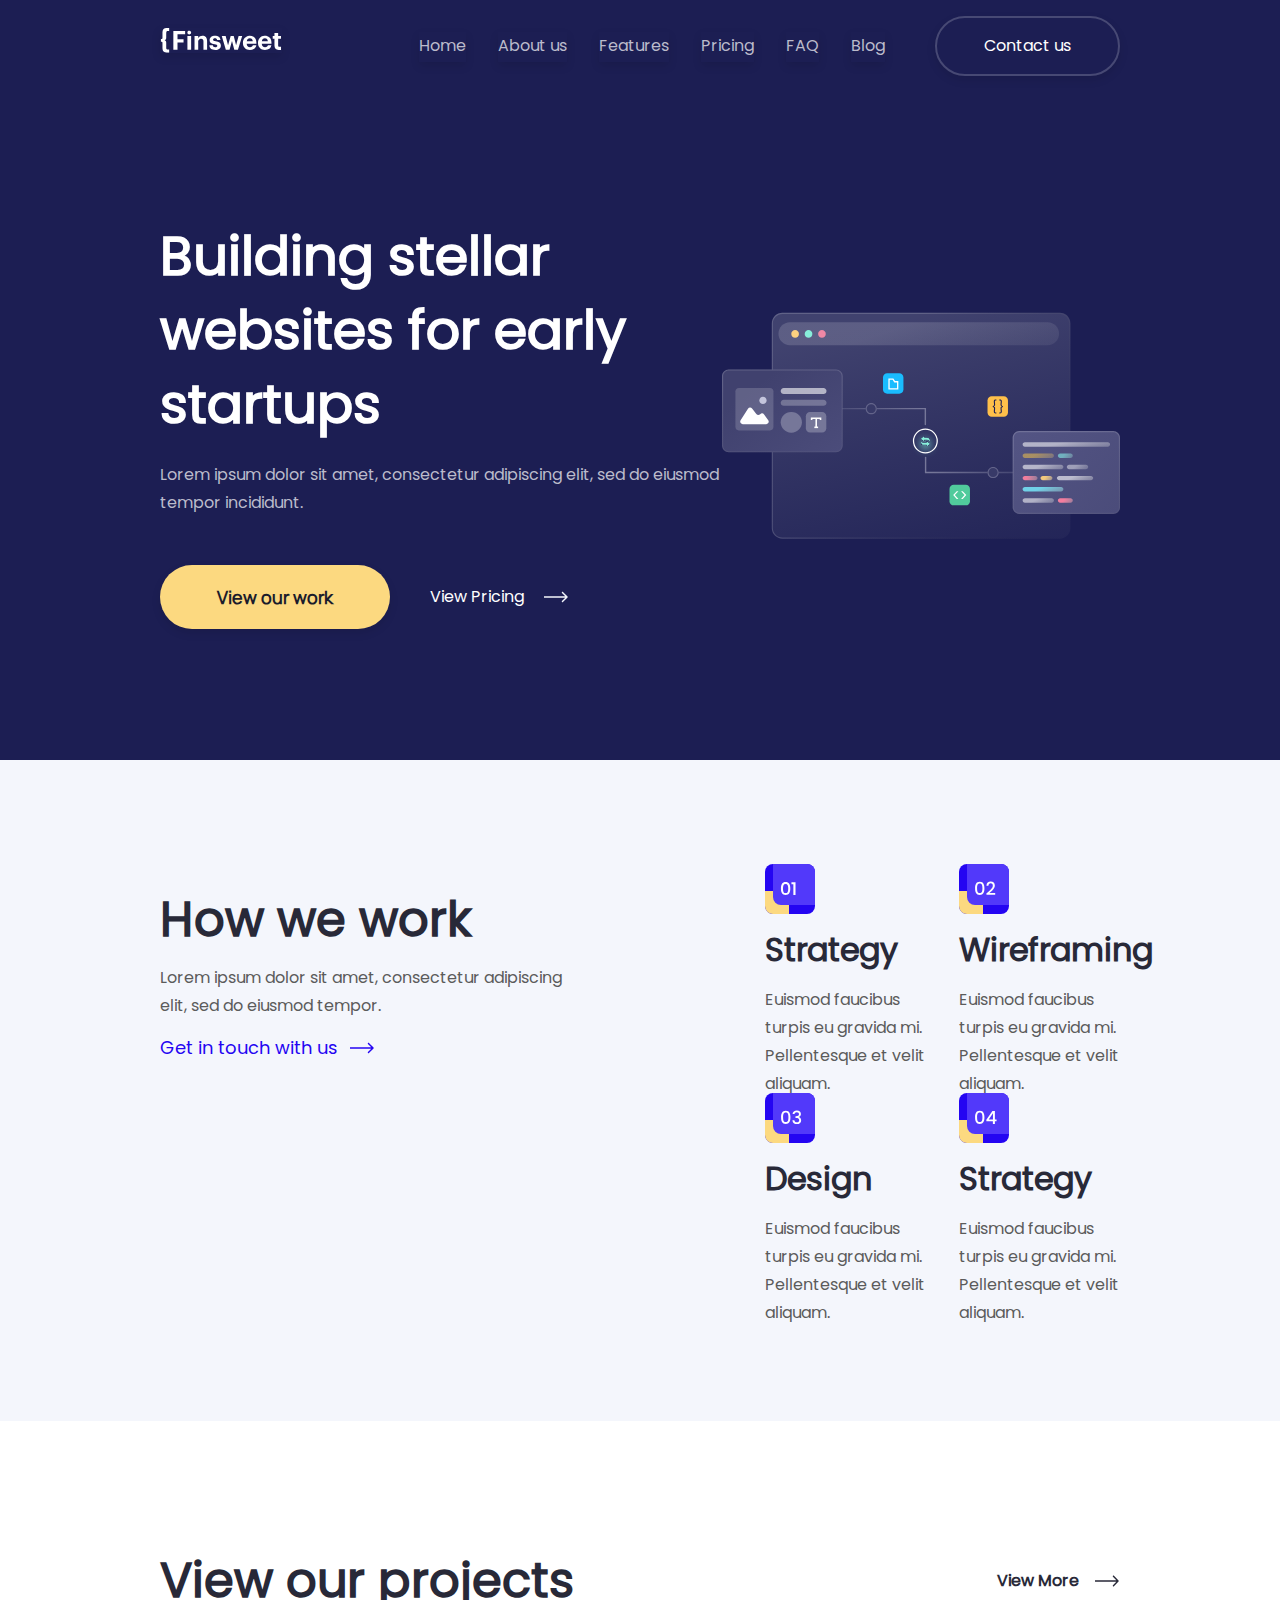
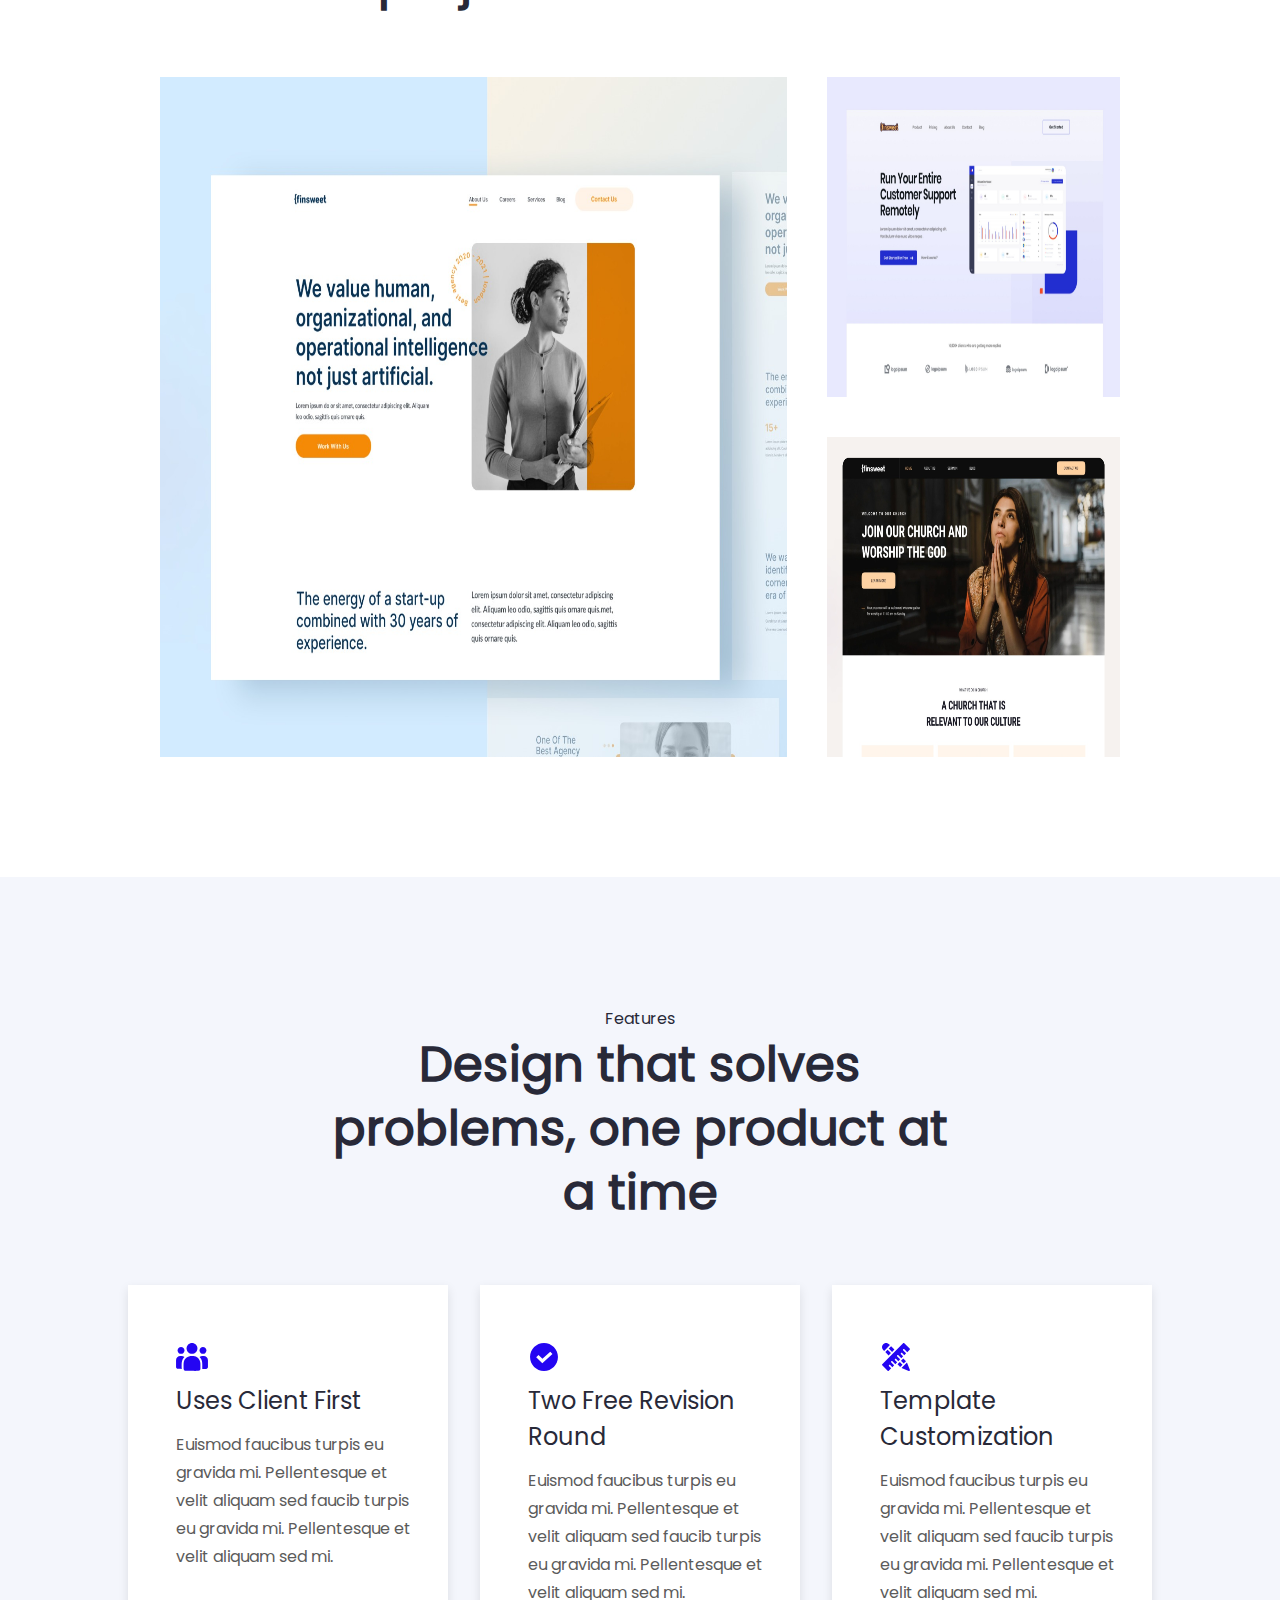
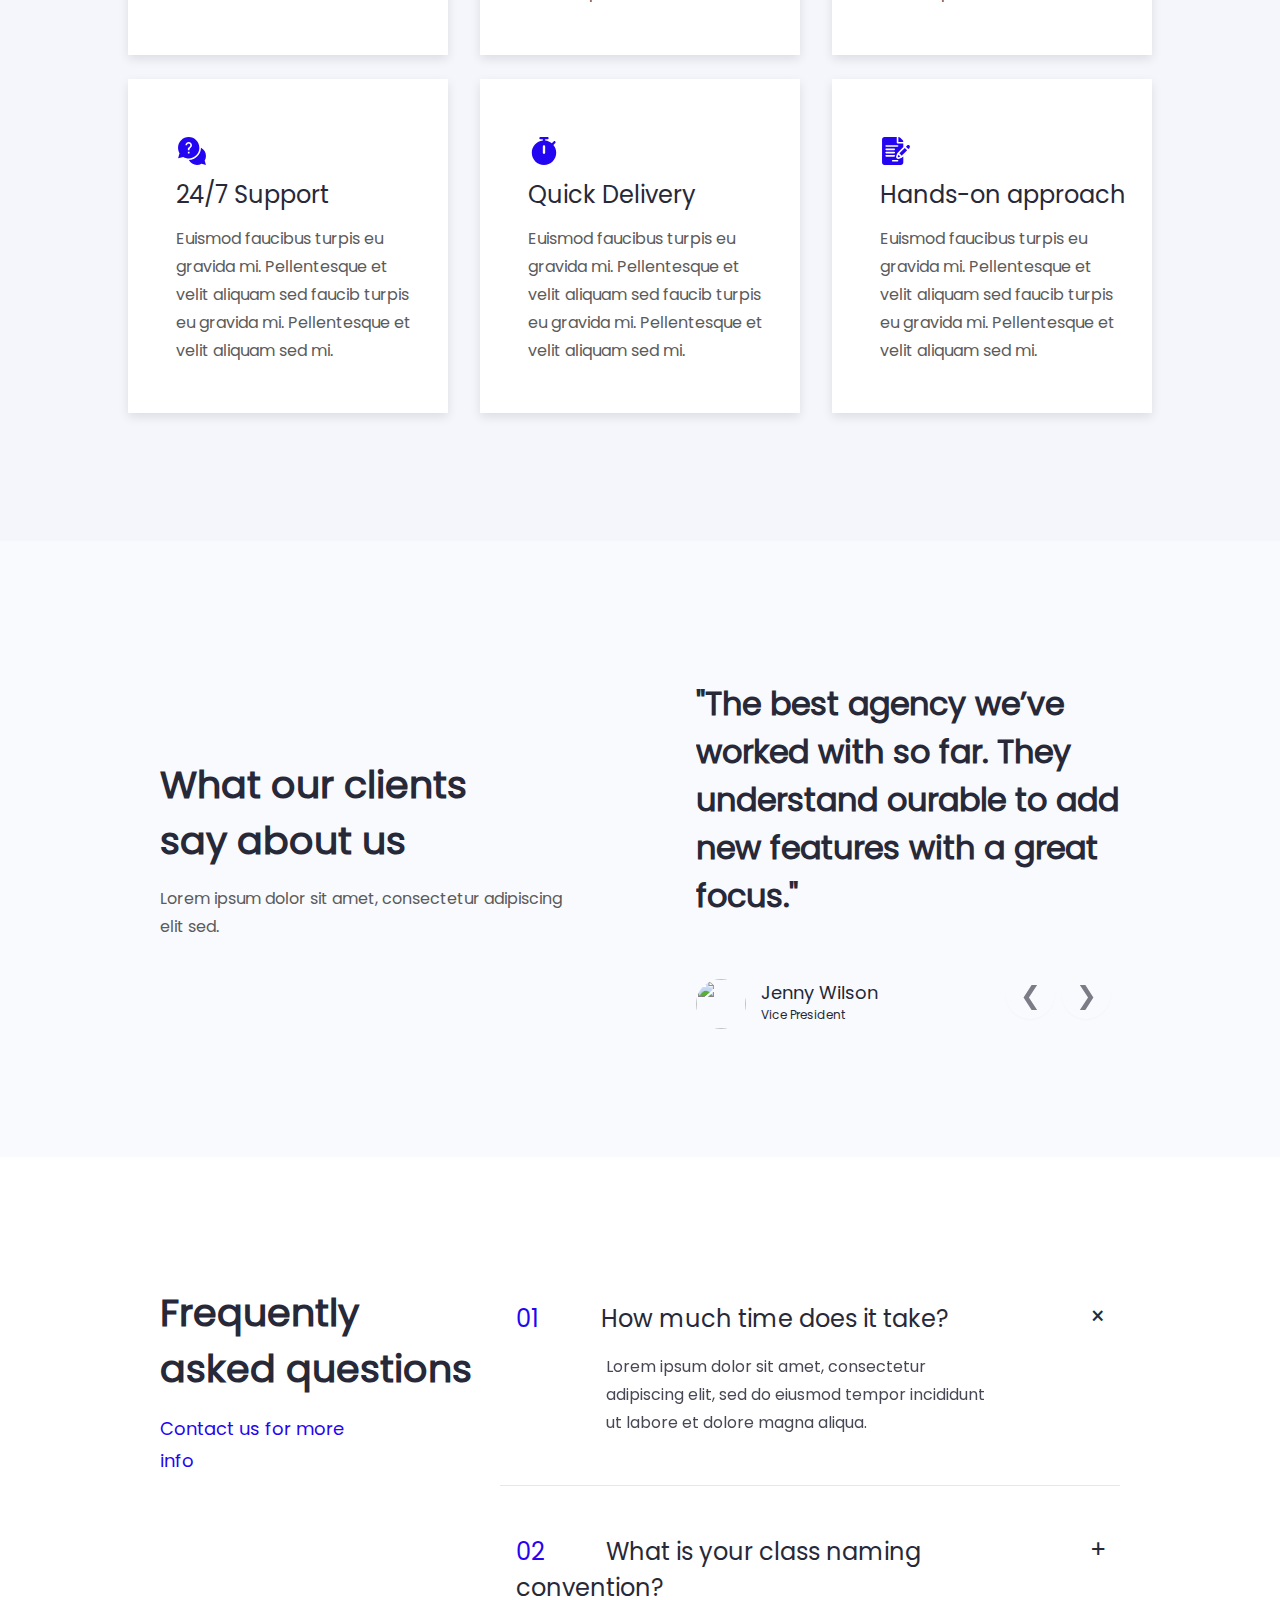
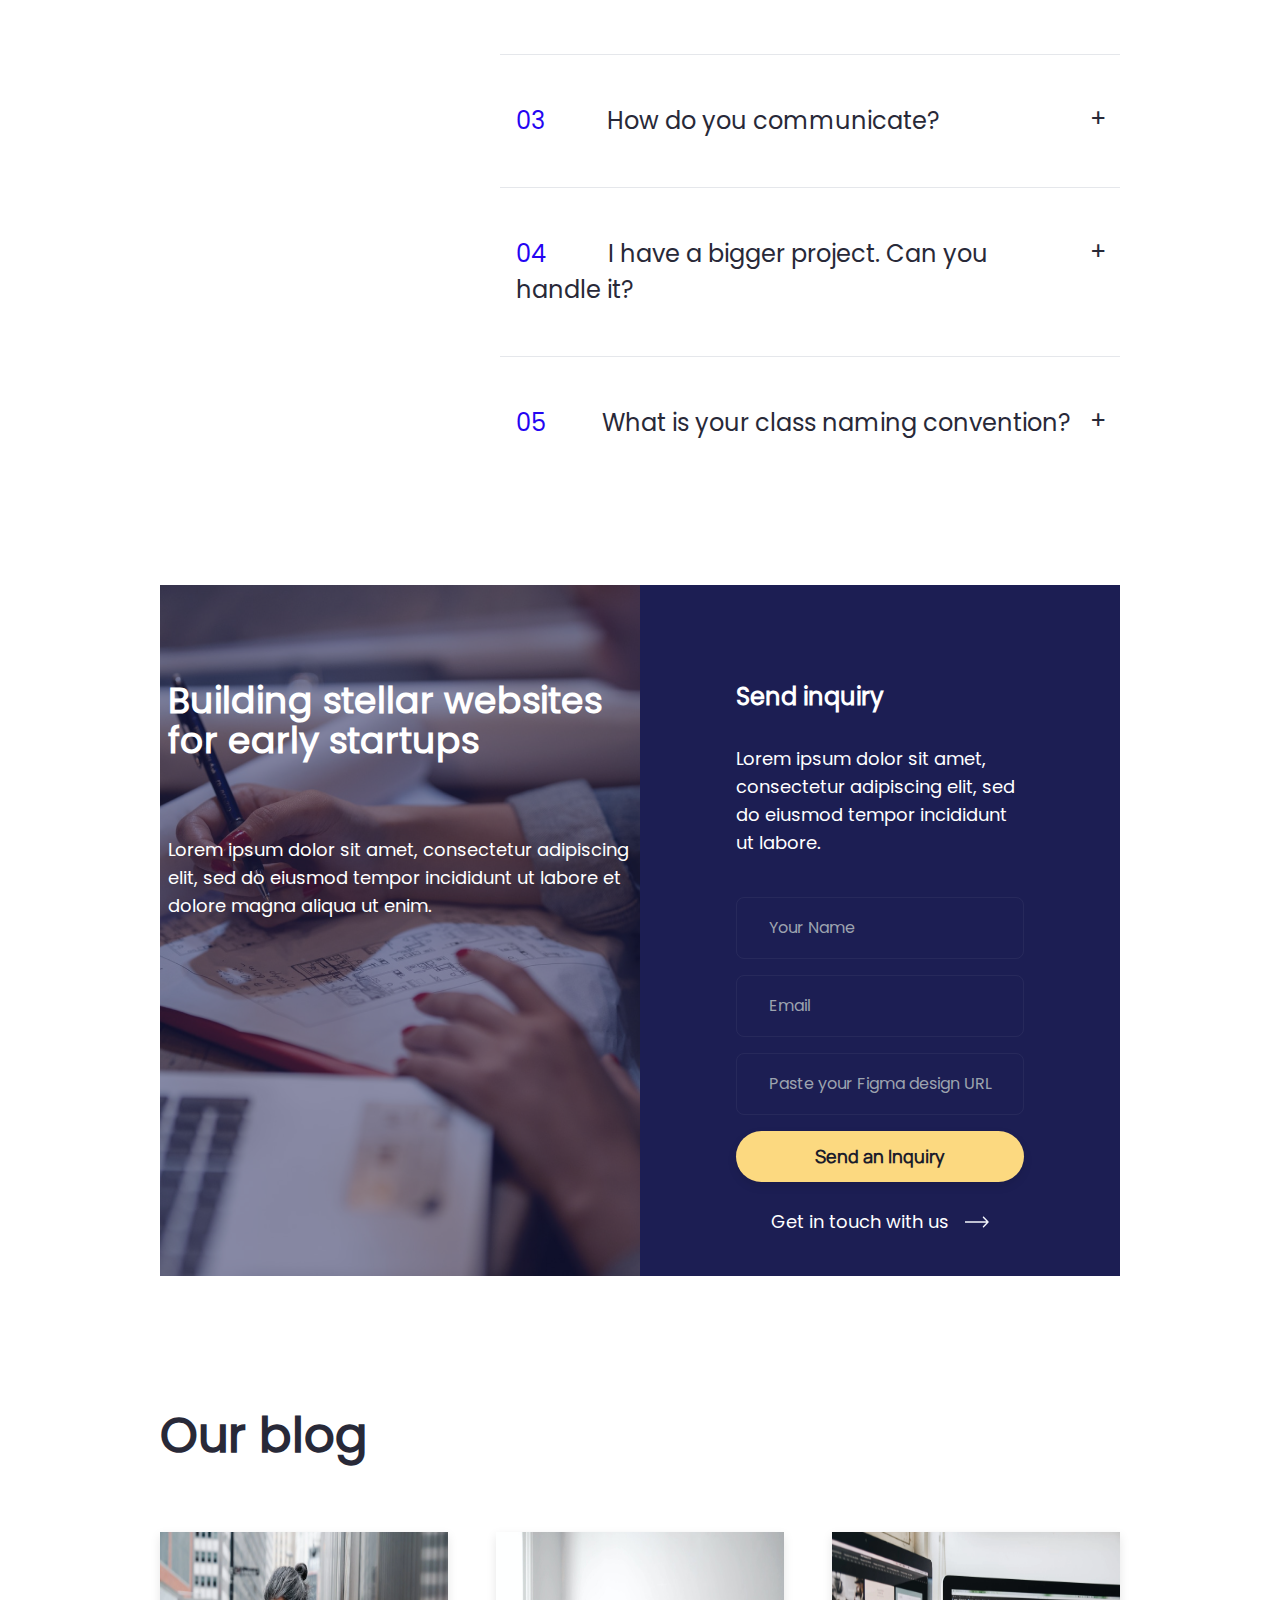
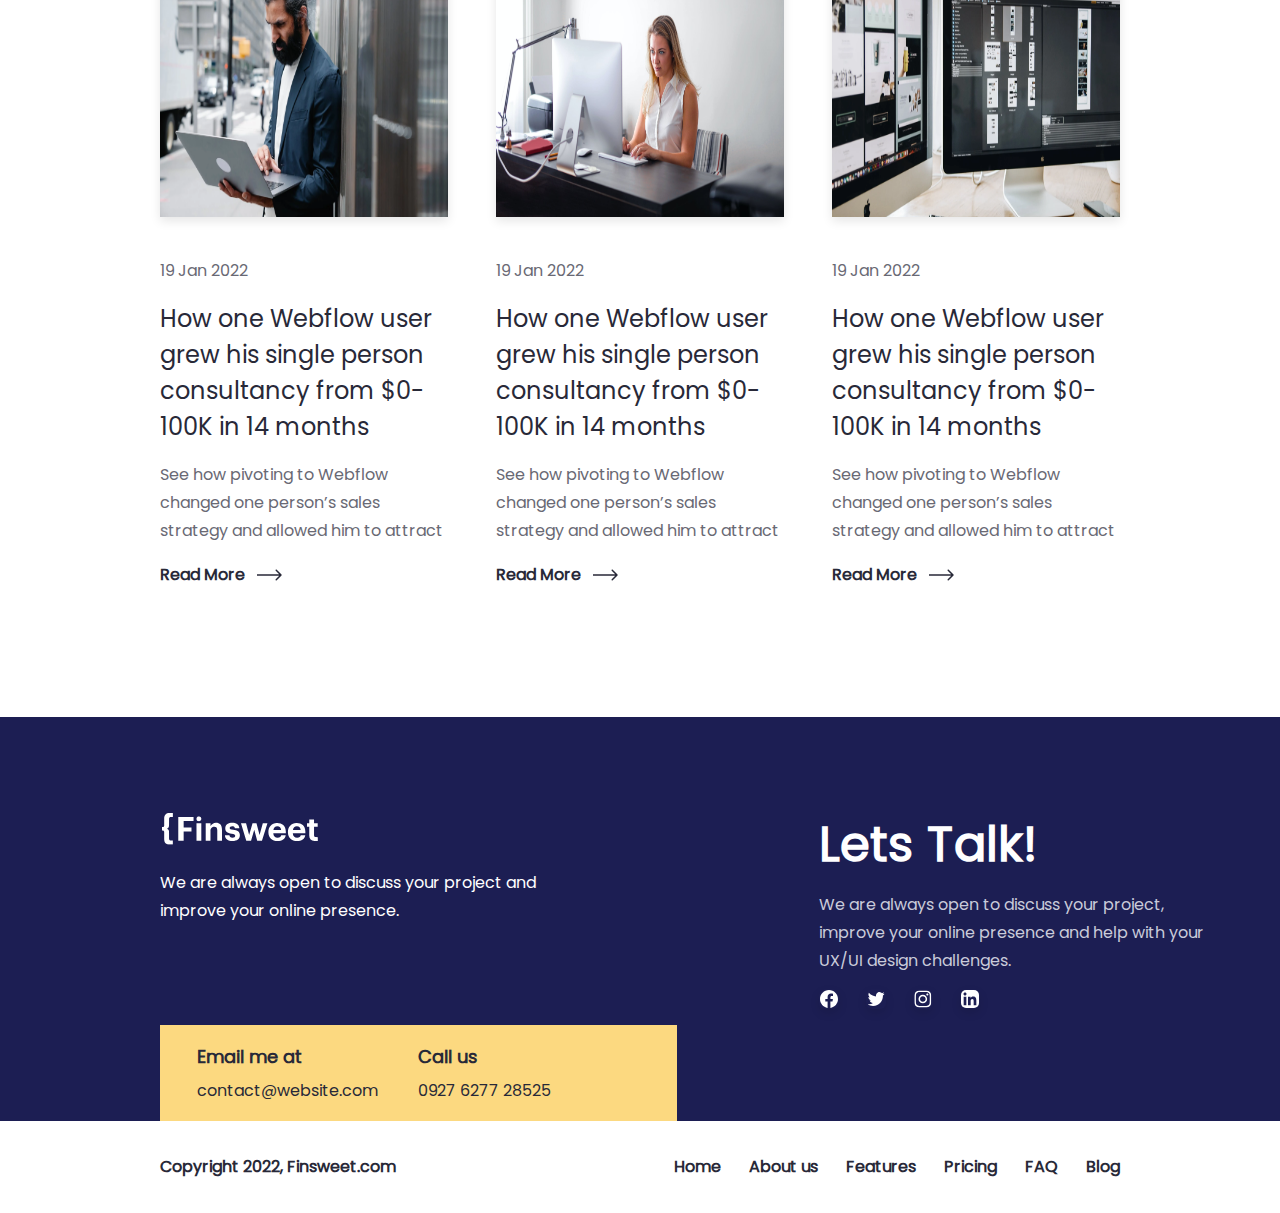
==== index.html @ 19f6178c "version-1.0.0" ====
<!DOCTYPE html>
<html lang="en">
  <head>
    <meta charset="UTF-8" />
    <link rel="icon" type="image/svg+xml" href="/vite.svg" />
    <meta name="viewport" content="width=device-width, initial-scale=1.0" />
    <title>Home</title>
    <link rel="stylesheet" href="./public/css/main.css" />
  </head>
  <body>
    <div class="wrapper">
      <!-- Header -->

      <header class="w-full h-fit flex flex-col bg-tintBlue">
        <div
          class="w-full spaceLeftRight h-[92px] flex flex-row justify-between"
        >
          <img
            src="./public/images/header/nav/Logo.svg"
            alt="Logo"
            class="w-[122px] h-[24.71px] mt-8 md:mt-[28.04px] hover-effect cursor-pointer"
          />

          <nav
            class="hidden md:flex w-auto ml-auto h-[29.91px] mt-[32.04px] space-x-3 md:space-x-6 lg:space-x-7 xl:space-x-8"
          >
            <a href="./index.html" class="menu_text-2">Home</a>
            <a href="./about_us.html" class="menu_text-2">About us</a>
            <a href="./features" class="menu_text-2">Features</a>
            <a href="./price.html" class="menu_text-2">Pricing</a>
            <a href="./privacy_policy.html" class="menu_text-2 hidden sm:block"
              >FAQ</a
            >
            <a href="./blog_page.html" class="menu_text-2 block">Blog</a>
          </nav>

          <a
            href="./contact_us.html"
            class="hidden md:flex md:w-[145px] lg:w-[165px] xl:w-[185px] h-[40px] sm:h-[45px] md:h-[50px] lg:h-[55px] xl:h-[60px] mt-4 ml-4 sm:ml-[20px] md:ml-[30px] lg:ml-[40px] xl:ml-[50px] border-2 border-[#F4F6FC33] rounded-full bg-inherit items-center justify-center hover:border-[#FFFFFF] menu_text-1"
            >Contact us</a
          >

          <!-- Hamburger Icon for mobile screens -->
          <div class="md:hidden flex items-center px-2.5 sm:px-9 space-x-4">
            <label
              class="btn btn-circle swap swap-rotate bg-inherit border-white"
            >
              <!-- this hidden checkbox controls the state -->
              <input id="hamburger-btn" type="checkbox" />

              <!-- hamburger icon -->
              <svg
                class="swap-off fill-white"
                xmlns="http://www.w3.org/2000/svg"
                width="32"
                height="32"
                viewBox="0 0 512 512"
              >
                <path
                  d="M64,384H448V341.33H64Zm0-106.67H448V234.67H64ZM64,128v42.67H448V128Z"
                />
              </svg>

              <!-- close icon -->
              <svg
                class="swap-on fill-white"
                xmlns="http://www.w3.org/2000/svg"
                width="32"
                height="32"
                viewBox="0 0 512 512"
              >
                <polygon
                  points="400 145.49 366.51 112 256 222.51 145.49 112 112 145.49 222.51 256 112 366.51 145.49 400 256 289.49 366.51 400 400 366.51 289.49 256 400 145.49"
                />
              </svg>
            </label>
            <h3
              id="menu-close-open"
              class="text-white button_text hidden sm:flex"
            >
              Menu
            </h3>
          </div>

          <!-- <div class="md:hidden flex items-center px-2.5 sm:px-9 space-x-4">
            <button
              id="hamburger-btn"
              class="btn btn-ghost btn-circle transform transition-transform duration-200 ease-in-out"
            >
              <img
                id="menu-icon"
                src="./public/images/header/menu-icon.svg"
                alt=""
                class="w-10 h-10"
              />
            </button>
            <h3
              id="menu-close-open"
              class="text-white button_text hidden sm:flex"
            >
              Menu
            </h3>
          </div> -->
        </div>
      </header>
      <nav
        id="mobile-menu"
        class="hidden flex-col space-y-2 px-8 pb-4 bg-tintBlue md:hidden"
      >
        <a href="./index.html" class="headerMenuStyle text-white">
          <div>Home</div>
          <img src="./public/images/header/flesh.svg" alt="" />
        </a>
        <a href="./about_us.html" class="headerMenuStyle">
          About us
          <img src="./public/images/header/flesh.svg" alt="" />
        </a>
        <a href="./features" class="headerMenuStyle">
          Features
          <img src="./public/images/header/flesh.svg" alt="" />
        </a>
        <a href="./price.html" class="headerMenuStyle">
          Pricing
          <img src="./public/images/header/flesh.svg" alt="" />
        </a>
        <a href="./privacy_policy.html" class="headerMenuStyle">
          FAQ
          <img src="./public/images/header/flesh.svg" alt="" />
        </a>
        <a href="./blog_page.html" class="headerMenuStyle">
          Blog
          <img src="./public/images/header/flesh.svg" alt="" />
        </a>
        <a
          href="./contact_us.html"
          class="headerMenuStyle font-[Poppins] font-semibold text-[#1B1C2B] mt-4 px-4 border-[2px] w-fit bg-[#FCD980] hover:bg-tintBlue border-[#8d851b] hover:border-red-500"
        >
          Contact us</a
        >
      </nav>
      <!-- End Header -->

      <!-- Home Hero -->
      <div
        class="w-full h-fit lg:h-[668px] bg-tintBlue flex flex-col lg:flex-row-reverse flex-nowrap items-center justify-center lg:justify-between px-0 lg:px-40 py-8 lg:py-24"
      >       
        <div class="flex justify-center lg:justify-end w-full h-[361.12px]">
          <img
            src="./public/images/Home Hero/Illustration.svg"
            alt="Illustration"
          />
        </div> 
        <div
          class="w-[500px] lg:w-[582px] h-[414px] flex flex-col flex-nowrap space-y-11"
        >
          <div class="h-[302px] flex flex-col space-y-5">
            <h1
              class="h-[222px] heading-1 text-[#FFFFFF] text-center lg:text-left"
            >
              Building stellar websites for early startups
            </h1>
            <p
              class="w-[470px] lg:w-[562px] h-[56px] paragraph text-[#BBBBCB] text-center lg:text-left"
            >
              Lorem ipsum dolor sit amet, consectetur adipiscing elit, sed do
              eiusmod tempor incididunt.
            </p>
          </div>
          <div class="h-[64px] flex flex-row items-center space-x-10 justify-center lg:justify-start">
            <a
              href="./work.html"
              class="w-[230px] h-[64px] flex bg-[#FCD980] rounded-full button_text items-center justify-center hover:font-bold hover-effect"
              >View our work</a
            >
            <a
              href="./price.html"
              class="w-[138px] h-[28px] flex flex-row space-x-4 hover-effect_2 "
            >
              <div
                class="w-[98px] menu_text-1_nonehover hover:font-bold"
              >
                View Pricing
              </div>
              <img
                src="./public/images/Home Hero/Arrow 1.svg"
                class="w-[24px]"
                alt=""
              />
            </a>
          </div>
        </div>

        
      </div>
      <!-- End Home Hero -->

      <!-- This is how it work -->
      <div
        class="w-full h-fit lg:h-[661px] spaceLeftRight flex flex-col items-center lg:items-start lg:flex-row xl:space-x-[200px] 2xl:space-x-[350px] py-24 lg:py-[128px] bg-[#F4F6FC] dark:bg-[#386775]"
      >
        <div class="lg:w-[490px] h-auto space-y-3 mb-8 lg:mb-0">
          <div class="h-[64px] heading-2 lightDark text-center lg:text-left">
            How we work
          </div>
          <p
            class="w-[405px] h-auto paragraph text-[#5b5b5b] dark:text-white dark:opacity-70 text-center lg:text-left"
          >
            Lorem ipsum dolor sit amet, consectetur adipiscing elit, sed do
            eiusmod tempor.
          </p>
          <a
            href="#"
            class="w-auto h-[32px] flex flex-row space-x-3 justify-center lg:justify-start hover-effect_2"
          >
            <div
              class="font-[Poppins] text-lg leading-8 font-medium text-center lg:text-left text-[#2405F2] dark:text-[#FCD980] hover:font-bold"
            >
              Get in touch with us
            </div>
            <img
              src="./public/images/our_work/Arrow 2 (2).svg"
              alt="Arrow-2"
              class="w-[24px] hidden dark:block"
            />
            <img
              src="./public/images/How it work/Arrow 2.svg"
              alt="Arrow-2"
              class="w-[24px] dark:hidden"
            />
          </a>
        </div>
        <div
          class="w-full lg:w-[656px] h-[405px] grid grid-cols-2 grid-rows-2 gap-8 items-center"
        >
          <div class="howWorkDiv">
            <img
              src="./public/images/How it work/pointer 1.svg"
              alt="01"
              class="w-[50px] h-[50px]"
            />
            <h5 class="heading-5 lightDark">Strategy</h5>
            <p class="howWorkParagraph">
              Euismod faucibus turpis eu gravida mi. Pellentesque et velit
              aliquam.
            </p>
          </div>
          <div class="howWorkDiv">
            <img
              src="./public/images/How it work/pointer 2.svg"
              alt="01"
              class="w-[50px] h-[50px]"
            />
            <h5 class="heading-5 lightDark">Wireframing</h5>
            <p class="howWorkParagraph">
              Euismod faucibus turpis eu gravida mi. Pellentesque et velit
              aliquam.
            </p>
          </div>
          <div class="howWorkDiv_2">
            <img
              src="./public/images/How it work/pointer 3.svg"
              alt="01"
              class="w-[50px] h-[50px]"
            />
            <h5 class="heading-5 lightDark">Design</h5>
            <p class="howWorkParagraph">
              Euismod faucibus turpis eu gravida mi. Pellentesque et velit
              aliquam.
            </p>
          </div>
          <div class="howWorkDiv_2">
            <img
              src="./public/images/How it work/pointer 4.svg"
              alt="01"
              class="w-[50px] h-[50px]"
            />
            <h5 class="heading-5 lightDark">Strategy</h5>
            <p class="howWorkParagraph">
              Euismod faucibus turpis eu gravida mi. Pellentesque et velit
              aliquam.
            </p>
          </div>
        </div>
      </div>
      <!-- End This is how it work -->

      <!-- Our work -->
      <div class="px-6 lg:px-40 py-32 lg:pt-32 lg:pb-0 w-full h-fit lg:h-fit">
        <div class="w-full h-fit lg:h-[928px] flex flex-col">
          <div
            class="w-full h-32 flex flex-col lg:flex-row lg:justify-between items-center lg:items-start bg-white dark:bg-[#8889ac]"
          >
            <h2 class="heading-2 lightDark">View our projects</h2>
            <a
              href="./work.html"
              class="flex flex-row w-[123px] h-[28px] space-x-4 items-center lg:pt-8 hover-effect_2"
            >
              <div
                class="menu_text-1_nonehover text-[#282938] dark:text-[#FCD980] font-bold"
              >
                View More
              </div>
              <img
              src="./public/images/our_work/Arrow 2 (2).svg"
              alt="Arrow-2"
              class="w-[24px] hidden dark:block"
            />
            <img
            src="./public/images/our_work/Arrow 1 (2).svg"
            alt="Arrow-2"
              class="w-[24px] dark:hidden"
            />
            </a>
          </div>

          <div class="grid grid-cols-1 lg:grid-cols-3 gap-10">
            <!-- کارت بزرگ در سمت چپ -->
            <div
              class="relative group col-span-1 lg:col-span-2 row-span-2 h-[320px] lg:h-[680px] bg-cover bg-center overflow-hidden"
            >
              <img
                src="./public/images/our_work/01.jpeg"
                alt="Project 1 Image"
                class="w-full h-full"
              />
              <div
                class="absolute inset-0 bg-gradient-to-br from-[rgba(28,30,83,0.42)] to-[rgba(28,30,83,1)] opacity-0 group-hover:opacity-100 transition-opacity duration-500"
              ></div>
              <div
                class="absolute inset-0 flex items-end justify-start p-12 opacity-0 group-hover:opacity-100 transition-opacity duration-500"
              >
                <div class="">
                  <h2
                    class="w-[313px] text-white text-xl lg:text-2xl font-bold mb-2 font-[Poppins]"
                  >
                    Workhub office Webflow Webflow Design
                  </h2>
                  <p
                    class="w-[293px] text-white text-sm lg:text-md mb-4 font-[Poppins] opacity-70"
                  >
                    Euismod faucibus turpis eu gravida mi. Pellentesque et velit
                    aliquam
                  </p>
                  <a
                    href="#"
                    class="text-[#FCD980] text-md font-medium inline-flex items-center hover:font-bold"
                  >
                    View project
                    <span class="ml-2"
                      ><img
                        src="./public/images/our_work/Arrow 2 (2).svg"
                        alt=""
                    /></span>
                  </a>
                </div>
              </div>
            </div>

            <!-- کارت بالا سمت راست -->
            <div
              class="relative group col-span-1 h-[320px] lg:h-[320px] bg-cover bg-center overflow-hidden"
            >
              <img
                src="./public/images/our_work/02.jpeg"
                alt="Project 2 Image"
                class="w-full h-full"
              />
              <div class="cardDiv_1"></div>
              <div class="cardDiv_2">
                <div class="">
                  <h2 class="cardH2">Unisaas Website Design</h2>
                  <a href="#" class="cardLink">
                    View portfolio
                    <span class="ml-2"
                      ><img
                        src="./public/images/our_work/Arrow 2 (2).svg"
                        alt=""
                    /></span>
                  </a>
                </div>
              </div>
            </div>

            <!-- کارت پایین سمت راست -->
            <div
              class="relative group col-span-1 h-[320px] lg:h-[320px] bg-cover bg-center overflow-hidden"
            >
              <img
                src="./public/images/our_work/03.jpeg"
                alt="Project 3 Image"
                class="w-full h-full"
              />
              <div class="cardDiv_1"></div>
              <div class="cardDiv_2">
                <div class="">
                  <h2 class="cardH2">Unisaas Website Design</h2>
                  <a href="#" class="cardLink">
                    View portfolio
                    <span class="ml-2"
                      ><img
                        src="./public/images/our_work/Arrow 2 (2).svg"
                        alt=""
                    /></span>
                  </a>
                </div>
              </div>
            </div>
          </div>
        </div>
      </div>
      <!-- End Our work -->

      <!-- Features -->
      <div
        class="flex flex-col space-y-12 items-center w-full bg-[#F4F6FC] dark:bg-[#386775] px-4  sm:px-16 py-20 md:px-32 md:py-32 2xl:px-40 lg:h-fit"
      >
        <div
          class="flex flex-col items-center w-full sm:w-[630px] h-auto sm:h-[232px] text-center"
        >
          <div
            class="menu_text-1_nonehover lightDark text-center w-full h-auto sm:w-[419px] sm:h-[28px]"
          >
            Features
          </div>
          <h2
            class="heading-2 lightDark text-center w-full h-auto sm:w-[630px] sm:h-[192px]"
          >
            Design that solves problems, one product at a time
          </h2>
        </div>
        <div
          class="grid grid-cols-1 sm:grid-cols-2 lg:grid-cols-3 gap-6 lg:gap-x-8 lg:gap-y-6"
        >
          <div class="featureDiv">
            <img
              src="./public/images/features/Icon.svg"
              alt="icon"
              class="w-[32px] h-[27.92px]"
            />
            <h6 class="featureH6">Uses Client First</h6>
            <p class="featurePragraph">
              Euismod faucibus turpis eu gravida mi. Pellentesque et velit
              aliquam sed faucib turpis eu gravida mi. Pellentesque et velit
              aliquam sed mi.
            </p>
          </div>
          <div class="featureDiv">
            <img
              src="./public/images/features/Icon (1).svg"
              alt="icon"
              class="w-[32px] h-[27.92px]"
            />
            <h6 class="featureH6">Two Free Revision Round</h6>
            <p class="featurePragraph">
              Euismod faucibus turpis eu gravida mi. Pellentesque et velit
              aliquam sed faucib turpis eu gravida mi. Pellentesque et velit
              aliquam sed mi.
            </p>
          </div>
          <div class="featureDiv">
            <img
              src="./public/images/features/Icon (2).svg"
              alt="icon"
              class="w-[32px] h-[27.92px]"
            />
            <h6 class="featureH6">Template Customization</h6>
            <p class="featurePragraph">
              Euismod faucibus turpis eu gravida mi. Pellentesque et velit
              aliquam sed faucib turpis eu gravida mi. Pellentesque et velit
              aliquam sed mi.
            </p>
          </div>
          <div class="featureDiv">
            <img
              src="./public/images/features/Icon (3).svg"
              alt="icon"
              class="w-[32px] h-[27.92px]"
            />
            <h6 class="featureH6">24/7 Support</h6>
            <p class="featurePragraph">
              Euismod faucibus turpis eu gravida mi. Pellentesque et velit
              aliquam sed faucib turpis eu gravida mi. Pellentesque et velit
              aliquam sed mi.
            </p>
          </div>
          <div class="featureDiv">
            <img
              src="./public/images/features/Icon (4).svg"
              alt="icon"
              class="w-[32px] h-[27.92px]"
            />
            <h6 class="featureH6">Quick Delivery</h6>
            <p class="featurePragraph">
              Euismod faucibus turpis eu gravida mi. Pellentesque et velit
              aliquam sed faucib turpis eu gravida mi. Pellentesque et velit
              aliquam sed mi.
            </p>
          </div>
          <div class="featureDiv">
            <img
              src="./public/images/features/Icon (5).svg"
              alt="icon"
              class="w-[32px] h-[27.92px]"
            />
            <h6 class="featureH6">Hands-on approach</h6>
            <p class="featurePragraph">
              Euismod faucibus turpis eu gravida mi. Pellentesque et velit
              aliquam sed faucib turpis eu gravida mi. Pellentesque et velit
              aliquam sed mi.
            </p>
          </div>
        </div>
      </div>
      <!-- End Features -->

      <!-- Testimonials -->
      <div
        class="flex flex-col items-center xl:flex-row space-y-12 lg:space-y-0 lg:space-x-28 px-4 py-8 sm:px-16 sm:py-20 md:px-40 md:py-32 w-full bg-[#F9FAFD] dark:bg-[#b3d6e2]"
      >
        <div
          class="flex flex-col space-y-4 w-full h-auto lg:h-[184px] items-center xl:items-baseline"
        >
          <div
            class="heading-3 text-[#282938] w-full lg:w-[327px] lg:h-[112px] text-center xl:text-left"
          >
            What our clients say about us
          </div>
          <p
            class="paragraph text-[#5b5b5b] w-full lg:h-[56px] text-center xl:text-left"
          >
            Lorem ipsum dolor sit amet, consectetur adipiscing elit sed.
          </p>
        </div>

        <div class="carousel w-full h-[40vh] ">
          <div id="slide1" class="carousel-item relative w-full active-slide">
            <div class="w-full m-auto h-full flex flex-col space-y-12">
              <h5
                class="sliderH5"
              >
                "The best agency we’ve worked with so far. They understand
                ourable to add new features with a great focus."
              </h5>
              
              <div class="sliderDiv">
                <div class="avatar">
                  <div class="w-[50px] rounded-full">
                    <img src="./public/Images/testimonials/Mask Group.svg" />
                  </div>
                </div>
                <div class="font-normal">
                  <div class="text-[18px] font-[Poppins] dark:text-[#282938]">Jenny Wilson</div>
                  <div class="text-[12px] font-[Poppins] dark:text-[#282938]">Vice President</div>
                </div>
              </div>
            </div>

            <div class="sliderButton">
              <button onclick="prevSlide()" class="sliderNavigation">❮</button>
              <button onclick="nextSlide()" class="sliderNavigation">❯</button>
            </div>
          </div>
          <div id="slide2" class="carousel-item relative w-full active-slide">
            <div class="w-full m-auto h-full flex flex-col space-y-12">
              <h5
                class="sliderH5"
              >
              "Lorem ipsum dolor sit amet consectetur adipisicing elit. Est reiciendis optio minima."
              </h5>
              <div class="sliderDiv">
                <div class="avatar">
                  <div class="w-[50px] rounded-full">
                    <img src="./public/Images/testimonials/02.jpeg" />
                  </div>
                </div>
                <div class="font-normal">
                  <div class="text-[18px] font-[Poppins] dark:text-[#282938]">Jason Doe</div>
                  <div class="text-[12px] font-[Poppins] dark:text-[#282938]">Managing Director</div>
                </div>
              </div>
            </div>

            <div class="sliderButton">
              <button onclick="prevSlide()" class="sliderNavigation">❮</button>
              <button onclick="nextSlide()" class="sliderNavigation">❯</button>
            </div>
          </div>
          <div id="slide3" class="carousel-item relative w-full active-slide">
            <div class="w-full m-auto h-full flex flex-col space-y-12">
              <h5
                class="sliderH5"
              >
              "Lorem ipsum dolor sit amet consectetur adipisicing elit. Quibusdam labore odit enim reprehenderit praesentium error?"
              </h5>
              <div class="sliderDiv">
                <div class="avatar">
                  <div class="w-[50px] rounded-full">
                    <img src="./public/Images/testimonials/03.jpeg" />
                  </div>
                </div>
                <div class="font-normal">
                  <div class="text-[18px] font-[Poppins] dark:text-[#282938]">Dave Wood</div>
                  <div class="text-[12px] font-[Poppins] dark:text-[#282938]">General Manager</div>
                </div>
              </div>
            </div>

            <div class="sliderButton">
              <button onclick="prevSlide()" class="sliderNavigation">❮</button>
              <button onclick="nextSlide()" class="sliderNavigation">❯</button>
            </div>
          </div>
          <div id="slide4" class="carousel-item relative w-full active-slide">
            <div class="w-full m-auto h-full flex flex-col space-y-12">
              <div
                class="sliderH5"
              >
              "Lorem ipsum dolor sit amet consectetur adipisicing elit. Rerum nulla, id molestias quam quod earum natus nemo veniam ipsum fugit."
              </div>
              <div class="sliderDiv">
                <div class="avatar">
                  <div class="w-[50px] rounded-full">
                    <img src="./public/Images/testimonials/04.jpeg" />
                  </div>
                </div>
                <div class="font-normal">
                  <div class="text-[18px] font-[Poppins] dark:text-[#282938]">Matt Demon</div>
                  <div class="text-[12px] font-[Poppins] dark:text-[#282938]">Chairperson</div>
                </div>
              </div>
            </div>

            <div class="sliderButton">
              <button onclick="prevSlide()" class="sliderNavigation">❮</button>
              <button onclick="nextSlide()" class="sliderNavigation">❯</button>
            </div>
          </div>
        </div>       
      </div>

      <!-- End Testimonials -->

      <!-- FAQ -->
      <div
        class="flex flex-col lg:flex-row space-y-8 lg:space-y-0 lg:space-x-5 w-full h-fit lg:h-fit px-0 sm:px-6 xl:px-40 py-32"
      >
        <div
          class="flex flex-col space-y-4 w-full lg:w-[50%] h-auto lg:h-[160px]"
        >
          <div
            class="w-full lg:w-[320px] h-auto lg:h-[112px] heading-3 lightDark text-center lg:text-left"
          >
            Frequently asked questions
          </div>
          <a
            href="./contact_us.html"
            class="w-full lg:w-[220px] h-auto lg:h-[32px] font-[Poppins] lightDark text-[#2405F2] dark:text-[#FCD980] hover:font-bold text-[18px] leading-8 text-center lg:text-left hover-effect_2"
            >Contact us for more info</a
          >
        </div>

        <div class="flex flex-col space-y-8 w-full h-auto lg:h-fit">
          <div class="faqDiv_1">
            <input type="radio" name="my-accordion-3" checked="checked" />
            <div class="collapse-title heading-6 lightDark">
              <span class="faqSpan">01</span> How much time does it take?
            </div>
            <div class="collapse-content h-fit">
              <p class="faqParagraph">
                Lorem ipsum dolor sit amet, consectetur adipiscing elit, sed do
                eiusmod tempor incididunt ut labore et dolore magna aliqua.
              </p>
            </div>
          </div>

          <hr class="w-full bg-[#ECECF1]" />

          <div class="faqDiv_1">
            <input type="radio" name="my-accordion-3" />
            <div class="collapse-title heading-6 lightDark">
              <span class="faqSpan">02</span> What is your class naming
              convention?
            </div>
            <div class="collapse-content h-fit">
              <p class="faqParagraph">
                Lorem ipsum dolor sit amet, consectetur adipiscing elit, sed do
                eiusmod tempor incididunt ut labore et dolore magna aliqua.
              </p>
            </div>
          </div>

          <hr class="w-full bg-[#ECECF1]" />

          <div class="faqDiv_1">
            <input type="radio" name="my-accordion-3" />
            <div class="collapse-title heading-6 lightDark">
              <span class="faqSpan">03</span> How do you communicate?
            </div>
            <div class="collapse-content h-fit">
              <p class="faqParagraph">
                Lorem ipsum dolor sit amet, consectetur adipiscing elit, sed do
                eiusmod tempor incididunt ut labore et dolore magna aliqua.
              </p>
            </div>
          </div>

          <hr class="w-full bg-[#ECECF1]" />

          <div class="faqDiv_1">
            <input type="radio" name="my-accordion-3" />
            <div class="collapse-title heading-6 lightDark">
              <span class="faqSpan">04</span> I have a bigger project. Can you
              handle it?
            </div>
            <div class="collapse-content h-fit">
              <p class="faqParagraph">
                Lorem ipsum dolor sit amet, consectetur adipiscing elit, sed do
                eiusmod tempor incididunt ut labore et dolore magna aliqua.
              </p>
            </div>
          </div>

          <hr class="w-full bg-[#ECECF1]" />

          <div class="faqDiv_1">
            <input type="radio" name="my-accordion-3" />
            <div class="collapse-title heading-6 lightDark">
              <span class="faqSpan">05</span>What is your class naming
              convention?
            </div>
            <div class="collapse-content h-fit">
              <p class="faqParagraph">
                Lorem ipsum dolor sit amet, consectetur adipiscing elit, sed do
                eiusmod tempor incididunt ut labore et dolore magna aliqua.
              </p>
            </div>
          </div>
        </div>
      </div>
      <!-- End FAQ -->

      <!-- Contact Form -->
      <div class="w-full h-fit pb-32 px-4 md:px-16 xl:px-40">
        <div class="flex flex-col lg:flex-row w-full h-auto lg:h-[691px]">
          <div
            class="w-full lg:w-1/2 h-[350px] lg:h-[691px] flex justify-center bg-cover bg-center bg-[url('/public/images/Contact_Form/woman-writing-on-paper-3228878.png')] relative"
          >
            <div class="w-full h-full absolute bg-[#1C1E5380]"></div>
            <div
              class="flex flex-col space-y-6 pt-12 md:pt-24 px-4 md:px-0 w-full xl:w-[464px] h-[225px] lg:h-[335px] absolute"
            >
              <h1
                class="heading-1 text-[#FFFFFF] w-full xl:w-[464px] h-auto lg:h-[225px] text-xl md:text-3xl lg:text-4xl text-center xl:text-left"
              >
                Building stellar websites for early startups
              </h1>
              <p
                class="paragraph text-[#FFFFFF] w-full xl:w-[464px] h-auto lg:h-[85px] text-sm md:text-base lg:text-lg text-center xl:text-left"
              >
                Lorem ipsum dolor sit amet, consectetur adipiscing elit, sed do
                eiusmod tempor incididunt ut labore et dolore magna aliqua ut
                enim.
              </p>
            </div>
          </div>
          <div
            class="w-full lg:w-1/2 bg-[#1C1E53] flex justify-center px-4 md:px-16 lg:px-24 pt-12 lg:pt-24 h-[580px] lg:h-full"
          >
            <div class="text-white w-full lg:w-[432px]">
              <div
                class="heading-5 mb-4 w-full h-[48px] text-lg md:text-xl lg:text-2xl text-center xl:text-left"
              >
                Send inquiry
              </div>
              <p
                class="mb-10 paragraph w-full h-auto text-sm md:text-base lg:text-lg text-center xl:text-left"
              >
                Lorem ipsum dolor sit amet, consectetur adipiscing elit, sed do
                eiusmod tempor incididunt ut labore.
              </p>
              <form>
                <input
                  class="formInput_1"
                  type="text"
                  placeholder="Your Name"
                />
                <input class="formInput_1" type="email" placeholder="Email" />
                <input
                  class="formInput_1"
                  type="text"
                  placeholder="Paste your Figma design URL"
                />
                <button
                  class="w-full bg-[#FCD980] text-[#1B1C2B] py-3 rounded-full button_text hover:bg-yellow-500 hover-effect"
                >
                  Send an Inquiry
                </button>
              </form>
              <div class="w-full h-[32px] flex justify-center">
                <a
                  href="./contact_us.html"
                  class="mt-10 font-[Poppins] text-sm md:text-[18px] text-white flex flex-row items-center justify-center space-x-4 hover-effect"
                >
                  <div>Get in touch with us</div>
                  <img
                    src="./public/images/Contact_Form/Arrow 2 (1).svg"
                    alt="arrow"
                    class="w-6"
                  />
                </a>
              </div>
            </div>
          </div>
        </div>
      </div>
      <!-- End Contact Form -->

      <!-- Blog -->
      <div class="w-full h-fit pb-32 px-4 md:px-16 lg:px-40">
        <div class="flex flex-col w-full space-y-16 h-auto">
          <div class="heading-2 lightDark">Our blog</div>
          <div
            class="flex flex-col lg:flex-row lg:space-x-6 space-y-16 lg:space-y-0 justify-between h-fit"
          >
            <div class="flex flex-col space-y-4 w-full lg:w-[30%] h-auto">
              <img
                src="./public/images/Blog/01.png"
                alt=""
                class="w-full h-[285px] mb-6 hover-effect"
              />
              <div class="blogParagraph">19 Jan 2022</div>
              <h6 class="blogH6">
                How one Webflow user grew his single person consultancy from
                $0-100K in 14 months
              </h6>
              <p class="blogParagraph">
                See how pivoting to Webflow changed one person’s sales strategy
                and allowed him to attract
              </p>
              <a href="#" class="linkStyle">
                <div class="readMoreStyle">Read More</div>
                <img src="./public/images/Blog/Arrow 1 (1).svg" alt="" class="dark:hidden"/>
                <img src="./public/images/our_work/Arrow 2 (2).svg" alt="" class="hidden dark:block" />                
              </a>
            </div>
            <div class="flex flex-col space-y-4 w-full lg:w-[30%] h-auto">
              <img
                src="./public/images/Blog/02.png"
                alt=""
                class="w-full h-[285px] mb-6 hover-effect"
              />
              <div class="blogParagraph">19 Jan 2022</div>
              <h6 class="blogH6">
                How one Webflow user grew his single person consultancy from
                $0-100K in 14 months
              </h6>
              <p class="blogParagraph">
                See how pivoting to Webflow changed one person’s sales strategy
                and allowed him to attract
              </p>
              <a href="#" class="linkStyle">
                <div class="readMoreStyle">Read More</div>
                <img src="./public/images/Blog/Arrow 1 (1).svg" alt="" class="dark:hidden"/>
                <img src="./public/images/our_work/Arrow 2 (2).svg" alt="" class="hidden dark:block" /> 
              </a>
            </div>
            <div class="flex flex-col space-y-4 w-full lg:w-[30%] h-auto">
              <img
                src="./public/images/Blog/03.png"
                alt=""
                class="w-full h-[285px] mb-6 hover-effect"
              />
              <div class="blogParagraph">19 Jan 2022</div>
              <h6 class="blogH6">
                How one Webflow user grew his single person consultancy from
                $0-100K in 14 months
              </h6>
              <p class="blogParagraph">
                See how pivoting to Webflow changed one person’s sales strategy
                and allowed him to attract
              </p>
              <a href="#" class="linkStyle">
                <div class="readMoreStyle">Read More</div>
                <img src="./public/images/Blog/Arrow 1 (1).svg" alt="" class="dark:hidden"/>
                <img src="./public/images/our_work/Arrow 2 (2).svg" alt="" class="hidden dark:block" /> 
              </a>
            </div>
          </div>
        </div>
      </div>
      <!-- End Blog -->

      <!-- Footer -->
      <footer class="w-full h-fit flex flex-col">
        <div
          class="flex flex-col w-full h-fit pt-12 xl:pt-24 px-6 xl:px-40 bg-[#1C1E53]"
        >
          <div
            class="w-full h-auto flex flex-col md:flex-row space-y-8 md:space-y-0 md:space-x-[260px] items-start justify-between"
          >
            <div class="w-full md:w-[400px] flex flex-col space-y-6">
              <img
                src="./public/images/header/nav/Logo.svg"
                alt="Logo"
                class="w-40 h-8"
              />
              <p class="paragraph w-full lg:w-[300px] xl:w-[399px] text-white">
                We are always open to discuss your project and improve your
                online presence.
              </p>
            </div>
            <div
              class="w-full lg:w-[400px] flex flex-col space-y-4 md:space-y-[14px] justify-between"
            >
              <h2 class="heading-2 text-white">Lets Talk!</h2>
              <p class="paragraph w-full lg:w-[399px] text-[#C9CBDA]">
                We are always open to discuss your project, improve your online
                presence and help with your UX/UI design challenges.
              </p>
              <div class="flex flex-row space-x-6 md:space-x-[27px] items-end">
                <a href="#">
                  <img
                    src="./public/images/Footer/Facebook/Negative.svg"
                    alt=""
                    class="socialMediaHover"
                  />
                </a>
                <a href="#">
                  <img
                    src="./public/images/Footer/Twitter/Negative.svg "
                    alt=""
                    class="socialMediaHover"
                  />
                </a>
                <a href="#">
                  <img
                    src="./public/images/Footer/Instagram/Negative.svg"
                    alt=""
                    class="socialMediaHover"
                  />
                </a>
                <a href="#">
                  <img
                    src="./public/images/Footer/LinkedIn/Negative.svg"
                    alt=""
                    class="socialMediaHover"
                  />
                </a>
              </div>
            </div>
          </div>
          <div class="w-full md:w-[517px] bg-[#FCD980] mt-8 md:mt-4">
            <div
              class="w-full h-auto flex flex-col md:flex-row px-6 md:px-[37px] py-4 space-y-4 md:space-y-0 md:space-x-10"
            >
              <div class="flex flex-col space-y-1">
                <div
                  class="font-[Poppins] text-[18px] leading-8 font-semibold text-[#282938]"
                >
                  Email me at
                </div>
                <p class="paragraph text-[#282938]">contact@website.com</p>
              </div>
              <div class="flex flex-col space-y-1">
                <div
                  class="font-[Poppins] text-[18px] leading-8 font-semibold text-[#282938]"
                >
                  Call us
                </div>
                <p class="paragraph text-[#282938]">0927 6277 28525</p>
              </div>
            </div>
          </div>
        </div>
        <div
          class="w-full h-[92px] flex flex-col space-y-2 lg:space-y-0 lg:flex-row items-center px-6 xl:px-40 py-2 lg:py-0 md:justify-between"
        >
          <p
            class="hidden lg:block paragraph lightDark w-full md:w-[241px] font-semibold text-center md:text-left"
          >
            Copyright 2022, Finsweet.com
          </p>
          <div class="flex flex-row space-x-6 md:space-x-7 mt-2 md:mt-0">
            <a href="./index.html" class="menu_style">Home</a>
            <a href="./about_us.html" class="menu_style">About us</a>
            <a href="./features" class="menu_style">Features</a>
            <a href="./price.html" class="menu_style">Pricing</a>
            <a href="./privacy_policy.html" class="menu_style">FAQ</a>
            <a href="./blog_page.html" class="menu_style">Blog</a>
          </div>
          <p
            class="lg:hidden paragraph lightDark w-full md:w-[241px] font-semibold text-center md:text-left"
          >
            Copyright 2022, Finsweet.com
          </p>
        </div>
      </footer>

      <!-- End Footer -->
    </div>
  </body>

  <script>
    const hamburgerBtn = document.getElementById("hamburger-btn");
    const mobileMenu = document.getElementById("mobile-menu");
    const menuOpenClose = document.getElementById("menu-close-open");

    hamburgerBtn.addEventListener("click", () => {
      mobileMenu.classList.toggle("hidden");

      if (!mobileMenu.classList.contains("hidden")) {
        menuOpenClose.textContent = "Close";
      } else {
        menuOpenClose.textContent = "Menu";
      }
    });
  </script>

  <script>
    let currentSlide = 0;
const slides = document.querySelectorAll('.carousel-item');

function showSlide(index) {
  slides.forEach((slide, i) => {
    slide.classList.add('hidden');
    if (i === index) {
      slide.classList.remove('hidden');
    }
  });
}

function nextSlide() {
  currentSlide = (currentSlide + 1) % slides.length;
  showSlide(currentSlide);
}

function prevSlide() {
  currentSlide = (currentSlide - 1 + slides.length) % slides.length;
  showSlide(currentSlide);
}

// اسلاید اول نمایش داده می‌شود
showSlide(currentSlide);

  </script>
</html>
---- public/css/main.css ----
/*
! tailwindcss v3.4.10 | MIT License | https://tailwindcss.com
*/

/*
1. Prevent padding and border from affecting element width. (https://github.com/mozdevs/cssremedy/issues/4)
2. Allow adding a border to an element by just adding a border-width. (https://github.com/tailwindcss/tailwindcss/pull/116)
*/

*,
::before,
::after {
  box-sizing: border-box;
  /* 1 */
  border-width: 0;
  /* 2 */
  border-style: solid;
  /* 2 */
  border-color: #e5e7eb;
  /* 2 */
}

::before,
::after {
  --tw-content: '';
}

/*
1. Use a consistent sensible line-height in all browsers.
2. Prevent adjustments of font size after orientation changes in iOS.
3. Use a more readable tab size.
4. Use the user's configured `sans` font-family by default.
5. Use the user's configured `sans` font-feature-settings by default.
6. Use the user's configured `sans` font-variation-settings by default.
7. Disable tap highlights on iOS
*/

html,
:host {
  line-height: 1.5;
  /* 1 */
  -webkit-text-size-adjust: 100%;
  /* 2 */
  -moz-tab-size: 4;
  /* 3 */
  -o-tab-size: 4;
     tab-size: 4;
  /* 3 */
  font-family: ui-sans-serif, system-ui, sans-serif, "Apple Color Emoji", "Segoe UI Emoji", "Segoe UI Symbol", "Noto Color Emoji";
  /* 4 */
  font-feature-settings: normal;
  /* 5 */
  font-variation-settings: normal;
  /* 6 */
  -webkit-tap-highlight-color: transparent;
  /* 7 */
}

/*
1. Remove the margin in all browsers.
2. Inherit line-height from `html` so users can set them as a class directly on the `html` element.
*/

body {
  margin: 0;
  /* 1 */
  line-height: inherit;
  /* 2 */
}

/*
1. Add the correct height in Firefox.
2. Correct the inheritance of border color in Firefox. (https://bugzilla.mozilla.org/show_bug.cgi?id=190655)
3. Ensure horizontal rules are visible by default.
*/

hr {
  height: 0;
  /* 1 */
  color: inherit;
  /* 2 */
  border-top-width: 1px;
  /* 3 */
}

/*
Add the correct text decoration in Chrome, Edge, and Safari.
*/

abbr:where([title]) {
  -webkit-text-decoration: underline dotted;
          text-decoration: underline dotted;
}

/*
Remove the default font size and weight for headings.
*/

h1,
h2,
h3,
h4,
h5,
h6 {
  font-size: inherit;
  font-weight: inherit;
}

/*
Reset links to optimize for opt-in styling instead of opt-out.
*/

a {
  color: inherit;
  text-decoration: inherit;
}

/*
Add the correct font weight in Edge and Safari.
*/

b,
strong {
  font-weight: bolder;
}

/*
1. Use the user's configured `mono` font-family by default.
2. Use the user's configured `mono` font-feature-settings by default.
3. Use the user's configured `mono` font-variation-settings by default.
4. Correct the odd `em` font sizing in all browsers.
*/

code,
kbd,
samp,
pre {
  font-family: ui-monospace, SFMono-Regular, Menlo, Monaco, Consolas, "Liberation Mono", "Courier New", monospace;
  /* 1 */
  font-feature-settings: normal;
  /* 2 */
  font-variation-settings: normal;
  /* 3 */
  font-size: 1em;
  /* 4 */
}

/*
Add the correct font size in all browsers.
*/

small {
  font-size: 80%;
}

/*
Prevent `sub` and `sup` elements from affecting the line height in all browsers.
*/

sub,
sup {
  font-size: 75%;
  line-height: 0;
  position: relative;
  vertical-align: baseline;
}

sub {
  bottom: -0.25em;
}

sup {
  top: -0.5em;
}

/*
1. Remove text indentation from table contents in Chrome and Safari. (https://bugs.chromium.org/p/chromium/issues/detail?id=999088, https://bugs.webkit.org/show_bug.cgi?id=201297)
2. Correct table border color inheritance in all Chrome and Safari. (https://bugs.chromium.org/p/chromium/issues/detail?id=935729, https://bugs.webkit.org/show_bug.cgi?id=195016)
3. Remove gaps between table borders by default.
*/

table {
  text-indent: 0;
  /* 1 */
  border-color: inherit;
  /* 2 */
  border-collapse: collapse;
  /* 3 */
}

/*
1. Change the font styles in all browsers.
2. Remove the margin in Firefox and Safari.
3. Remove default padding in all browsers.
*/

button,
input,
optgroup,
select,
textarea {
  font-family: inherit;
  /* 1 */
  font-feature-settings: inherit;
  /* 1 */
  font-variation-settings: inherit;
  /* 1 */
  font-size: 100%;
  /* 1 */
  font-weight: inherit;
  /* 1 */
  line-height: inherit;
  /* 1 */
  letter-spacing: inherit;
  /* 1 */
  color: inherit;
  /* 1 */
  margin: 0;
  /* 2 */
  padding: 0;
  /* 3 */
}

/*
Remove the inheritance of text transform in Edge and Firefox.
*/

button,
select {
  text-transform: none;
}

/*
1. Correct the inability to style clickable types in iOS and Safari.
2. Remove default button styles.
*/

button,
input:where([type='button']),
input:where([type='reset']),
input:where([type='submit']) {
  -webkit-appearance: button;
  /* 1 */
  background-color: transparent;
  /* 2 */
  background-image: none;
  /* 2 */
}

/*
Use the modern Firefox focus style for all focusable elements.
*/

:-moz-focusring {
  outline: auto;
}

/*
Remove the additional `:invalid` styles in Firefox. (https://github.com/mozilla/gecko-dev/blob/2f9eacd9d3d995c937b4251a5557d95d494c9be1/layout/style/res/forms.css#L728-L737)
*/

:-moz-ui-invalid {
  box-shadow: none;
}

/*
Add the correct vertical alignment in Chrome and Firefox.
*/

progress {
  vertical-align: baseline;
}

/*
Correct the cursor style of increment and decrement buttons in Safari.
*/

::-webkit-inner-spin-button,
::-webkit-outer-spin-button {
  height: auto;
}

/*
1. Correct the odd appearance in Chrome and Safari.
2. Correct the outline style in Safari.
*/

[type='search'] {
  -webkit-appearance: textfield;
  /* 1 */
  outline-offset: -2px;
  /* 2 */
}

/*
Remove the inner padding in Chrome and Safari on macOS.
*/

::-webkit-search-decoration {
  -webkit-appearance: none;
}

/*
1. Correct the inability to style clickable types in iOS and Safari.
2. Change font properties to `inherit` in Safari.
*/

::-webkit-file-upload-button {
  -webkit-appearance: button;
  /* 1 */
  font: inherit;
  /* 2 */
}

/*
Add the correct display in Chrome and Safari.
*/

summary {
  display: list-item;
}

/*
Removes the default spacing and border for appropriate elements.
*/

blockquote,
dl,
dd,
h1,
h2,
h3,
h4,
h5,
h6,
hr,
figure,
p,
pre {
  margin: 0;
}

fieldset {
  margin: 0;
  padding: 0;
}

legend {
  padding: 0;
}

ol,
ul,
menu {
  list-style: none;
  margin: 0;
  padding: 0;
}

/*
Reset default styling for dialogs.
*/

dialog {
  padding: 0;
}

/*
Prevent resizing textareas horizontally by default.
*/

textarea {
  resize: vertical;
}

/*
1. Reset the default placeholder opacity in Firefox. (https://github.com/tailwindlabs/tailwindcss/issues/3300)
2. Set the default placeholder color to the user's configured gray 400 color.
*/

input::-moz-placeholder, textarea::-moz-placeholder {
  opacity: 1;
  /* 1 */
  color: #9ca3af;
  /* 2 */
}

input::placeholder,
textarea::placeholder {
  opacity: 1;
  /* 1 */
  color: #9ca3af;
  /* 2 */
}

/*
Set the default cursor for buttons.
*/

button,
[role="button"] {
  cursor: pointer;
}

/*
Make sure disabled buttons don't get the pointer cursor.
*/

:disabled {
  cursor: default;
}

/*
1. Make replaced elements `display: block` by default. (https://github.com/mozdevs/cssremedy/issues/14)
2. Add `vertical-align: middle` to align replaced elements more sensibly by default. (https://github.com/jensimmons/cssremedy/issues/14#issuecomment-634934210)
   This can trigger a poorly considered lint error in some tools but is included by design.
*/

img,
svg,
video,
canvas,
audio,
iframe,
embed,
object {
  display: block;
  /* 1 */
  vertical-align: middle;
  /* 2 */
}

/*
Constrain images and videos to the parent width and preserve their intrinsic aspect ratio. (https://github.com/mozdevs/cssremedy/issues/14)
*/

img,
video {
  max-width: 100%;
  height: auto;
}

/* Make elements with the HTML hidden attribute stay hidden by default */

[hidden] {
  display: none;
}

:root,
[data-theme] {
  background-color: var(--fallback-b1,oklch(var(--b1)/1));
  color: var(--fallback-bc,oklch(var(--bc)/1));
}

@supports not (color: oklch(0% 0 0)) {
  :root {
    color-scheme: light;
    --fallback-p: #491eff;
    --fallback-pc: #d4dbff;
    --fallback-s: #ff41c7;
    --fallback-sc: #fff9fc;
    --fallback-a: #00cfbd;
    --fallback-ac: #00100d;
    --fallback-n: #2b3440;
    --fallback-nc: #d7dde4;
    --fallback-b1: #ffffff;
    --fallback-b2: #e5e6e6;
    --fallback-b3: #e5e6e6;
    --fallback-bc: #1f2937;
    --fallback-in: #00b3f0;
    --fallback-inc: #000000;
    --fallback-su: #00ca92;
    --fallback-suc: #000000;
    --fallback-wa: #ffc22d;
    --fallback-wac: #000000;
    --fallback-er: #ff6f70;
    --fallback-erc: #000000;
  }

  @media (prefers-color-scheme: dark) {
    :root {
      color-scheme: dark;
      --fallback-p: #7582ff;
      --fallback-pc: #050617;
      --fallback-s: #ff71cf;
      --fallback-sc: #190211;
      --fallback-a: #00c7b5;
      --fallback-ac: #000e0c;
      --fallback-n: #2a323c;
      --fallback-nc: #a6adbb;
      --fallback-b1: #1d232a;
      --fallback-b2: #191e24;
      --fallback-b3: #15191e;
      --fallback-bc: #a6adbb;
      --fallback-in: #00b3f0;
      --fallback-inc: #000000;
      --fallback-su: #00ca92;
      --fallback-suc: #000000;
      --fallback-wa: #ffc22d;
      --fallback-wac: #000000;
      --fallback-er: #ff6f70;
      --fallback-erc: #000000;
    }
  }
}

html {
  -webkit-tap-highlight-color: transparent;
}

* {
  scrollbar-color: color-mix(in oklch, currentColor 35%, transparent) transparent;
}

*:hover {
  scrollbar-color: color-mix(in oklch, currentColor 60%, transparent) transparent;
}

:root {
  color-scheme: light;
  --in: 72.06% 0.191 231.6;
  --su: 64.8% 0.150 160;
  --wa: 84.71% 0.199 83.87;
  --er: 71.76% 0.221 22.18;
  --pc: 89.824% 0.06192 275.75;
  --ac: 15.352% 0.0368 183.61;
  --inc: 0% 0 0;
  --suc: 0% 0 0;
  --wac: 0% 0 0;
  --erc: 0% 0 0;
  --rounded-box: 1rem;
  --rounded-btn: 0.5rem;
  --rounded-badge: 1.9rem;
  --animation-btn: 0.25s;
  --animation-input: .2s;
  --btn-focus-scale: 0.95;
  --border-btn: 1px;
  --tab-border: 1px;
  --tab-radius: 0.5rem;
  --p: 49.12% 0.3096 275.75;
  --s: 69.71% 0.329 342.55;
  --sc: 98.71% 0.0106 342.55;
  --a: 76.76% 0.184 183.61;
  --n: 32.1785% 0.02476 255.701624;
  --nc: 89.4994% 0.011585 252.096176;
  --b1: 100% 0 0;
  --b2: 96.1151% 0 0;
  --b3: 92.4169% 0.00108 197.137559;
  --bc: 27.8078% 0.029596 256.847952;
}

@media (prefers-color-scheme: dark) {
  :root {
    color-scheme: dark;
    --in: 72.06% 0.191 231.6;
    --su: 64.8% 0.150 160;
    --wa: 84.71% 0.199 83.87;
    --er: 71.76% 0.221 22.18;
    --pc: 13.138% 0.0392 275.75;
    --sc: 14.96% 0.052 342.55;
    --ac: 14.902% 0.0334 183.61;
    --inc: 0% 0 0;
    --suc: 0% 0 0;
    --wac: 0% 0 0;
    --erc: 0% 0 0;
    --rounded-box: 1rem;
    --rounded-btn: 0.5rem;
    --rounded-badge: 1.9rem;
    --animation-btn: 0.25s;
    --animation-input: .2s;
    --btn-focus-scale: 0.95;
    --border-btn: 1px;
    --tab-border: 1px;
    --tab-radius: 0.5rem;
    --p: 65.69% 0.196 275.75;
    --s: 74.8% 0.26 342.55;
    --a: 74.51% 0.167 183.61;
    --n: 31.3815% 0.021108 254.139175;
    --nc: 74.6477% 0.0216 264.435964;
    --b1: 25.3267% 0.015896 252.417568;
    --b2: 23.2607% 0.013807 253.100675;
    --b3: 21.1484% 0.01165 254.087939;
    --bc: 74.6477% 0.0216 264.435964;
  }
}

[data-theme=light] {
  color-scheme: light;
  --in: 72.06% 0.191 231.6;
  --su: 64.8% 0.150 160;
  --wa: 84.71% 0.199 83.87;
  --er: 71.76% 0.221 22.18;
  --pc: 89.824% 0.06192 275.75;
  --ac: 15.352% 0.0368 183.61;
  --inc: 0% 0 0;
  --suc: 0% 0 0;
  --wac: 0% 0 0;
  --erc: 0% 0 0;
  --rounded-box: 1rem;
  --rounded-btn: 0.5rem;
  --rounded-badge: 1.9rem;
  --animation-btn: 0.25s;
  --animation-input: .2s;
  --btn-focus-scale: 0.95;
  --border-btn: 1px;
  --tab-border: 1px;
  --tab-radius: 0.5rem;
  --p: 49.12% 0.3096 275.75;
  --s: 69.71% 0.329 342.55;
  --sc: 98.71% 0.0106 342.55;
  --a: 76.76% 0.184 183.61;
  --n: 32.1785% 0.02476 255.701624;
  --nc: 89.4994% 0.011585 252.096176;
  --b1: 100% 0 0;
  --b2: 96.1151% 0 0;
  --b3: 92.4169% 0.00108 197.137559;
  --bc: 27.8078% 0.029596 256.847952;
}

[data-theme=dark] {
  color-scheme: dark;
  --in: 72.06% 0.191 231.6;
  --su: 64.8% 0.150 160;
  --wa: 84.71% 0.199 83.87;
  --er: 71.76% 0.221 22.18;
  --pc: 13.138% 0.0392 275.75;
  --sc: 14.96% 0.052 342.55;
  --ac: 14.902% 0.0334 183.61;
  --inc: 0% 0 0;
  --suc: 0% 0 0;
  --wac: 0% 0 0;
  --erc: 0% 0 0;
  --rounded-box: 1rem;
  --rounded-btn: 0.5rem;
  --rounded-badge: 1.9rem;
  --animation-btn: 0.25s;
  --animation-input: .2s;
  --btn-focus-scale: 0.95;
  --border-btn: 1px;
  --tab-border: 1px;
  --tab-radius: 0.5rem;
  --p: 65.69% 0.196 275.75;
  --s: 74.8% 0.26 342.55;
  --a: 74.51% 0.167 183.61;
  --n: 31.3815% 0.021108 254.139175;
  --nc: 74.6477% 0.0216 264.435964;
  --b1: 25.3267% 0.015896 252.417568;
  --b2: 23.2607% 0.013807 253.100675;
  --b3: 21.1484% 0.01165 254.087939;
  --bc: 74.6477% 0.0216 264.435964;
}

*, ::before, ::after {
  --tw-border-spacing-x: 0;
  --tw-border-spacing-y: 0;
  --tw-translate-x: 0;
  --tw-translate-y: 0;
  --tw-rotate: 0;
  --tw-skew-x: 0;
  --tw-skew-y: 0;
  --tw-scale-x: 1;
  --tw-scale-y: 1;
  --tw-pan-x:  ;
  --tw-pan-y:  ;
  --tw-pinch-zoom:  ;
  --tw-scroll-snap-strictness: proximity;
  --tw-gradient-from-position:  ;
  --tw-gradient-via-position:  ;
  --tw-gradient-to-position:  ;
  --tw-ordinal:  ;
  --tw-slashed-zero:  ;
  --tw-numeric-figure:  ;
  --tw-numeric-spacing:  ;
  --tw-numeric-fraction:  ;
  --tw-ring-inset:  ;
  --tw-ring-offset-width: 0px;
  --tw-ring-offset-color: #fff;
  --tw-ring-color: rgb(59 130 246 / 0.5);
  --tw-ring-offset-shadow: 0 0 #0000;
  --tw-ring-shadow: 0 0 #0000;
  --tw-shadow: 0 0 #0000;
  --tw-shadow-colored: 0 0 #0000;
  --tw-blur:  ;
  --tw-brightness:  ;
  --tw-contrast:  ;
  --tw-grayscale:  ;
  --tw-hue-rotate:  ;
  --tw-invert:  ;
  --tw-saturate:  ;
  --tw-sepia:  ;
  --tw-drop-shadow:  ;
  --tw-backdrop-blur:  ;
  --tw-backdrop-brightness:  ;
  --tw-backdrop-contrast:  ;
  --tw-backdrop-grayscale:  ;
  --tw-backdrop-hue-rotate:  ;
  --tw-backdrop-invert:  ;
  --tw-backdrop-opacity:  ;
  --tw-backdrop-saturate:  ;
  --tw-backdrop-sepia:  ;
  --tw-contain-size:  ;
  --tw-contain-layout:  ;
  --tw-contain-paint:  ;
  --tw-contain-style:  ;
}

::backdrop {
  --tw-border-spacing-x: 0;
  --tw-border-spacing-y: 0;
  --tw-translate-x: 0;
  --tw-translate-y: 0;
  --tw-rotate: 0;
  --tw-skew-x: 0;
  --tw-skew-y: 0;
  --tw-scale-x: 1;
  --tw-scale-y: 1;
  --tw-pan-x:  ;
  --tw-pan-y:  ;
  --tw-pinch-zoom:  ;
  --tw-scroll-snap-strictness: proximity;
  --tw-gradient-from-position:  ;
  --tw-gradient-via-position:  ;
  --tw-gradient-to-position:  ;
  --tw-ordinal:  ;
  --tw-slashed-zero:  ;
  --tw-numeric-figure:  ;
  --tw-numeric-spacing:  ;
  --tw-numeric-fraction:  ;
  --tw-ring-inset:  ;
  --tw-ring-offset-width: 0px;
  --tw-ring-offset-color: #fff;
  --tw-ring-color: rgb(59 130 246 / 0.5);
  --tw-ring-offset-shadow: 0 0 #0000;
  --tw-ring-shadow: 0 0 #0000;
  --tw-shadow: 0 0 #0000;
  --tw-shadow-colored: 0 0 #0000;
  --tw-blur:  ;
  --tw-brightness:  ;
  --tw-contrast:  ;
  --tw-grayscale:  ;
  --tw-hue-rotate:  ;
  --tw-invert:  ;
  --tw-saturate:  ;
  --tw-sepia:  ;
  --tw-drop-shadow:  ;
  --tw-backdrop-blur:  ;
  --tw-backdrop-brightness:  ;
  --tw-backdrop-contrast:  ;
  --tw-backdrop-grayscale:  ;
  --tw-backdrop-hue-rotate:  ;
  --tw-backdrop-invert:  ;
  --tw-backdrop-opacity:  ;
  --tw-backdrop-saturate:  ;
  --tw-backdrop-sepia:  ;
  --tw-contain-size:  ;
  --tw-contain-layout:  ;
  --tw-contain-paint:  ;
  --tw-contain-style:  ;
}

.avatar {
  position: relative;
  display: inline-flex;
}

.avatar > div {
  display: block;
  aspect-ratio: 1 / 1;
  overflow: hidden;
}

.avatar img {
  height: 100%;
  width: 100%;
  -o-object-fit: cover;
     object-fit: cover;
}

.avatar.placeholder > div {
  display: flex;
  align-items: center;
  justify-content: center;
}

@media (hover:hover) {
  .label a:hover {
    --tw-text-opacity: 1;
    color: var(--fallback-bc,oklch(var(--bc)/var(--tw-text-opacity)));
  }
}

.btn {
  display: inline-flex;
  height: 3rem;
  min-height: 3rem;
  flex-shrink: 0;
  cursor: pointer;
  -webkit-user-select: none;
     -moz-user-select: none;
          user-select: none;
  flex-wrap: wrap;
  align-items: center;
  justify-content: center;
  border-radius: var(--rounded-btn, 0.5rem);
  border-color: transparent;
  border-color: oklch(var(--btn-color, var(--b2)) / var(--tw-border-opacity));
  padding-left: 1rem;
  padding-right: 1rem;
  text-align: center;
  font-size: 0.875rem;
  line-height: 1em;
  gap: 0.5rem;
  font-weight: 600;
  text-decoration-line: none;
  transition-duration: 200ms;
  transition-timing-function: cubic-bezier(0, 0, 0.2, 1);
  border-width: var(--border-btn, 1px);
  transition-property: color, background-color, border-color, opacity, box-shadow, transform;
  --tw-text-opacity: 1;
  color: var(--fallback-bc,oklch(var(--bc)/var(--tw-text-opacity)));
  --tw-shadow: 0 1px 2px 0 rgb(0 0 0 / 0.05);
  --tw-shadow-colored: 0 1px 2px 0 var(--tw-shadow-color);
  box-shadow: var(--tw-ring-offset-shadow, 0 0 #0000), var(--tw-ring-shadow, 0 0 #0000), var(--tw-shadow);
  outline-color: var(--fallback-bc,oklch(var(--bc)/1));
  background-color: oklch(var(--btn-color, var(--b2)) / var(--tw-bg-opacity));
  --tw-bg-opacity: 1;
  --tw-border-opacity: 1;
}

.btn-disabled,
  .btn[disabled],
  .btn:disabled {
  pointer-events: none;
}

.btn-circle {
  height: 3rem;
  width: 3rem;
  border-radius: 9999px;
  padding: 0px;
}

:where(.btn:is(input[type="checkbox"])),
:where(.btn:is(input[type="radio"])) {
  width: auto;
  -webkit-appearance: none;
     -moz-appearance: none;
          appearance: none;
}

.btn:is(input[type="checkbox"]):after,
.btn:is(input[type="radio"]):after {
  --tw-content: attr(aria-label);
  content: var(--tw-content);
}

.carousel {
  display: inline-flex;
  overflow-x: scroll;
  scroll-snap-type: x mandatory;
  scroll-behavior: smooth;
  -ms-overflow-style: none;
  scrollbar-width: none;
}

.carousel-item {
  box-sizing: content-box;
  display: flex;
  flex: none;
  scroll-snap-align: start;
}

.carousel-start .carousel-item {
  scroll-snap-align: start;
}

.carousel-center .carousel-item {
  scroll-snap-align: center;
}

.carousel-end .carousel-item {
  scroll-snap-align: end;
}

.checkbox {
  flex-shrink: 0;
  --chkbg: var(--fallback-bc,oklch(var(--bc)/1));
  --chkfg: var(--fallback-b1,oklch(var(--b1)/1));
  height: 1.5rem;
  width: 1.5rem;
  cursor: pointer;
  -webkit-appearance: none;
     -moz-appearance: none;
          appearance: none;
  border-radius: var(--rounded-btn, 0.5rem);
  border-width: 1px;
  border-color: var(--fallback-bc,oklch(var(--bc)/var(--tw-border-opacity)));
  --tw-border-opacity: 0.2;
}

.collapse:not(td):not(tr):not(colgroup) {
  visibility: visible;
}

.collapse {
  position: relative;
  display: grid;
  overflow: hidden;
  grid-template-rows: auto 0fr;
  transition: grid-template-rows 0.2s;
  width: 100%;
  border-radius: var(--rounded-box, 1rem);
}

.collapse-title,
.collapse > input[type="checkbox"],
.collapse > input[type="radio"],
.collapse-content {
  grid-column-start: 1;
  grid-row-start: 1;
}

.collapse > input[type="checkbox"],
.collapse > input[type="radio"] {
  -webkit-appearance: none;
     -moz-appearance: none;
          appearance: none;
  opacity: 0;
}

.collapse-content {
  visibility: hidden;
  grid-column-start: 1;
  grid-row-start: 2;
  min-height: 0px;
  transition: visibility 0.2s;
  transition: padding 0.2s ease-out,
    background-color 0.2s ease-out;
  padding-left: 1rem;
  padding-right: 1rem;
  cursor: unset;
}

.collapse[open],
.collapse-open,
.collapse:focus:not(.collapse-close) {
  grid-template-rows: auto 1fr;
}

.collapse:not(.collapse-close):has(> input[type="checkbox"]:checked),
.collapse:not(.collapse-close):has(> input[type="radio"]:checked) {
  grid-template-rows: auto 1fr;
}

.collapse[open] > .collapse-content,
.collapse-open > .collapse-content,
.collapse:focus:not(.collapse-close) > .collapse-content,
.collapse:not(.collapse-close) > input[type="checkbox"]:checked ~ .collapse-content,
.collapse:not(.collapse-close) > input[type="radio"]:checked ~ .collapse-content {
  visibility: visible;
  min-height: -moz-fit-content;
  min-height: fit-content;
}

@media (hover: hover) {
  .btn:hover {
    --tw-border-opacity: 1;
    border-color: var(--fallback-b3,oklch(var(--b3)/var(--tw-border-opacity)));
    --tw-bg-opacity: 1;
    background-color: var(--fallback-b3,oklch(var(--b3)/var(--tw-bg-opacity)));
  }

  @supports (color: color-mix(in oklab, black, black)) {
    .btn:hover {
      background-color: color-mix(
            in oklab,
            oklch(var(--btn-color, var(--b2)) / var(--tw-bg-opacity, 1)) 90%,
            black
          );
      border-color: color-mix(
            in oklab,
            oklch(var(--btn-color, var(--b2)) / var(--tw-border-opacity, 1)) 90%,
            black
          );
    }
  }

  @supports not (color: oklch(0% 0 0)) {
    .btn:hover {
      background-color: var(--btn-color, var(--fallback-b2));
      border-color: var(--btn-color, var(--fallback-b2));
    }
  }

  .btn.glass:hover {
    --glass-opacity: 25%;
    --glass-border-opacity: 15%;
  }

  .btn-ghost:hover {
    border-color: transparent;
  }

  @supports (color: oklch(0% 0 0)) {
    .btn-ghost:hover {
      background-color: var(--fallback-bc,oklch(var(--bc)/0.2));
    }
  }

  .btn-disabled:hover,
    .btn[disabled]:hover,
    .btn:disabled:hover {
    --tw-border-opacity: 0;
    background-color: var(--fallback-n,oklch(var(--n)/var(--tw-bg-opacity)));
    --tw-bg-opacity: 0.2;
    color: var(--fallback-bc,oklch(var(--bc)/var(--tw-text-opacity)));
    --tw-text-opacity: 0.2;
  }

  @supports (color: color-mix(in oklab, black, black)) {
    .btn:is(input[type="checkbox"]:checked):hover, .btn:is(input[type="radio"]:checked):hover {
      background-color: color-mix(in oklab, var(--fallback-p,oklch(var(--p)/1)) 90%, black);
      border-color: color-mix(in oklab, var(--fallback-p,oklch(var(--p)/1)) 90%, black);
    }
  }
}

.footer {
  display: grid;
  width: 100%;
  grid-auto-flow: row;
  place-items: start;
  -moz-column-gap: 1rem;
       column-gap: 1rem;
  row-gap: 2.5rem;
  font-size: 0.875rem;
  line-height: 1.25rem;
}

.footer > * {
  display: grid;
  place-items: start;
  gap: 0.5rem;
}

@media (min-width: 48rem) {
  .footer {
    grid-auto-flow: column;
  }

  .footer-center {
    grid-auto-flow: row dense;
  }
}

.label {
  display: flex;
  -webkit-user-select: none;
     -moz-user-select: none;
          user-select: none;
  align-items: center;
  justify-content: space-between;
  padding-left: 0.25rem;
  padding-right: 0.25rem;
  padding-top: 0.5rem;
  padding-bottom: 0.5rem;
}

.input {
  flex-shrink: 1;
  -webkit-appearance: none;
     -moz-appearance: none;
          appearance: none;
  height: 3rem;
  padding-left: 1rem;
  padding-right: 1rem;
  font-size: 1rem;
  line-height: 2;
  line-height: 1.5rem;
  border-radius: var(--rounded-btn, 0.5rem);
  border-width: 1px;
  border-color: transparent;
  --tw-bg-opacity: 1;
  background-color: var(--fallback-b1,oklch(var(--b1)/var(--tw-bg-opacity)));
}

.input[type="number"]::-webkit-inner-spin-button,
.input-md[type="number"]::-webkit-inner-spin-button {
  margin-top: -1rem;
  margin-bottom: -1rem;
  margin-inline-end: -1rem;
}

.link {
  cursor: pointer;
  text-decoration-line: underline;
}

.modal {
  pointer-events: none;
  position: fixed;
  inset: 0px;
  margin: 0px;
  display: grid;
  height: 100%;
  max-height: none;
  width: 100%;
  max-width: none;
  justify-items: center;
  padding: 0px;
  opacity: 0;
  overscroll-behavior: contain;
  z-index: 999;
  background-color: transparent;
  color: inherit;
  transition-duration: 200ms;
  transition-timing-function: cubic-bezier(0, 0, 0.2, 1);
  transition-property: transform, opacity, visibility;
  overflow-y: hidden;
}

:where(.modal) {
  align-items: center;
}

.modal-box {
  max-height: calc(100vh - 5em);
  grid-column-start: 1;
  grid-row-start: 1;
  width: 91.666667%;
  max-width: 32rem;
  --tw-scale-x: .9;
  --tw-scale-y: .9;
  transform: translate(var(--tw-translate-x), var(--tw-translate-y)) rotate(var(--tw-rotate)) skewX(var(--tw-skew-x)) skewY(var(--tw-skew-y)) scaleX(var(--tw-scale-x)) scaleY(var(--tw-scale-y));
  border-bottom-right-radius: var(--rounded-box, 1rem);
  border-bottom-left-radius: var(--rounded-box, 1rem);
  border-top-left-radius: var(--rounded-box, 1rem);
  border-top-right-radius: var(--rounded-box, 1rem);
  --tw-bg-opacity: 1;
  background-color: var(--fallback-b1,oklch(var(--b1)/var(--tw-bg-opacity)));
  padding: 1.5rem;
  transition-property: color, background-color, border-color, text-decoration-color, fill, stroke, opacity, box-shadow, transform, filter, -webkit-backdrop-filter;
  transition-property: color, background-color, border-color, text-decoration-color, fill, stroke, opacity, box-shadow, transform, filter, backdrop-filter;
  transition-property: color, background-color, border-color, text-decoration-color, fill, stroke, opacity, box-shadow, transform, filter, backdrop-filter, -webkit-backdrop-filter;
  transition-timing-function: cubic-bezier(0.4, 0, 0.2, 1);
  transition-timing-function: cubic-bezier(0, 0, 0.2, 1);
  transition-duration: 200ms;
  box-shadow: rgba(0, 0, 0, 0.25) 0px 25px 50px -12px;
  overflow-y: auto;
  overscroll-behavior: contain;
}

.modal-open,
.modal:target,
.modal-toggle:checked + .modal,
.modal[open] {
  pointer-events: auto;
  visibility: visible;
  opacity: 1;
}

.modal-action {
  display: flex;
  margin-top: 1.5rem;
  justify-content: flex-end;
}

:root:has(:is(.modal-open, .modal:target, .modal-toggle:checked + .modal, .modal[open])) {
  overflow: hidden;
  scrollbar-gutter: stable;
}

.radio {
  flex-shrink: 0;
  --chkbg: var(--bc);
  height: 1.5rem;
  width: 1.5rem;
  cursor: pointer;
  -webkit-appearance: none;
     -moz-appearance: none;
          appearance: none;
  border-radius: 9999px;
  border-width: 1px;
  border-color: var(--fallback-bc,oklch(var(--bc)/var(--tw-border-opacity)));
  --tw-border-opacity: 0.2;
}

.swap {
  position: relative;
  display: inline-grid;
  -webkit-user-select: none;
     -moz-user-select: none;
          user-select: none;
  place-content: center;
  cursor: pointer;
}

.swap > * {
  grid-column-start: 1;
  grid-row-start: 1;
  transition-duration: 300ms;
  transition-timing-function: cubic-bezier(0, 0, 0.2, 1);
  transition-property: transform, opacity;
}

.swap input {
  -webkit-appearance: none;
     -moz-appearance: none;
          appearance: none;
}

.swap .swap-on,
.swap .swap-indeterminate,
.swap input:indeterminate ~ .swap-on {
  opacity: 0;
}

.swap input:checked ~ .swap-off,
.swap-active .swap-off,
.swap input:indeterminate ~ .swap-off {
  opacity: 0;
}

.swap input:checked ~ .swap-on,
.swap-active .swap-on,
.swap input:indeterminate ~ .swap-indeterminate {
  opacity: 1;
}

.textarea {
  min-height: 3rem;
  flex-shrink: 1;
  padding-left: 1rem;
  padding-right: 1rem;
  padding-top: 0.5rem;
  padding-bottom: 0.5rem;
  font-size: 0.875rem;
  line-height: 1.25rem;
  line-height: 2;
  border-radius: var(--rounded-btn, 0.5rem);
  border-width: 1px;
  border-color: transparent;
  --tw-bg-opacity: 1;
  background-color: var(--fallback-b1,oklch(var(--b1)/var(--tw-bg-opacity)));
}

.toggle {
  flex-shrink: 0;
  --tglbg: var(--fallback-b1,oklch(var(--b1)/1));
  --handleoffset: 1.5rem;
  --handleoffsetcalculator: calc(var(--handleoffset) * -1);
  --togglehandleborder: 0 0;
  height: 1.5rem;
  width: 3rem;
  cursor: pointer;
  -webkit-appearance: none;
     -moz-appearance: none;
          appearance: none;
  border-radius: var(--rounded-badge, 1.9rem);
  border-width: 1px;
  border-color: currentColor;
  background-color: currentColor;
  color: var(--fallback-bc,oklch(var(--bc)/0.5));
  transition: background,
    box-shadow var(--animation-input, 0.2s) ease-out;
  box-shadow: var(--handleoffsetcalculator) 0 0 2px var(--tglbg) inset,
    0 0 0 2px var(--tglbg) inset,
    var(--togglehandleborder);
}

.avatar-group :where(.avatar) {
  overflow: hidden;
  border-radius: 9999px;
  border-width: 4px;
  --tw-border-opacity: 1;
  border-color: var(--fallback-b1,oklch(var(--b1)/var(--tw-border-opacity)));
}

.btm-nav > * .label {
  font-size: 1rem;
  line-height: 1.5rem;
}

@media (prefers-reduced-motion: no-preference) {
  .btn {
    animation: button-pop var(--animation-btn, 0.25s) ease-out;
  }
}

.btn:active:hover,
  .btn:active:focus {
  animation: button-pop 0s ease-out;
  transform: scale(var(--btn-focus-scale, 0.97));
}

@supports not (color: oklch(0% 0 0)) {
  .btn {
    background-color: var(--btn-color, var(--fallback-b2));
    border-color: var(--btn-color, var(--fallback-b2));
  }
}

.btn:focus-visible {
  outline-style: solid;
  outline-width: 2px;
  outline-offset: 2px;
}

.btn.glass {
  --tw-shadow: 0 0 #0000;
  --tw-shadow-colored: 0 0 #0000;
  box-shadow: var(--tw-ring-offset-shadow, 0 0 #0000), var(--tw-ring-shadow, 0 0 #0000), var(--tw-shadow);
  outline-color: currentColor;
}

.btn.glass.btn-active {
  --glass-opacity: 25%;
  --glass-border-opacity: 15%;
}

.btn-ghost {
  border-width: 1px;
  border-color: transparent;
  background-color: transparent;
  color: currentColor;
  --tw-shadow: 0 0 #0000;
  --tw-shadow-colored: 0 0 #0000;
  box-shadow: var(--tw-ring-offset-shadow, 0 0 #0000), var(--tw-ring-shadow, 0 0 #0000), var(--tw-shadow);
  outline-color: currentColor;
}

.btn-ghost.btn-active {
  border-color: transparent;
  background-color: var(--fallback-bc,oklch(var(--bc)/0.2));
}

.btn.btn-disabled,
  .btn[disabled],
  .btn:disabled {
  --tw-border-opacity: 0;
  background-color: var(--fallback-n,oklch(var(--n)/var(--tw-bg-opacity)));
  --tw-bg-opacity: 0.2;
  color: var(--fallback-bc,oklch(var(--bc)/var(--tw-text-opacity)));
  --tw-text-opacity: 0.2;
}

.btn:is(input[type="checkbox"]:checked),
.btn:is(input[type="radio"]:checked) {
  --tw-border-opacity: 1;
  border-color: var(--fallback-p,oklch(var(--p)/var(--tw-border-opacity)));
  --tw-bg-opacity: 1;
  background-color: var(--fallback-p,oklch(var(--p)/var(--tw-bg-opacity)));
  --tw-text-opacity: 1;
  color: var(--fallback-pc,oklch(var(--pc)/var(--tw-text-opacity)));
}

.btn:is(input[type="checkbox"]:checked):focus-visible, .btn:is(input[type="radio"]:checked):focus-visible {
  outline-color: var(--fallback-p,oklch(var(--p)/1));
}

@keyframes button-pop {
  0% {
    transform: scale(var(--btn-focus-scale, 0.98));
  }

  40% {
    transform: scale(1.02);
  }

  100% {
    transform: scale(1);
  }
}

.carousel::-webkit-scrollbar {
  display: none;
}

.checkbox:focus {
  box-shadow: none;
}

.checkbox:focus-visible {
  outline-style: solid;
  outline-width: 2px;
  outline-offset: 2px;
  outline-color: var(--fallback-bc,oklch(var(--bc)/1));
}

.checkbox:disabled {
  border-width: 0px;
  cursor: not-allowed;
  border-color: transparent;
  --tw-bg-opacity: 1;
  background-color: var(--fallback-bc,oklch(var(--bc)/var(--tw-bg-opacity)));
  opacity: 0.2;
}

.checkbox:checked,
  .checkbox[aria-checked="true"] {
  background-repeat: no-repeat;
  animation: checkmark var(--animation-input, 0.2s) ease-out;
  background-color: var(--chkbg);
  background-image: linear-gradient(-45deg, transparent 65%, var(--chkbg) 65.99%),
      linear-gradient(45deg, transparent 75%, var(--chkbg) 75.99%),
      linear-gradient(-45deg, var(--chkbg) 40%, transparent 40.99%),
      linear-gradient(
        45deg,
        var(--chkbg) 30%,
        var(--chkfg) 30.99%,
        var(--chkfg) 40%,
        transparent 40.99%
      ),
      linear-gradient(-45deg, var(--chkfg) 50%, var(--chkbg) 50.99%);
}

.checkbox:indeterminate {
  --tw-bg-opacity: 1;
  background-color: var(--fallback-bc,oklch(var(--bc)/var(--tw-bg-opacity)));
  background-repeat: no-repeat;
  animation: checkmark var(--animation-input, 0.2s) ease-out;
  background-image: linear-gradient(90deg, transparent 80%, var(--chkbg) 80%),
      linear-gradient(-90deg, transparent 80%, var(--chkbg) 80%),
      linear-gradient(0deg, var(--chkbg) 43%, var(--chkfg) 43%, var(--chkfg) 57%, var(--chkbg) 57%);
}

@keyframes checkmark {
  0% {
    background-position-y: 5px;
  }

  50% {
    background-position-y: -2px;
  }

  100% {
    background-position-y: 0;
  }
}

details.collapse {
  width: 100%;
}

details.collapse summary {
  position: relative;
  display: block;
  outline: 2px solid transparent;
  outline-offset: 2px;
}

details.collapse summary::-webkit-details-marker {
  display: none;
}

.collapse:focus-visible {
  outline-style: solid;
  outline-width: 2px;
  outline-offset: 2px;
  outline-color: var(--fallback-bc,oklch(var(--bc)/1));
}

.collapse:has(.collapse-title:focus-visible),
.collapse:has(> input[type="checkbox"]:focus-visible),
.collapse:has(> input[type="radio"]:focus-visible) {
  outline-style: solid;
  outline-width: 2px;
  outline-offset: 2px;
  outline-color: var(--fallback-bc,oklch(var(--bc)/1));
}

.collapse-arrow > .collapse-title:after {
  position: absolute;
  display: block;
  height: 0.5rem;
  width: 0.5rem;
  --tw-translate-y: -100%;
  --tw-rotate: 45deg;
  transform: translate(var(--tw-translate-x), var(--tw-translate-y)) rotate(var(--tw-rotate)) skewX(var(--tw-skew-x)) skewY(var(--tw-skew-y)) scaleX(var(--tw-scale-x)) scaleY(var(--tw-scale-y));
  transition-property: all;
  transition-timing-function: cubic-bezier(0.4, 0, 0.2, 1);
  transition-timing-function: cubic-bezier(0, 0, 0.2, 1);
  transition-duration: 150ms;
  transition-duration: 0.2s;
  top: 1.9rem;
  inset-inline-end: 1.4rem;
  content: "";
  transform-origin: 75% 75%;
  box-shadow: 2px 2px;
  pointer-events: none;
}

.collapse-plus > .collapse-title:after {
  position: absolute;
  display: block;
  height: 0.5rem;
  width: 0.5rem;
  transition-property: all;
  transition-timing-function: cubic-bezier(0.4, 0, 0.2, 1);
  transition-timing-function: cubic-bezier(0, 0, 0.2, 1);
  transition-duration: 300ms;
  top: 0.9rem;
  inset-inline-end: 1.4rem;
  content: "+";
  pointer-events: none;
}

.collapse:not(.collapse-open):not(.collapse-close) > input[type="checkbox"],
.collapse:not(.collapse-open):not(.collapse-close) > input[type="radio"]:not(:checked),
.collapse:not(.collapse-open):not(.collapse-close) > .collapse-title {
  cursor: pointer;
}

.collapse:focus:not(.collapse-open):not(.collapse-close):not(.collapse[open]) > .collapse-title {
  cursor: unset;
}

.collapse-title {
  position: relative;
}

:where(.collapse > input[type="checkbox"]),
:where(.collapse > input[type="radio"]) {
  z-index: 1;
}

.collapse-title,
:where(.collapse > input[type="checkbox"]),
:where(.collapse > input[type="radio"]) {
  width: 100%;
  padding: 1rem;
  padding-inline-end: 3rem;
  min-height: 3.75rem;
  transition: background-color 0.2s ease-out;
}

.collapse[open] > :where(.collapse-content),
.collapse-open > :where(.collapse-content),
.collapse:focus:not(.collapse-close) > :where(.collapse-content),
.collapse:not(.collapse-close) > :where(input[type="checkbox"]:checked ~ .collapse-content),
.collapse:not(.collapse-close) > :where(input[type="radio"]:checked ~ .collapse-content) {
  padding-bottom: 1rem;
  transition: padding 0.2s ease-out,
    background-color 0.2s ease-out;
}

.collapse[open].collapse-arrow > .collapse-title:after,
.collapse-open.collapse-arrow > .collapse-title:after,
.collapse-arrow:focus:not(.collapse-close) > .collapse-title:after,
.collapse-arrow:not(.collapse-close) > input[type="checkbox"]:checked ~ .collapse-title:after,
.collapse-arrow:not(.collapse-close) > input[type="radio"]:checked ~ .collapse-title:after {
  --tw-translate-y: -50%;
  --tw-rotate: 225deg;
  transform: translate(var(--tw-translate-x), var(--tw-translate-y)) rotate(var(--tw-rotate)) skewX(var(--tw-skew-x)) skewY(var(--tw-skew-y)) scaleX(var(--tw-scale-x)) scaleY(var(--tw-scale-y));
}

.collapse[open].collapse-plus > .collapse-title:after,
.collapse-open.collapse-plus > .collapse-title:after,
.collapse-plus:focus:not(.collapse-close) > .collapse-title:after,
.collapse-plus:not(.collapse-close) > input[type="checkbox"]:checked ~ .collapse-title:after,
.collapse-plus:not(.collapse-close) > input[type="radio"]:checked ~ .collapse-title:after {
  content: "−";
}

.input input {
  --tw-bg-opacity: 1;
  background-color: var(--fallback-p,oklch(var(--p)/var(--tw-bg-opacity)));
  background-color: transparent;
}

.input input:focus {
  outline: 2px solid transparent;
  outline-offset: 2px;
}

.input[list]::-webkit-calendar-picker-indicator {
  line-height: 1em;
}

.input:focus,
  .input:focus-within {
  box-shadow: none;
  border-color: var(--fallback-bc,oklch(var(--bc)/0.2));
  outline-style: solid;
  outline-width: 2px;
  outline-offset: 2px;
  outline-color: var(--fallback-bc,oklch(var(--bc)/0.2));
}

.input:has(> input[disabled]),
  .input-disabled,
  .input:disabled,
  .input[disabled] {
  cursor: not-allowed;
  --tw-border-opacity: 1;
  border-color: var(--fallback-b2,oklch(var(--b2)/var(--tw-border-opacity)));
  --tw-bg-opacity: 1;
  background-color: var(--fallback-b2,oklch(var(--b2)/var(--tw-bg-opacity)));
  color: var(--fallback-bc,oklch(var(--bc)/0.4));
}

.input:has(> input[disabled])::-moz-placeholder, .input-disabled::-moz-placeholder, .input:disabled::-moz-placeholder, .input[disabled]::-moz-placeholder {
  color: var(--fallback-bc,oklch(var(--bc)/var(--tw-placeholder-opacity)));
  --tw-placeholder-opacity: 0.2;
}

.input:has(> input[disabled])::placeholder,
  .input-disabled::placeholder,
  .input:disabled::placeholder,
  .input[disabled]::placeholder {
  color: var(--fallback-bc,oklch(var(--bc)/var(--tw-placeholder-opacity)));
  --tw-placeholder-opacity: 0.2;
}

.input:has(> input[disabled]) > input[disabled] {
  cursor: not-allowed;
}

.input::-webkit-date-and-time-value {
  text-align: inherit;
}

.join > :where(*:not(:first-child)):is(.btn) {
  margin-inline-start: calc(var(--border-btn) * -1);
}

.link:focus {
  outline: 2px solid transparent;
  outline-offset: 2px;
}

.link:focus-visible {
  outline: 2px solid currentColor;
  outline-offset: 2px;
}

:where(.menu li:not(.menu-title, .disabled) > *:not(ul, details, .menu-title)):not(summary, .active, .btn).focus, :where(.menu li:not(.menu-title, .disabled) > *:not(ul, details, .menu-title)):not(summary, .active, .btn):focus, :where(.menu li:not(.menu-title, .disabled) > *:not(ul, details, .menu-title)):is(summary):not(.active, .btn):focus-visible, :where(.menu li:not(.menu-title, .disabled) > details > summary:not(.menu-title)):not(summary, .active, .btn).focus, :where(.menu li:not(.menu-title, .disabled) > details > summary:not(.menu-title)):not(summary, .active, .btn):focus, :where(.menu li:not(.menu-title, .disabled) > details > summary:not(.menu-title)):is(summary):not(.active, .btn):focus-visible {
  cursor: pointer;
  background-color: var(--fallback-bc,oklch(var(--bc)/0.1));
  --tw-text-opacity: 1;
  color: var(--fallback-bc,oklch(var(--bc)/var(--tw-text-opacity)));
  outline: 2px solid transparent;
  outline-offset: 2px;
}

.mockup-browser .mockup-browser-toolbar .input {
  position: relative;
  margin-left: auto;
  margin-right: auto;
  display: block;
  height: 1.75rem;
  width: 24rem;
  overflow: hidden;
  text-overflow: ellipsis;
  white-space: nowrap;
  --tw-bg-opacity: 1;
  background-color: var(--fallback-b2,oklch(var(--b2)/var(--tw-bg-opacity)));
  padding-left: 2rem;
  direction: ltr;
}

.mockup-browser .mockup-browser-toolbar .input:before {
  content: "";
  position: absolute;
  left: 0.5rem;
  top: 50%;
  aspect-ratio: 1 / 1;
  height: 0.75rem;
  --tw-translate-y: -50%;
  transform: translate(var(--tw-translate-x), var(--tw-translate-y)) rotate(var(--tw-rotate)) skewX(var(--tw-skew-x)) skewY(var(--tw-skew-y)) scaleX(var(--tw-scale-x)) scaleY(var(--tw-scale-y));
  border-radius: 9999px;
  border-width: 2px;
  border-color: currentColor;
  opacity: 0.6;
}

.mockup-browser .mockup-browser-toolbar .input:after {
  content: "";
  position: absolute;
  left: 1.25rem;
  top: 50%;
  height: 0.5rem;
  --tw-translate-y: 25%;
  --tw-rotate: -45deg;
  transform: translate(var(--tw-translate-x), var(--tw-translate-y)) rotate(var(--tw-rotate)) skewX(var(--tw-skew-x)) skewY(var(--tw-skew-y)) scaleX(var(--tw-scale-x)) scaleY(var(--tw-scale-y));
  border-radius: 9999px;
  border-width: 1px;
  border-color: currentColor;
  opacity: 0.6;
}

.modal:not(dialog:not(.modal-open)),
  .modal::backdrop {
  background-color: #0006;
  animation: modal-pop 0.2s ease-out;
}

.modal-open .modal-box,
.modal-toggle:checked + .modal .modal-box,
.modal:target .modal-box,
.modal[open] .modal-box {
  --tw-translate-y: 0px;
  --tw-scale-x: 1;
  --tw-scale-y: 1;
  transform: translate(var(--tw-translate-x), var(--tw-translate-y)) rotate(var(--tw-rotate)) skewX(var(--tw-skew-x)) skewY(var(--tw-skew-y)) scaleX(var(--tw-scale-x)) scaleY(var(--tw-scale-y));
}

.modal-action > :not([hidden]) ~ :not([hidden]) {
  --tw-space-x-reverse: 0;
  margin-right: calc(0.5rem * var(--tw-space-x-reverse));
  margin-left: calc(0.5rem * calc(1 - var(--tw-space-x-reverse)));
}

@keyframes modal-pop {
  0% {
    opacity: 0;
  }
}

@keyframes progress-loading {
  50% {
    background-position-x: -115%;
  }
}

.radio:focus {
  box-shadow: none;
}

.radio:focus-visible {
  outline-style: solid;
  outline-width: 2px;
  outline-offset: 2px;
  outline-color: var(--fallback-bc,oklch(var(--bc)/1));
}

.radio:checked,
  .radio[aria-checked="true"] {
  --tw-bg-opacity: 1;
  background-color: var(--fallback-bc,oklch(var(--bc)/var(--tw-bg-opacity)));
  background-image: none;
  animation: radiomark var(--animation-input, 0.2s) ease-out;
  box-shadow: 0 0 0 4px var(--fallback-b1,oklch(var(--b1)/1)) inset,
      0 0 0 4px var(--fallback-b1,oklch(var(--b1)/1)) inset;
}

.radio:disabled {
  cursor: not-allowed;
  opacity: 0.2;
}

@keyframes radiomark {
  0% {
    box-shadow: 0 0 0 12px var(--fallback-b1,oklch(var(--b1)/1)) inset,
      0 0 0 12px var(--fallback-b1,oklch(var(--b1)/1)) inset;
  }

  50% {
    box-shadow: 0 0 0 3px var(--fallback-b1,oklch(var(--b1)/1)) inset,
      0 0 0 3px var(--fallback-b1,oklch(var(--b1)/1)) inset;
  }

  100% {
    box-shadow: 0 0 0 4px var(--fallback-b1,oklch(var(--b1)/1)) inset,
      0 0 0 4px var(--fallback-b1,oklch(var(--b1)/1)) inset;
  }
}

@keyframes rating-pop {
  0% {
    transform: translateY(-0.125em);
  }

  40% {
    transform: translateY(-0.125em);
  }

  100% {
    transform: translateY(0);
  }
}

@keyframes skeleton {
  from {
    background-position: 150%;
  }

  to {
    background-position: -50%;
  }
}

.swap-rotate .swap-on,
.swap-rotate .swap-indeterminate,
.swap-rotate input:indeterminate ~ .swap-on {
  --tw-rotate: 45deg;
  transform: translate(var(--tw-translate-x), var(--tw-translate-y)) rotate(var(--tw-rotate)) skewX(var(--tw-skew-x)) skewY(var(--tw-skew-y)) scaleX(var(--tw-scale-x)) scaleY(var(--tw-scale-y));
}

.swap-rotate input:checked ~ .swap-off,
.swap-active:where(.swap-rotate) .swap-off,
.swap-rotate input:indeterminate ~ .swap-off {
  --tw-rotate: -45deg;
  transform: translate(var(--tw-translate-x), var(--tw-translate-y)) rotate(var(--tw-rotate)) skewX(var(--tw-skew-x)) skewY(var(--tw-skew-y)) scaleX(var(--tw-scale-x)) scaleY(var(--tw-scale-y));
}

.swap-rotate input:checked ~ .swap-on,
.swap-active:where(.swap-rotate) .swap-on,
.swap-rotate input:indeterminate ~ .swap-indeterminate {
  --tw-rotate: 0deg;
  transform: translate(var(--tw-translate-x), var(--tw-translate-y)) rotate(var(--tw-rotate)) skewX(var(--tw-skew-x)) skewY(var(--tw-skew-y)) scaleX(var(--tw-scale-x)) scaleY(var(--tw-scale-y));
}

.swap-flip .swap-on,
.swap-flip .swap-indeterminate,
.swap-flip input:indeterminate ~ .swap-on {
  transform: rotateY(180deg);
  backface-visibility: hidden;
  opacity: 1;
}

.swap-flip input:checked ~ .swap-off,
.swap-active:where(.swap-flip) .swap-off,
.swap-flip input:indeterminate ~ .swap-off {
  transform: rotateY(-180deg);
  backface-visibility: hidden;
  opacity: 1;
}

.swap-flip input:checked ~ .swap-on,
.swap-active:where(.swap-flip) .swap-on,
.swap-flip input:indeterminate ~ .swap-indeterminate {
  transform: rotateY(0deg);
}

.textarea:focus {
  box-shadow: none;
  border-color: var(--fallback-bc,oklch(var(--bc)/0.2));
  outline-style: solid;
  outline-width: 2px;
  outline-offset: 2px;
  outline-color: var(--fallback-bc,oklch(var(--bc)/0.2));
}

.textarea-disabled,
  .textarea:disabled,
  .textarea[disabled] {
  cursor: not-allowed;
  --tw-border-opacity: 1;
  border-color: var(--fallback-b2,oklch(var(--b2)/var(--tw-border-opacity)));
  --tw-bg-opacity: 1;
  background-color: var(--fallback-b2,oklch(var(--b2)/var(--tw-bg-opacity)));
  color: var(--fallback-bc,oklch(var(--bc)/0.4));
}

.textarea-disabled::-moz-placeholder, .textarea:disabled::-moz-placeholder, .textarea[disabled]::-moz-placeholder {
  color: var(--fallback-bc,oklch(var(--bc)/var(--tw-placeholder-opacity)));
  --tw-placeholder-opacity: 0.2;
}

.textarea-disabled::placeholder,
  .textarea:disabled::placeholder,
  .textarea[disabled]::placeholder {
  color: var(--fallback-bc,oklch(var(--bc)/var(--tw-placeholder-opacity)));
  --tw-placeholder-opacity: 0.2;
}

@keyframes toast-pop {
  0% {
    transform: scale(0.9);
    opacity: 0;
  }

  100% {
    transform: scale(1);
    opacity: 1;
  }
}

[dir="rtl"] .toggle {
  --handleoffsetcalculator: calc(var(--handleoffset) * 1);
}

.toggle:focus-visible {
  outline-style: solid;
  outline-width: 2px;
  outline-offset: 2px;
  outline-color: var(--fallback-bc,oklch(var(--bc)/0.2));
}

.toggle:hover {
  background-color: currentColor;
}

.toggle:checked,
  .toggle[aria-checked="true"] {
  background-image: none;
  --handleoffsetcalculator: var(--handleoffset);
  --tw-text-opacity: 1;
  color: var(--fallback-bc,oklch(var(--bc)/var(--tw-text-opacity)));
}

[dir="rtl"] .toggle:checked, [dir="rtl"] .toggle[aria-checked="true"] {
  --handleoffsetcalculator: calc(var(--handleoffset) * -1);
}

.toggle:indeterminate {
  --tw-text-opacity: 1;
  color: var(--fallback-bc,oklch(var(--bc)/var(--tw-text-opacity)));
  box-shadow: calc(var(--handleoffset) / 2) 0 0 2px var(--tglbg) inset,
      calc(var(--handleoffset) / -2) 0 0 2px var(--tglbg) inset,
      0 0 0 2px var(--tglbg) inset;
}

[dir="rtl"] .toggle:indeterminate {
  box-shadow: calc(var(--handleoffset) / 2) 0 0 2px var(--tglbg) inset,
        calc(var(--handleoffset) / -2) 0 0 2px var(--tglbg) inset,
        0 0 0 2px var(--tglbg) inset;
}

.toggle:disabled {
  cursor: not-allowed;
  --tw-border-opacity: 1;
  border-color: var(--fallback-bc,oklch(var(--bc)/var(--tw-border-opacity)));
  background-color: transparent;
  opacity: 0.3;
  --togglehandleborder: 0 0 0 3px var(--fallback-bc,oklch(var(--bc)/1)) inset,
      var(--handleoffsetcalculator) 0 0 3px var(--fallback-bc,oklch(var(--bc)/1)) inset;
}

.btn-circle:where(.btn-xs) {
  height: 1.5rem;
  width: 1.5rem;
  border-radius: 9999px;
  padding: 0px;
}

.btn-circle:where(.btn-sm) {
  height: 2rem;
  width: 2rem;
  border-radius: 9999px;
  padding: 0px;
}

.btn-circle:where(.btn-md) {
  height: 3rem;
  width: 3rem;
  border-radius: 9999px;
  padding: 0px;
}

.btn-circle:where(.btn-lg) {
  height: 4rem;
  width: 4rem;
  border-radius: 9999px;
  padding: 0px;
}

.avatar.online:before {
  content: "";
  position: absolute;
  z-index: 10;
  display: block;
  border-radius: 9999px;
  --tw-bg-opacity: 1;
  background-color: var(--fallback-su,oklch(var(--su)/var(--tw-bg-opacity)));
  outline-style: solid;
  outline-width: 2px;
  outline-color: var(--fallback-b1,oklch(var(--b1)/1));
  width: 15%;
  height: 15%;
  top: 7%;
  right: 7%;
}

.avatar.offline:before {
  content: "";
  position: absolute;
  z-index: 10;
  display: block;
  border-radius: 9999px;
  --tw-bg-opacity: 1;
  background-color: var(--fallback-b3,oklch(var(--b3)/var(--tw-bg-opacity)));
  outline-style: solid;
  outline-width: 2px;
  outline-color: var(--fallback-b1,oklch(var(--b1)/1));
  width: 15%;
  height: 15%;
  top: 7%;
  right: 7%;
}

.join.join-vertical > :where(*:not(:first-child)):is(.btn) {
  margin-top: calc(var(--border-btn) * -1);
}

.join.join-horizontal > :where(*:not(:first-child)):is(.btn) {
  margin-inline-start: calc(var(--border-btn) * -1);
}

.modal-top :where(.modal-box) {
  width: 100%;
  max-width: none;
  --tw-translate-y: -2.5rem;
  --tw-scale-x: 1;
  --tw-scale-y: 1;
  transform: translate(var(--tw-translate-x), var(--tw-translate-y)) rotate(var(--tw-rotate)) skewX(var(--tw-skew-x)) skewY(var(--tw-skew-y)) scaleX(var(--tw-scale-x)) scaleY(var(--tw-scale-y));
  border-bottom-right-radius: var(--rounded-box, 1rem);
  border-bottom-left-radius: var(--rounded-box, 1rem);
  border-top-left-radius: 0px;
  border-top-right-radius: 0px;
}

.modal-middle :where(.modal-box) {
  width: 91.666667%;
  max-width: 32rem;
  --tw-translate-y: 0px;
  --tw-scale-x: .9;
  --tw-scale-y: .9;
  transform: translate(var(--tw-translate-x), var(--tw-translate-y)) rotate(var(--tw-rotate)) skewX(var(--tw-skew-x)) skewY(var(--tw-skew-y)) scaleX(var(--tw-scale-x)) scaleY(var(--tw-scale-y));
  border-top-left-radius: var(--rounded-box, 1rem);
  border-top-right-radius: var(--rounded-box, 1rem);
  border-bottom-right-radius: var(--rounded-box, 1rem);
  border-bottom-left-radius: var(--rounded-box, 1rem);
}

.modal-bottom :where(.modal-box) {
  width: 100%;
  max-width: none;
  --tw-translate-y: 2.5rem;
  --tw-scale-x: 1;
  --tw-scale-y: 1;
  transform: translate(var(--tw-translate-x), var(--tw-translate-y)) rotate(var(--tw-rotate)) skewX(var(--tw-skew-x)) skewY(var(--tw-skew-y)) scaleX(var(--tw-scale-x)) scaleY(var(--tw-scale-y));
  border-top-left-radius: var(--rounded-box, 1rem);
  border-top-right-radius: var(--rounded-box, 1rem);
  border-bottom-right-radius: 0px;
  border-bottom-left-radius: 0px;
}

.wrapper {
  display: flex;
  height: -moz-fit-content;
  height: fit-content;
  width: 100%;
  flex-direction: column;
}

@media (prefers-color-scheme: dark) {
  .wrapper {
    --tw-bg-opacity: 1;
    background-color: rgb(136 137 172 / var(--tw-bg-opacity));
  }
}

.menu_text-1 {
  transition: transform 0.1s ease;
  box-shadow: 0px 4px 10px rgba(0, 0, 0, 0.1);
}

.menu_text-1:hover {
  transform: scale(1.05);
  box-shadow: 0px 8px 15px rgba(0, 0, 0, 0.2);
}

.menu_text-1 {
  font-family: Poppins;
  font-size: 16px;
  font-weight: 500;
  line-height: 28px;
  --tw-text-opacity: 1;
  color: rgb(255 255 255 / var(--tw-text-opacity));
}

.menu_text-1_nonehover {
  font-family: Poppins;
  font-size: 16px;
  font-weight: 500;
  line-height: 28px;
  --tw-text-opacity: 1;
  color: rgb(255 255 255 / var(--tw-text-opacity));
}

.menu_text-2 {
  transition: transform 0.1s ease;
  box-shadow: 0px 4px 10px rgba(0, 0, 0, 0.1);
}

.menu_text-2:hover {
  transform: scale(1.05);
  box-shadow: 0px 8px 15px rgba(0, 0, 0, 0.2);
}

.menu_text-2 {
  font-family: Poppins;
  font-size: 16px;
  font-weight: 500;
  line-height: 28px;
  --tw-text-opacity: 1;
  color: rgb(187 187 203 / var(--tw-text-opacity));
}

.menu_text-2:hover {
  --tw-text-opacity: 1;
  color: rgb(255 255 255 / var(--tw-text-opacity));
}

.button_text {
  font-family: Manrope;
  font-size: 18px;
  font-weight: 600;
  --tw-text-opacity: 1;
  color: rgb(27 28 43 / var(--tw-text-opacity));
}

.buttonStyle {
  font-family: Manrope;
  font-size: 18px;
  font-weight: 600;
  color: rgb(27 28 43 / var(--tw-text-opacity));
  --tw-text-opacity: 1;
  color: rgb(40 41 56 / var(--tw-text-opacity));
}

@media (prefers-color-scheme: dark) {
  .buttonStyle {
    --tw-text-opacity: 1;
    color: rgb(255 255 255 / var(--tw-text-opacity));
  }
}

.buttonStyle {
  transition: transform 0.1s ease;
}

.buttonStyle:hover {
  transform: scale(1.05);
}

.buttonStyle {
  opacity: 0.7;
}

.buttonStyle:hover {
  --tw-text-opacity: 1;
  color: rgb(36 5 242 / var(--tw-text-opacity));
}

.sliderNavigation {
  display: inline-flex;
  height: 3rem;
  min-height: 3rem;
  flex-shrink: 0;
  cursor: pointer;
  -webkit-user-select: none;
     -moz-user-select: none;
          user-select: none;
  flex-wrap: wrap;
  align-items: center;
  justify-content: center;
  border-radius: var(--rounded-btn, 0.5rem);
  border-color: transparent;
  border-color: oklch(var(--btn-color, var(--b2)) / var(--tw-border-opacity));
  padding-left: 1rem;
  padding-right: 1rem;
  text-align: center;
  font-size: 0.875rem;
  line-height: 1em;
  gap: 0.5rem;
  font-weight: 600;
  text-decoration-line: none;
  transition-duration: 200ms;
  transition-timing-function: cubic-bezier(0, 0, 0.2, 1);
  border-width: var(--border-btn, 1px);
  transition-property: color, background-color, border-color, opacity, box-shadow, transform;
  --tw-text-opacity: 1;
  color: var(--fallback-bc,oklch(var(--bc)/var(--tw-text-opacity)));
  --tw-shadow: 0 1px 2px 0 rgb(0 0 0 / 0.05);
  --tw-shadow-colored: 0 1px 2px 0 var(--tw-shadow-color);
  box-shadow: var(--tw-ring-offset-shadow, 0 0 #0000), var(--tw-ring-shadow, 0 0 #0000), var(--tw-shadow);
  outline-color: var(--fallback-bc,oklch(var(--bc)/1));
  background-color: oklch(var(--btn-color, var(--b2)) / var(--tw-bg-opacity));
  --tw-bg-opacity: 1;
  --tw-border-opacity: 1;
}

.sliderNavigation[disabled],.sliderNavigation:disabled {
  pointer-events: none;
}

.sliderNavigation {
  height: 3rem;
  width: 3rem;
  border-radius: 9999px;
  padding: 0px;
}

:where(.sliderNavigation:is(input[type="checkbox"])),
:where(.sliderNavigation:is(input[type="radio"])) {
  width: auto;
  -webkit-appearance: none;
     -moz-appearance: none;
          appearance: none;
}

.sliderNavigation:is(input[type="checkbox"]):after,.sliderNavigation:is(input[type="radio"]):after {
  --tw-content: attr(aria-label);
  content: var(--tw-content);
}

@media (hover: hover) {
  .sliderNavigation:hover {
    --tw-border-opacity: 1;
    border-color: var(--fallback-b3,oklch(var(--b3)/var(--tw-border-opacity)));
    --tw-bg-opacity: 1;
    background-color: var(--fallback-b3,oklch(var(--b3)/var(--tw-bg-opacity)));
  }

  @supports (color: color-mix(in oklab, black, black)) {
    .sliderNavigation:hover {
      background-color: color-mix(
            in oklab,
            oklch(var(--btn-color, var(--b2)) / var(--tw-bg-opacity, 1)) 90%,
            black
          );
      border-color: color-mix(
            in oklab,
            oklch(var(--btn-color, var(--b2)) / var(--tw-border-opacity, 1)) 90%,
            black
          );
    }
  }

  @supports not (color: oklch(0% 0 0)) {
    .sliderNavigation:hover {
      background-color: var(--btn-color, var(--fallback-b2));
      border-color: var(--btn-color, var(--fallback-b2));
    }
  }

  .sliderNavigation:hover {
    --tw-border-opacity: 1;
    border-color: var(--fallback-b3,oklch(var(--b3)/var(--tw-border-opacity)));
    --tw-bg-opacity: 1;
    background-color: var(--fallback-b3,oklch(var(--b3)/var(--tw-bg-opacity)));
  }

  @supports (color: color-mix(in oklab, black, black)) {
    .sliderNavigation:hover {
      background-color: color-mix(
            in oklab,
            oklch(var(--btn-color, var(--b2)) / var(--tw-bg-opacity, 1)) 90%,
            black
          );
      border-color: color-mix(
            in oklab,
            oklch(var(--btn-color, var(--b2)) / var(--tw-border-opacity, 1)) 90%,
            black
          );
    }
  }

  @supports not (color: oklch(0% 0 0)) {
    .sliderNavigation:hover {
      background-color: var(--btn-color, var(--fallback-b2));
      border-color: var(--btn-color, var(--fallback-b2));
    }
  }

  .sliderNavigation:hover {
    --tw-border-opacity: 1;
    border-color: var(--fallback-b3,oklch(var(--b3)/var(--tw-border-opacity)));
    --tw-bg-opacity: 1;
    background-color: var(--fallback-b3,oklch(var(--b3)/var(--tw-bg-opacity)));
  }

  @supports (color: color-mix(in oklab, black, black)) {
    .sliderNavigation:hover {
      background-color: color-mix(
            in oklab,
            oklch(var(--btn-color, var(--b2)) / var(--tw-bg-opacity, 1)) 90%,
            black
          );
      border-color: color-mix(
            in oklab,
            oklch(var(--btn-color, var(--b2)) / var(--tw-border-opacity, 1)) 90%,
            black
          );
    }
  }

  @supports not (color: oklch(0% 0 0)) {
    .sliderNavigation:hover {
      background-color: var(--btn-color, var(--fallback-b2));
      border-color: var(--btn-color, var(--fallback-b2));
    }
  }

  .sliderNavigation.glass:hover {
    --glass-opacity: 25%;
    --glass-border-opacity: 15%;
  }

  .sliderNavigation[disabled]:hover,.sliderNavigation:disabled:hover {
    --tw-border-opacity: 0;
    background-color: var(--fallback-n,oklch(var(--n)/var(--tw-bg-opacity)));
    --tw-bg-opacity: 0.2;
    color: var(--fallback-bc,oklch(var(--bc)/var(--tw-text-opacity)));
    --tw-text-opacity: 0.2;
  }

  @supports (color: color-mix(in oklab, black, black)) {
    .sliderNavigation:is(input[type="checkbox"]:checked):hover,.sliderNavigation:is(input[type="radio"]:checked):hover {
      background-color: color-mix(in oklab, var(--fallback-p,oklch(var(--p)/1)) 90%, black);
      border-color: color-mix(in oklab, var(--fallback-p,oklch(var(--p)/1)) 90%, black);
    }
  }
}

@media (prefers-reduced-motion: no-preference) {
  .sliderNavigation {
    animation: button-pop var(--animation-btn, 0.25s) ease-out;
  }
}

.sliderNavigation:active:hover,.sliderNavigation:active:focus {
  animation: button-pop 0s ease-out;
  transform: scale(var(--btn-focus-scale, 0.97));
}

@supports not (color: oklch(0% 0 0)) {
  .sliderNavigation {
    background-color: var(--btn-color, var(--fallback-b2));
    border-color: var(--btn-color, var(--fallback-b2));
  }
}

.sliderNavigation:focus-visible {
  outline-style: solid;
  outline-width: 2px;
  outline-offset: 2px;
}

.sliderNavigation.glass {
  --tw-shadow: 0 0 #0000;
  --tw-shadow-colored: 0 0 #0000;
  box-shadow: var(--tw-ring-offset-shadow, 0 0 #0000), var(--tw-ring-shadow, 0 0 #0000), var(--tw-shadow);
  outline-color: currentColor;
}

.sliderNavigation.glass.btn-active {
  --glass-opacity: 25%;
  --glass-border-opacity: 15%;
}

.sliderNavigation.btn-disabled,.sliderNavigation[disabled],.sliderNavigation:disabled {
  --tw-border-opacity: 0;
  background-color: var(--fallback-n,oklch(var(--n)/var(--tw-bg-opacity)));
  --tw-bg-opacity: 0.2;
  color: var(--fallback-bc,oklch(var(--bc)/var(--tw-text-opacity)));
  --tw-text-opacity: 0.2;
}

.sliderNavigation:is(input[type="checkbox"]:checked),.sliderNavigation:is(input[type="radio"]:checked) {
  --tw-border-opacity: 1;
  border-color: var(--fallback-p,oklch(var(--p)/var(--tw-border-opacity)));
  --tw-bg-opacity: 1;
  background-color: var(--fallback-p,oklch(var(--p)/var(--tw-bg-opacity)));
  --tw-text-opacity: 1;
  color: var(--fallback-pc,oklch(var(--pc)/var(--tw-text-opacity)));
}

.sliderNavigation:is(input[type="checkbox"]:checked):focus-visible,.sliderNavigation:is(input[type="radio"]:checked):focus-visible {
  outline-color: var(--fallback-p,oklch(var(--p)/1));
}

.join > :where(*:not(:first-child)):is(.sliderNavigation) {
  margin-inline-start: calc(var(--border-btn) * -1);
}

.sliderNavigation:where(.btn-xs) {
  height: 1.5rem;
  width: 1.5rem;
  border-radius: 9999px;
  padding: 0px;
}

.sliderNavigation:where(.btn-sm) {
  height: 2rem;
  width: 2rem;
  border-radius: 9999px;
  padding: 0px;
}

.sliderNavigation:where(.btn-md) {
  height: 3rem;
  width: 3rem;
  border-radius: 9999px;
  padding: 0px;
}

.sliderNavigation:where(.btn-lg) {
  height: 4rem;
  width: 4rem;
  border-radius: 9999px;
  padding: 0px;
}

.join.join-vertical > :where(*:not(:first-child)):is(.sliderNavigation) {
  margin-top: calc(var(--border-btn) * -1);
}

.join.join-horizontal > :where(*:not(:first-child)):is(.sliderNavigation) {
  margin-inline-start: calc(var(--border-btn) * -1);
}

.sliderNavigation {
  border-style: hidden;
  background-color: inherit;
  font-family: Manrope;
  font-size: 25px;
  font-weight: 400;
  --tw-text-opacity: 1;
  color: rgb(40 41 56 / var(--tw-text-opacity));
  opacity: 0.6;
}

.sliderNavigation:hover {
  --tw-bg-opacity: 1;
  background-color: rgb(36 5 242 / var(--tw-bg-opacity));
  --tw-text-opacity: 1;
  color: rgb(255 255 255 / var(--tw-text-opacity));
}

.sliderH5 {
  font-family: Poppins;
  font-size: 32px;
  font-weight: 600;
  line-height: 48px;
  --tw-text-opacity: 1;
  color: rgb(40 41 56 / var(--tw-text-opacity));
}

@media (prefers-color-scheme: dark) {
  .sliderH5 {
    --tw-text-opacity: 1;
    color: rgb(255 255 255 / var(--tw-text-opacity));
  }
}

.sliderH5 {
  margin: auto;
  height: -moz-fit-content;
  height: fit-content;
  width: 100%;
  text-align: center;
}

@media (min-width: 1280px) {
  .sliderH5 {
    text-align: left;
  }
}

@media (prefers-color-scheme: dark) {
  .sliderH5 {
    --tw-text-opacity: 1;
    color: rgb(0 0 0 / var(--tw-text-opacity));
  }
}

.sliderDiv {
  margin: auto;
  display: flex;
  width: 100%;
  -moz-column-gap: 15px;
       column-gap: 15px;
}

.sliderButton {
  position: absolute;
  right: 10px;
  bottom: 10px;
  display: flex;
  transform: translate(var(--tw-translate-x), var(--tw-translate-y)) rotate(var(--tw-rotate)) skewX(var(--tw-skew-x)) skewY(var(--tw-skew-y)) scaleX(var(--tw-scale-x)) scaleY(var(--tw-scale-y));
  align-items: center;
  justify-content: center;
  -moz-column-gap: 0.5rem;
       column-gap: 0.5rem;
}

.heading-1 {
  font-family: Poppins;
  font-size: 54px;
  font-weight: 600;
  line-height: 74px;
}

.heading-2 {
  font-family: Poppins;
  font-size: 48px;
  font-weight: 600;
  line-height: 64px;
}

.heading-3 {
  font-family: Poppins;
  font-size: 38px;
  font-weight: 600;
  line-height: 56px;
}

.heading-5 {
  font-family: Poppins;
  font-size: 32px;
  font-weight: 600;
  line-height: 48px;
}

.heading-6 {
  font-family: Poppins;
  font-size: 24px;
  font-weight: 400;
  line-height: 36px;
}

.paragraph {
  font-family: Poppins;
  font-size: 16px;
  font-weight: 400;
  line-height: 28px;
}

.menu_style {
  font-family: Poppins;
  font-size: 16px;
  font-weight: 400;
  line-height: 28px;
  transition: transform 0.1s ease;
}

.menu_style:hover {
  transform: scale(1.05);
}

.menu_style {
  text-align: center;
  font-weight: 600;
  --tw-text-opacity: 1;
  color: rgb(40 41 56 / var(--tw-text-opacity));
}

.menu_style:hover {
  --tw-text-opacity: 1;
  color: rgb(36 5 242 / var(--tw-text-opacity));
}

@media (prefers-color-scheme: dark) {
  .menu_style {
    --tw-text-opacity: 1;
    color: rgb(255 255 255 / var(--tw-text-opacity));
  }
}

.spaceLeftRight {
  padding-left: 0.625rem;
  padding-right: 0px;
}

@media (min-width: 768px) {
  .spaceLeftRight {
    padding-right: 0px;
  }
}

@media (min-width: 1024px) {
  .spaceLeftRight {
    padding-left: 10rem;
    padding-right: 4rem;
  }
}

@media (min-width: 1280px) {
  .spaceLeftRight {
    padding-right: 10rem;
  }
}

.lightDark {
  --tw-text-opacity: 1;
  color: rgb(40 41 56 / var(--tw-text-opacity));
}

@media (prefers-color-scheme: dark) {
  .lightDark {
    --tw-text-opacity: 1;
    color: rgb(255 255 255 / var(--tw-text-opacity));
  }
}

.headerMenuStyle {
  transition: transform 0.1s ease;
  box-shadow: 0px 4px 10px rgba(0, 0, 0, 0.1);
}

.headerMenuStyle:hover {
  transform: scale(1.05);
  box-shadow: 0px 8px 15px rgba(0, 0, 0, 0.2);
}

.headerMenuStyle {
  font-family: Poppins;
  font-size: 16px;
  font-weight: 500;
  line-height: 28px;
  --tw-text-opacity: 1;
  color: rgb(187 187 203 / var(--tw-text-opacity));
}

.headerMenuStyle:hover {
  --tw-text-opacity: 1;
  color: rgb(255 255 255 / var(--tw-text-opacity));
}

.headerMenuStyle {
  display: flex;
  width: 100%;
  justify-content: space-between;
  border-radius: 9999px;
  padding: 0.5rem;
}

.collapse[open].collapse-plus > .collapse-title:after,
  .collapse-open.collapse-plus > .collapse-title:after,
  .collapse-plus:focus:not(.collapse-close) > .collapse-title:after,
  .collapse-plus:not(.collapse-close)
    > input[type="checkbox"]:checked
    ~ .collapse-title:after,
  .collapse-plus:not(.collapse-close)
    > input[type="radio"]:checked
    ~ .collapse-title:after {
  content: "×";
}

.hover-effect {
  transition: transform 0.1s ease;
  box-shadow: 0px 4px 10px rgba(0, 0, 0, 0.1);
}

.hover-effect:hover {
  transform: scale(1.05);
  box-shadow: 0px 8px 15px rgba(0, 0, 0, 0.2);
}

.hover-effect_2 {
  transition: transform 0.1s ease;
}

.hover-effect_2:hover {
  transform: scale(1.05);
}

.socialMediaHover {
  transition: transform 0.1s ease;
  box-shadow: 0px 4px 10px rgba(0, 0, 0, 0.1);
}

.socialMediaHover:hover {
  transform: scale(1.05);
  box-shadow: 0px 8px 15px rgba(0, 0, 0, 0.2);
}

.socialMediaHover {
  height: 1.25rem;
  width: 1.25rem;
  border-radius: 0.375rem;
  border-width: 1px;
  border-color: transparent;
}

.socialMediaHover:hover {
  --tw-border-opacity: 1;
  border-color: rgb(220 38 38 / var(--tw-border-opacity));
}

.blogParagraph {
  font-family: Poppins;
  font-size: 16px;
  font-weight: 400;
  line-height: 28px;
  height: auto;
  width: 100%;
  --tw-text-opacity: 1;
  color: rgb(105 105 116 / var(--tw-text-opacity));
}

@media (prefers-color-scheme: dark) {
  .blogParagraph {
    --tw-text-opacity: 1;
    color: rgb(255 255 255 / var(--tw-text-opacity));
  }
}

.blogH6 {
  font-family: Poppins;
  font-size: 24px;
  font-weight: 400;
  line-height: 36px;
  --tw-text-opacity: 1;
  color: rgb(40 41 56 / var(--tw-text-opacity));
}

@media (prefers-color-scheme: dark) {
  .blogH6 {
    --tw-text-opacity: 1;
    color: rgb(255 255 255 / var(--tw-text-opacity));
  }
}

.blogH6 {
  height: auto;
  width: 100%;
}

.formInput_1 {
  font-family: Poppins;
  font-size: 16px;
  font-weight: 400;
  line-height: 28px;
  margin-bottom: 1rem;
  width: 100%;
  border-radius: 8px;
  border-width: 1.5px;
  border-color: #FFFFFF0D;
  background-color: inherit;
  padding-top: 1rem;
  padding-bottom: 1rem;
  padding-left: 1rem;
  font-size: 0.875rem;
  line-height: 1.25rem;
  --tw-text-opacity: 1;
  color: rgb(255 255 255 / var(--tw-text-opacity));
}

@media (min-width: 768px) {
  .formInput_1 {
    padding-top: 18px;
    padding-bottom: 18px;
    padding-left: 2rem;
    font-size: 1rem;
    line-height: 1.5rem;
  }
}

.linkStyle {
  transition: transform 0.1s ease;
}

.linkStyle:hover {
  transform: scale(1.05);
}

.linkStyle {
  display: flex;
  width: -moz-fit-content;
  width: fit-content;
  flex-direction: row;
}

.linkStyle > :not([hidden]) ~ :not([hidden]) {
  --tw-space-x-reverse: 0;
  margin-right: calc(0.75rem * var(--tw-space-x-reverse));
  margin-left: calc(0.75rem * calc(1 - var(--tw-space-x-reverse)));
}

.readMoreStyle {
  font-family: Poppins;
  font-size: 16px;
  font-weight: 600;
  line-height: 1.75rem;
  --tw-text-opacity: 1;
  color: rgb(40 41 56 / var(--tw-text-opacity));
}

.readMoreStyle:hover {
  font-weight: 700;
}

@media (prefers-color-scheme: dark) {
  .readMoreStyle {
    --tw-text-opacity: 1;
    color: rgb(252 217 128 / var(--tw-text-opacity));
  }
}

.faqParagraph {
  font-family: Poppins;
  font-size: 16px;
  font-weight: 400;
  line-height: 28px;
  --tw-text-opacity: 1;
  color: rgb(40 41 56 / var(--tw-text-opacity));
}

@media (prefers-color-scheme: dark) {
  .faqParagraph {
    --tw-text-opacity: 1;
    color: rgb(255 255 255 / var(--tw-text-opacity));
  }
}

.faqParagraph {
  height: auto;
  width: 80%;
  padding-left: 45px;
  text-align: justify;
  opacity: 0.85;
}

@media (min-width: 768px) {
  .faqParagraph {
    text-align: left;
  }
}

@media (min-width: 1024px) {
  .faqParagraph {
    height: -moz-fit-content;
    height: fit-content;
    padding-left: 90px;
  }
}

.faqSpan {
  font-family: Poppins;
  font-size: 24px;
  font-weight: 400;
  line-height: 36px;
  padding-right: 0.75rem;
  --tw-text-opacity: 1;
  color: rgb(36 5 242 / var(--tw-text-opacity));
}

@media (min-width: 1024px) {
  .faqSpan {
    padding-right: 3.5rem;
  }
}

@media (prefers-color-scheme: dark) {
  .faqSpan {
    --tw-text-opacity: 1;
    color: rgb(252 217 128 / var(--tw-text-opacity));
  }
}

.faqDiv_1:not(td):not(tr):not(colgroup) {
  visibility: visible;
}

.faqDiv_1 {
  position: relative;
  display: grid;
  overflow: hidden;
  grid-template-rows: auto 0fr;
  transition: grid-template-rows 0.2s;
  width: 100%;
  border-radius: var(--rounded-box, 1rem);
}

.faqDiv_1 > input[type="checkbox"],.faqDiv_1 > input[type="radio"] {
  grid-column-start: 1;
  grid-row-start: 1;
  -webkit-appearance: none;
     -moz-appearance: none;
          appearance: none;
  opacity: 0;
}

.faqDiv_1[open],.faqDiv_1:focus:not(.collapse-close) {
  grid-template-rows: auto 1fr;
}

.faqDiv_1:not(.collapse-close):has(> input[type="checkbox"]:checked),.faqDiv_1:not(.collapse-close):has(> input[type="radio"]:checked) {
  grid-template-rows: auto 1fr;
}

.faqDiv_1[open] > .collapse-content,.faqDiv_1:focus:not(.collapse-close) > .collapse-content,.faqDiv_1:not(.collapse-close) > input[type="checkbox"]:checked ~ .collapse-content,.faqDiv_1:not(.collapse-close) > input[type="radio"]:checked ~ .collapse-content {
  visibility: visible;
  min-height: -moz-fit-content;
  min-height: fit-content;
}

details.faqDiv_1 {
  width: 100%;
}

details.faqDiv_1 summary {
  position: relative;
  display: block;
  outline: 2px solid transparent;
  outline-offset: 2px;
}

details.faqDiv_1 summary::-webkit-details-marker {
  display: none;
}

.faqDiv_1:focus-visible {
  outline-style: solid;
  outline-width: 2px;
  outline-offset: 2px;
  outline-color: var(--fallback-bc,oklch(var(--bc)/1));
}

.faqDiv_1:has(.collapse-title:focus-visible),.faqDiv_1:has(> input[type="checkbox"]:focus-visible),.faqDiv_1:has(> input[type="radio"]:focus-visible) {
  outline-style: solid;
  outline-width: 2px;
  outline-offset: 2px;
  outline-color: var(--fallback-bc,oklch(var(--bc)/1));
}

.faqDiv_1 > .collapse-title:after {
  position: absolute;
  display: block;
  height: 0.5rem;
  width: 0.5rem;
  transition-property: all;
  transition-timing-function: cubic-bezier(0.4, 0, 0.2, 1);
  transition-timing-function: cubic-bezier(0, 0, 0.2, 1);
  transition-duration: 300ms;
  top: 0.9rem;
  inset-inline-end: 1.4rem;
  content: "+";
  pointer-events: none;
}

.faqDiv_1:not(.collapse-open):not(.collapse-close) > input[type="checkbox"],.faqDiv_1:not(.collapse-open):not(.collapse-close) > input[type="radio"]:not(:checked),.faqDiv_1:not(.collapse-open):not(.collapse-close) > .collapse-title {
  cursor: pointer;
}

.faqDiv_1:focus:not(.collapse-open):not(.collapse-close):not(.collapse[open]) > .collapse-title {
  cursor: unset;
}

:where(.faqDiv_1 > input[type="checkbox"]),
:where(.faqDiv_1 > input[type="radio"]) {
  z-index: 1;
}


:where(.faqDiv_1 > input[type="checkbox"]),
:where(.faqDiv_1 > input[type="radio"]) {
  width: 100%;
  padding: 1rem;
  padding-inline-end: 3rem;
  min-height: 3.75rem;
  transition: background-color 0.2s ease-out;
}

.faqDiv_1[open] > :where(.collapse-content),.faqDiv_1:focus:not(.collapse-close) > :where(.collapse-content),.faqDiv_1:not(.collapse-close) > :where(input[type="checkbox"]:checked ~ .collapse-content),.faqDiv_1:not(.collapse-close) > :where(input[type="radio"]:checked ~ .collapse-content) {
  padding-bottom: 1rem;
  transition: padding 0.2s ease-out,
    background-color 0.2s ease-out;
}

.faqDiv_1[open].collapse-arrow > .collapse-title:after {
  --tw-translate-y: -50%;
  --tw-rotate: 225deg;
  transform: translate(var(--tw-translate-x), var(--tw-translate-y)) rotate(var(--tw-rotate)) skewX(var(--tw-skew-x)) skewY(var(--tw-skew-y)) scaleX(var(--tw-scale-x)) scaleY(var(--tw-scale-y));
}

.faqDiv_1[open].collapse-plus > .collapse-title:after {
  content: "−";
}

.collapse[open].faqDiv_1 > .collapse-title:after,
.collapse-open.faqDiv_1 > .collapse-title:after,.faqDiv_1:focus:not(.collapse-close) > .collapse-title:after,.faqDiv_1:not(.collapse-close) > input[type="checkbox"]:checked ~ .collapse-title:after,.faqDiv_1:not(.collapse-close) > input[type="radio"]:checked ~ .collapse-title:after {
  content: "−";
}

.faqDiv_1 {
  --tw-text-opacity: 1;
  color: rgb(40 41 56 / var(--tw-text-opacity));
}

@media (prefers-color-scheme: dark) {
  .faqDiv_1 {
    --tw-text-opacity: 1;
    color: rgb(255 255 255 / var(--tw-text-opacity));
  }
}

.faqDiv_1[open].collapse-plus > .collapse-title:after {
  content: "×";
}

.collapse[open].faqDiv_1 > .collapse-title:after,
  .collapse-open.faqDiv_1 > .collapse-title:after,.faqDiv_1:focus:not(.collapse-close) > .collapse-title:after,.faqDiv_1:not(.collapse-close)
    > input[type="checkbox"]:checked
    ~ .collapse-title:after,.faqDiv_1:not(.collapse-close)
    > input[type="radio"]:checked
    ~ .collapse-title:after {
  content: "×";
}

.faqDiv_1 {
  visibility: collapse;
}

.featureDiv {
  transition: transform 0.1s ease;
  box-shadow: 0px 4px 10px rgba(0, 0, 0, 0.1);
}

.featureDiv:hover {
  transform: scale(1.05);
  box-shadow: 0px 8px 15px rgba(0, 0, 0, 0.2);
}

.featureDiv {
  display: flex;
  flex-direction: column;
}

.featureDiv > :not([hidden]) ~ :not([hidden]) {
  --tw-space-y-reverse: 0;
  margin-top: calc(0.75rem * calc(1 - var(--tw-space-y-reverse)));
  margin-bottom: calc(0.75rem * var(--tw-space-y-reverse));
}

.featureDiv {
  --tw-bg-opacity: 1;
  background-color: rgb(255 255 255 / var(--tw-bg-opacity));
  padding: 1.5rem;
}

@media (min-width: 1024px) {
  .featureDiv {
    padding-left: 48px;
    padding-top: 58px;
    padding-bottom: 48px;
  }
}

@media (prefers-color-scheme: dark) {
  .featureDiv {
    --tw-bg-opacity: 1;
    background-color: rgb(113 176 196 / var(--tw-bg-opacity));
  }
}

.featurePragraph {
  font-family: Poppins;
  font-size: 16px;
  font-weight: 400;
  line-height: 28px;
  --tw-text-opacity: 1;
  color: rgb(91 91 91 / var(--tw-text-opacity));
}

@media (prefers-color-scheme: dark) {
  .featurePragraph {
    --tw-text-opacity: 1;
    color: rgb(255 255 255 / var(--tw-text-opacity));
  }
}

.featureH6 {
  font-family: Poppins;
  font-size: 24px;
  font-weight: 400;
  line-height: 36px;
  --tw-text-opacity: 1;
  color: rgb(40 41 56 / var(--tw-text-opacity));
}

@media (prefers-color-scheme: dark) {
  .featureH6 {
    --tw-text-opacity: 1;
    color: rgb(255 255 255 / var(--tw-text-opacity));
  }
}

.cardDiv_1 {
  position: absolute;
  inset: 0px;
  background-image: linear-gradient(to bottom right, var(--tw-gradient-stops));
  --tw-gradient-from: rgba(28,30,83,0.42) var(--tw-gradient-from-position);
  --tw-gradient-to: rgba(28, 30, 83, 0) var(--tw-gradient-to-position);
  --tw-gradient-stops: var(--tw-gradient-from), var(--tw-gradient-to);
  --tw-gradient-to: rgba(28,30,83,1) var(--tw-gradient-to-position);
  opacity: 0;
  transition-property: opacity;
  transition-timing-function: cubic-bezier(0.4, 0, 0.2, 1);
  transition-duration: 500ms;
}

.group:hover .cardDiv_1 {
  opacity: 1;
}

.cardDiv_2 {
  position: absolute;
  inset: 0px;
  display: flex;
  align-items: flex-end;
  justify-content: flex-start;
  padding: 2.5rem;
  opacity: 0;
  transition-property: opacity;
  transition-timing-function: cubic-bezier(0.4, 0, 0.2, 1);
  transition-duration: 500ms;
}

.group:hover .cardDiv_2 {
  opacity: 1;
}

.cardH2 {
  margin-bottom: 0.5rem;
  width: 250px;
  font-family: Poppins;
  font-size: 1.25rem;
  line-height: 1.75rem;
  font-weight: 700;
  --tw-text-opacity: 1;
  color: rgb(255 255 255 / var(--tw-text-opacity));
}

@media (min-width: 1024px) {
  .cardH2 {
    font-size: 1.5rem;
    line-height: 2rem;
  }
}

.cardLink {
  display: inline-flex;
  align-items: center;
  padding-top: 0.75rem;
  font-size: 1.125rem;
  line-height: 1.75rem;
  font-weight: 500;
  --tw-text-opacity: 1;
  color: rgb(252 217 128 / var(--tw-text-opacity));
}

.cardLink:hover {
  font-weight: 700;
}

.howWorkDiv {
  display: flex;
  height: auto;
  width: 100%;
  flex-direction: column;
  align-items: center;
}

.howWorkDiv > :not([hidden]) ~ :not([hidden]) {
  --tw-space-y-reverse: 0;
  margin-top: calc(0.25rem * calc(1 - var(--tw-space-y-reverse)));
  margin-bottom: calc(0.25rem * var(--tw-space-y-reverse));
}

@media (min-width: 1024px) {
  .howWorkDiv {
    align-items: flex-start;
  }

  .howWorkDiv > :not([hidden]) ~ :not([hidden]) {
    --tw-space-y-reverse: 0;
    margin-top: calc(0.75rem * calc(1 - var(--tw-space-y-reverse)));
    margin-bottom: calc(0.75rem * var(--tw-space-y-reverse));
  }
}

.howWorkDiv_2 {
  display: flex;
  height: auto;
  width: 100%;
  flex-direction: column;
  align-items: center;
}

.howWorkDiv_2 > :not([hidden]) ~ :not([hidden]) {
  --tw-space-y-reverse: 0;
  margin-top: calc(0.25rem * calc(1 - var(--tw-space-y-reverse)));
  margin-bottom: calc(0.25rem * var(--tw-space-y-reverse));
}

.howWorkDiv_2 {
  padding-top: 0.75rem;
}

@media (min-width: 1024px) {
  .howWorkDiv_2 {
    align-items: flex-start;
  }

  .howWorkDiv_2 > :not([hidden]) ~ :not([hidden]) {
    --tw-space-y-reverse: 0;
    margin-top: calc(0.75rem * calc(1 - var(--tw-space-y-reverse)));
    margin-bottom: calc(0.75rem * var(--tw-space-y-reverse));
  }

  .howWorkDiv_2 {
    padding-top: 20px;
  }
}

.howWorkParagraph {
  font-family: Poppins;
  font-size: 16px;
  font-weight: 400;
  line-height: 28px;
  text-align: center;
  --tw-text-opacity: 1;
  color: rgb(91 91 91 / var(--tw-text-opacity));
}

@media (min-width: 1024px) {
  .howWorkParagraph {
    text-align: left;
  }
}

@media (prefers-color-scheme: dark) {
  .howWorkParagraph {
    --tw-text-opacity: 1;
    color: rgb(255 255 255 / var(--tw-text-opacity));
    opacity: 0.7;
  }
}

.aboutUsDiv {
  display: flex;
  height: -moz-fit-content;
  height: fit-content;
  width: 100%;
  flex-direction: column;
}

.aboutUsDiv > :not([hidden]) ~ :not([hidden]) {
  --tw-space-y-reverse: 0;
  margin-top: calc(0.5rem * calc(1 - var(--tw-space-y-reverse)));
  margin-bottom: calc(0.5rem * var(--tw-space-y-reverse));
}

@media (min-width: 1024px) {
  .aboutUsDiv {
    width: 45%;
  }
}

.aboutUsP_1 {
  font-family: Poppins;
  font-size: 16px;
  font-weight: 400;
  line-height: 28px;
  --tw-text-opacity: 1;
  color: rgb(40 41 56 / var(--tw-text-opacity));
}

@media (prefers-color-scheme: dark) {
  .aboutUsP_1 {
    --tw-text-opacity: 1;
    color: rgb(255 255 255 / var(--tw-text-opacity));
  }
}

.aboutUsP_1 {
  width: 100%;
  padding-top: 1rem;
  opacity: 0.7;
}

@media (min-width: 1280px) {
  .aboutUsP_1 {
    width: 484px;
  }
}

.aboutUsP_2 {
  font-family: Poppins;
  font-size: 16px;
  font-weight: 400;
  line-height: 28px;
  --tw-text-opacity: 1;
  color: rgb(40 41 56 / var(--tw-text-opacity));
}

@media (prefers-color-scheme: dark) {
  .aboutUsP_2 {
    --tw-text-opacity: 1;
    color: rgb(255 255 255 / var(--tw-text-opacity));
  }
}

.aboutUsP_2 {
  width: 100%;
  text-align: center;
  opacity: 0.7;
}

@media (min-width: 768px) {
  .aboutUsP_2 {
    width: 272px;
  }
}

@media (min-width: 1280px) {
  .aboutUsP_2 {
    text-align: left;
  }
}

.aboutUsP_3 {
  font-family: Poppins;
  font-size: 16px;
  font-weight: 400;
  line-height: 28px;
  --tw-text-opacity: 1;
  color: rgb(40 41 56 / var(--tw-text-opacity));
}

@media (prefers-color-scheme: dark) {
  .aboutUsP_3 {
    --tw-text-opacity: 1;
    color: rgb(255 255 255 / var(--tw-text-opacity));
  }
}

.aboutUsP_3 {
  padding-bottom: 0.5rem;
}

@media (min-width: 640px) {
  .aboutUsP_3 {
    padding-bottom: 1rem;
  }
}

.aboutUsP_4 {
  font-family: Poppins;
  font-size: 16px;
  font-weight: 400;
  line-height: 28px;
  --tw-text-opacity: 1;
  color: rgb(40 41 56 / var(--tw-text-opacity));
}

@media (prefers-color-scheme: dark) {
  .aboutUsP_4 {
    --tw-text-opacity: 1;
    color: rgb(255 255 255 / var(--tw-text-opacity));
  }
}

.aboutUsP_4 {
  width: 100%;
}

@media (min-width: 1280px) {
  .aboutUsP_4 {
    width: 623px;
  }
}

.aboutUsDiv_2 {
  display: flex;
  flex-direction: column;
  align-items: center;
}

@media (min-width: 768px) {
  .aboutUsDiv_2 {
    align-items: flex-start;
  }
}

.aboutUsDiv_3 {
  display: flex;
  flex-direction: row;
}

.aboutUsDiv_3 > :not([hidden]) ~ :not([hidden]) {
  --tw-space-x-reverse: 0;
  margin-right: calc(0.75rem * var(--tw-space-x-reverse));
  margin-left: calc(0.75rem * calc(1 - var(--tw-space-x-reverse)));
}

.aboutUsDiv_3 {
  padding-bottom: 1rem;
}

@media (min-width: 640px) {
  .aboutUsDiv_3 {
    padding-bottom: 1.5rem;
  }
}

@media (min-width: 768px) {
  .aboutUsDiv_3 {
    padding-bottom: 2rem;
  }
}

.aboutUsDiv_4 {
  display: flex;
  height: -moz-fit-content;
  height: fit-content;
  width: 100%;
  flex-direction: column;
  text-align: center;
}

@media (min-width: 768px) {
  .aboutUsDiv_4 {
    width: 45%;
  }
}

@media (min-width: 1024px) {
  .aboutUsDiv_4 {
    text-align: left;
  }
}

.aboutUsImg {
  width: 150px;
}

@media (min-width: 640px) {
  .aboutUsImg {
    width: 180px;
  }
}

@media (min-width: 768px) {
  .aboutUsImg {
    width: 224px;
  }
}

.aboutUsH6 {
  font-family: Poppins;
  font-size: 24px;
  font-weight: 400;
  line-height: 36px;
  --tw-text-opacity: 1;
  color: rgb(40 41 56 / var(--tw-text-opacity));
}

@media (prefers-color-scheme: dark) {
  .aboutUsH6 {
    --tw-text-opacity: 1;
    color: rgb(255 255 255 / var(--tw-text-opacity));
  }
}

.aboutUsH6 {
  padding-bottom: 0.5rem;
  text-align: center;
}

@media (min-width: 1280px) {
  .aboutUsH6 {
    text-align: left;
  }
}

.aboutUsH3 {
  font-family: Poppins;
  font-size: 38px;
  font-weight: 600;
  line-height: 56px;
  --tw-text-opacity: 1;
  color: rgb(40 41 56 / var(--tw-text-opacity));
}

@media (prefers-color-scheme: dark) {
  .aboutUsH3 {
    --tw-text-opacity: 1;
    color: rgb(255 255 255 / var(--tw-text-opacity));
  }
}

.aboutUsH3 {
  padding-bottom: 0.5rem;
}

@media (min-width: 640px) {
  .aboutUsH3 {
    padding-bottom: 1rem;
  }
}

.benefitDiv {
  transition: transform 0.1s ease;
  box-shadow: 0px 4px 10px rgba(0, 0, 0, 0.1);
}

.benefitDiv:hover {
  transform: scale(1.05);
  box-shadow: 0px 8px 15px rgba(0, 0, 0, 0.2);
}

.benefitDiv {
  display: flex;
  height: auto;
  width: 100%;
  flex-direction: column;
  --tw-bg-opacity: 1;
  background-color: rgb(244 246 252 / var(--tw-bg-opacity));
  padding-top: 2rem;
  padding-bottom: 2rem;
  padding-left: 1.5rem;
  padding-right: 1.5rem;
}

@media (min-width: 768px) {
  .benefitDiv {
    padding-top: 50px;
    padding-bottom: 50px;
    padding-left: 48px;
    padding-right: 33px;
  }
}

@media (min-width: 1280px) {
  .benefitDiv {
    width: 26%;
  }
}

@media (prefers-color-scheme: dark) {
  .benefitDiv {
    --tw-bg-opacity: 1;
    background-color: rgb(113 176 196 / var(--tw-bg-opacity));
  }
}

.benefitH6 {
  font-family: Poppins;
  font-size: 24px;
  font-weight: 400;
  line-height: 36px;
  --tw-text-opacity: 1;
  color: rgb(40 41 56 / var(--tw-text-opacity));
}

@media (prefers-color-scheme: dark) {
  .benefitH6 {
    --tw-text-opacity: 1;
    color: rgb(255 255 255 / var(--tw-text-opacity));
  }
}

.benefitH6 {
  padding-top: 1.5rem;
  padding-bottom: 0.75rem;
  text-align: center;
}

@media (min-width: 768px) {
  .benefitH6 {
    padding-top: 26px;
  }
}

@media (min-width: 1280px) {
  .benefitH6 {
    text-align: left;
  }
}

.benefitImg {
  height: 2rem;
  width: 2rem;
  align-self: center;
}

@media (min-width: 1280px) {
  .benefitImg {
    align-self: flex-start;
  }
}

.benefitP {
  font-family: Poppins;
  font-size: 16px;
  font-weight: 400;
  line-height: 28px;
  --tw-text-opacity: 1;
  color: rgb(40 41 56 / var(--tw-text-opacity));
}

@media (prefers-color-scheme: dark) {
  .benefitP {
    --tw-text-opacity: 1;
    color: rgb(255 255 255 / var(--tw-text-opacity));
  }
}

.benefitP {
  text-align: center;
}

@media (min-width: 1280px) {
  .benefitP {
    text-align: left;
  }
}

.contactLabel {
  font-family: Poppins;
  font-size: 18px;
  font-weight: 400;
  line-height: 2rem;
  --tw-text-opacity: 1;
  color: rgb(55 65 81 / var(--tw-text-opacity));
}

@media (prefers-color-scheme: dark) {
  .contactLabel {
    --tw-text-opacity: 1;
    color: rgb(255 255 255 / var(--tw-text-opacity));
  }
}

.contactInput {
  font-family: Poppins;
  font-size: 16px;
  font-weight: 400;
  line-height: 28px;
  margin-top: 6px;
  height: 4rem;
  width: 100%;
  border-radius: 8px;
  border-width: 1px;
  border-color: #0000001F;
  padding-left: 1rem;
  padding-right: 1rem;
  padding-top: 18px;
  padding-bottom: 18px;
  --tw-text-opacity: 1;
  color: rgb(0 0 0 / var(--tw-text-opacity));
}

@media (prefers-color-scheme: dark) {
  .contactInput::-moz-placeholder {
    --tw-text-opacity: 1;
    color: rgb(40 41 56 / var(--tw-text-opacity));
  }
  .contactInput::placeholder {
    --tw-text-opacity: 1;
    color: rgb(40 41 56 / var(--tw-text-opacity));
  }

  @media (prefers-color-scheme: dark) {
    .contactInput::-moz-placeholder {
      --tw-text-opacity: 1;
      color: rgb(255 255 255 / var(--tw-text-opacity));
    }
    .contactInput::placeholder {
      --tw-text-opacity: 1;
      color: rgb(255 255 255 / var(--tw-text-opacity));
    }
  }
}

@media (min-width: 768px) {
  .contactInput {
    padding-left: 2rem;
    padding-right: 2rem;
  }
}

@media (prefers-color-scheme: dark) {
  .contactInput {
    --tw-border-opacity: 1;
    border-color: rgb(255 255 255 / var(--tw-border-opacity));
    --tw-bg-opacity: 1;
    background-color: rgb(109 212 212 / var(--tw-bg-opacity));
    --tw-text-opacity: 1;
    color: rgb(255 255 255 / var(--tw-text-opacity));
  }
}

.caseStudyH6 {
  font-family: Poppins;
  font-size: 24px;
  font-weight: 400;
  line-height: 36px;
  --tw-text-opacity: 1;
  color: rgb(40 41 56 / var(--tw-text-opacity));
}

@media (prefers-color-scheme: dark) {
  .caseStudyH6 {
    --tw-text-opacity: 1;
    color: rgb(255 255 255 / var(--tw-text-opacity));
  }
}

.caseStudyH6 {
  transition: transform 0.1s ease;
}

.caseStudyH6:hover {
  transform: scale(1.05);
}

.caseStudyH6 {
  cursor: pointer;
  opacity: 0.7;
}

.caseStudyH6:hover {
  --tw-text-opacity: 1;
  color: rgb(36 5 242 / var(--tw-text-opacity));
}

.workImg {
  transition: transform 0.1s ease;
  box-shadow: 0px 4px 10px rgba(0, 0, 0, 0.1);
}

.workImg:hover {
  transform: scale(1.05);
  box-shadow: 0px 8px 15px rgba(0, 0, 0, 0.2);
}

.workImg {
  height: 200px;
  width: 100%;
  -o-object-fit: cover;
     object-fit: cover;
  --tw-shadow: 0 1px 2px 0 rgb(0 0 0 / 0.05);
  --tw-shadow-colored: 0 1px 2px 0 var(--tw-shadow-color);
  box-shadow: var(--tw-ring-offset-shadow, 0 0 #0000), var(--tw-ring-shadow, 0 0 #0000), var(--tw-shadow);
}

@media (min-width: 768px) {
  .workImg {
    height: 380px;
  }
}

.workLink {
  transition: transform 0.1s ease;
}

.workLink:hover {
  transform: scale(1.05);
}

.workLink {
  display: flex;
  height: -moz-fit-content;
  height: fit-content;
  width: 100%;
  flex-direction: row;
  justify-content: center;
}

.workLink > :not([hidden]) ~ :not([hidden]) {
  --tw-space-x-reverse: 0;
  margin-right: calc(1rem * var(--tw-space-x-reverse));
  margin-left: calc(1rem * calc(1 - var(--tw-space-x-reverse)));
}

.workLink {
  padding-top: 1.5rem;
}

@media (min-width: 1024px) {
  .workLink {
    justify-content: flex-start;
  }
}

.collapse {
  visibility: collapse;
}

.absolute {
  position: absolute;
}

.relative {
  position: relative;
}

.inset-0 {
  inset: 0px;
}

.bottom-2 {
  bottom: 0.5rem;
}

.col-span-1 {
  grid-column: span 1 / span 1;
}

.row-span-2 {
  grid-row: span 2 / span 2;
}

.m-auto {
  margin: auto;
}

.mb-10 {
  margin-bottom: 2.5rem;
}

.mb-2 {
  margin-bottom: 0.5rem;
}

.mb-4 {
  margin-bottom: 1rem;
}

.mb-6 {
  margin-bottom: 1.5rem;
}

.mb-8 {
  margin-bottom: 2rem;
}

.ml-2 {
  margin-left: 0.5rem;
}

.ml-4 {
  margin-left: 1rem;
}

.ml-auto {
  margin-left: auto;
}

.mt-10 {
  margin-top: 2.5rem;
}

.mt-2 {
  margin-top: 0.5rem;
}

.mt-4 {
  margin-top: 1rem;
}

.mt-6 {
  margin-top: 1.5rem;
}

.mt-8 {
  margin-top: 2rem;
}

.mt-\[32\.04px\] {
  margin-top: 32.04px;
}

.block {
  display: block;
}

.flex {
  display: flex;
}

.inline-flex {
  display: inline-flex;
}

.grid {
  display: grid;
}

.hidden {
  display: none;
}

.h-10 {
  height: 2.5rem;
}

.h-12 {
  height: 3rem;
}

.h-24 {
  height: 6rem;
}

.h-32 {
  height: 8rem;
}

.h-6 {
  height: 1.5rem;
}

.h-8 {
  height: 2rem;
}

.h-\[128px\] {
  height: 128px;
}

.h-\[138px\] {
  height: 138px;
}

.h-\[150px\] {
  height: 150px;
}

.h-\[18px\] {
  height: 18px;
}

.h-\[222px\] {
  height: 222px;
}

.h-\[225px\] {
  height: 225px;
}

.h-\[24\.71px\] {
  height: 24.71px;
}

.h-\[27\.92px\] {
  height: 27.92px;
}

.h-\[285px\] {
  height: 285px;
}

.h-\[28px\] {
  height: 28px;
}

.h-\[29\.91px\] {
  height: 29.91px;
}

.h-\[302px\] {
  height: 302px;
}

.h-\[320px\] {
  height: 320px;
}

.h-\[32px\] {
  height: 32px;
}

.h-\[350px\] {
  height: 350px;
}

.h-\[361\.12px\] {
  height: 361.12px;
}

.h-\[405px\] {
  height: 405px;
}

.h-\[40px\] {
  height: 40px;
}

.h-\[40vh\] {
  height: 40vh;
}

.h-\[414px\] {
  height: 414px;
}

.h-\[48px\] {
  height: 48px;
}

.h-\[50px\] {
  height: 50px;
}

.h-\[56px\] {
  height: 56px;
}

.h-\[580px\] {
  height: 580px;
}

.h-\[5px\] {
  height: 5px;
}

.h-\[64px\] {
  height: 64px;
}

.h-\[92px\] {
  height: 92px;
}

.h-auto {
  height: auto;
}

.h-fit {
  height: -moz-fit-content;
  height: fit-content;
}

.h-full {
  height: 100%;
}

.max-h-\[508px\] {
  max-height: 508px;
}

.max-h-\[641px\] {
  max-height: 641px;
}

.w-10 {
  width: 2.5rem;
}

.w-24 {
  width: 6rem;
}

.w-40 {
  width: 10rem;
}

.w-6 {
  width: 1.5rem;
}

.w-\[122px\] {
  width: 122px;
}

.w-\[123px\] {
  width: 123px;
}

.w-\[138px\] {
  width: 138px;
}

.w-\[230px\] {
  width: 230px;
}

.w-\[24px\] {
  width: 24px;
}

.w-\[26px\] {
  width: 26px;
}

.w-\[293px\] {
  width: 293px;
}

.w-\[313px\] {
  width: 313px;
}

.w-\[32px\] {
  width: 32px;
}

.w-\[405px\] {
  width: 405px;
}

.w-\[40px\] {
  width: 40px;
}

.w-\[470px\] {
  width: 470px;
}

.w-\[500px\] {
  width: 500px;
}

.w-\[50px\] {
  width: 50px;
}

.w-\[5px\] {
  width: 5px;
}

.w-\[80\%\] {
  width: 80%;
}

.w-\[98px\] {
  width: 98px;
}

.w-auto {
  width: auto;
}

.w-fit {
  width: -moz-fit-content;
  width: fit-content;
}

.w-full {
  width: 100%;
}

.max-w-\[200px\] {
  max-width: 200px;
}

.max-w-\[300px\] {
  max-width: 300px;
}

.max-w-\[640px\] {
  max-width: 640px;
}

.max-w-full {
  max-width: 100%;
}

.rotate-90 {
  --tw-rotate: 90deg;
  transform: translate(var(--tw-translate-x), var(--tw-translate-y)) rotate(var(--tw-rotate)) skewX(var(--tw-skew-x)) skewY(var(--tw-skew-y)) scaleX(var(--tw-scale-x)) scaleY(var(--tw-scale-y));
}

.transform {
  transform: translate(var(--tw-translate-x), var(--tw-translate-y)) rotate(var(--tw-rotate)) skewX(var(--tw-skew-x)) skewY(var(--tw-skew-y)) scaleX(var(--tw-scale-x)) scaleY(var(--tw-scale-y));
}

.cursor-pointer {
  cursor: pointer;
}

.grid-cols-1 {
  grid-template-columns: repeat(1, minmax(0, 1fr));
}

.grid-cols-2 {
  grid-template-columns: repeat(2, minmax(0, 1fr));
}

.grid-cols-3 {
  grid-template-columns: repeat(3, minmax(0, 1fr));
}

.grid-rows-2 {
  grid-template-rows: repeat(2, minmax(0, 1fr));
}

.flex-row {
  flex-direction: row;
}

.flex-col {
  flex-direction: column;
}

.flex-col-reverse {
  flex-direction: column-reverse;
}

.flex-wrap {
  flex-wrap: wrap;
}

.flex-nowrap {
  flex-wrap: nowrap;
}

.items-start {
  align-items: flex-start;
}

.items-end {
  align-items: flex-end;
}

.items-center {
  align-items: center;
}

.justify-start {
  justify-content: flex-start;
}

.justify-center {
  justify-content: center;
}

.justify-between {
  justify-content: space-between;
}

.justify-evenly {
  justify-content: space-evenly;
}

.gap-10 {
  gap: 2.5rem;
}

.gap-4 {
  gap: 1rem;
}

.gap-6 {
  gap: 1.5rem;
}

.gap-8 {
  gap: 2rem;
}

.gap-y-8 {
  row-gap: 2rem;
}

.space-x-0 > :not([hidden]) ~ :not([hidden]) {
  --tw-space-x-reverse: 0;
  margin-right: calc(0px * var(--tw-space-x-reverse));
  margin-left: calc(0px * calc(1 - var(--tw-space-x-reverse)));
}

.space-x-10 > :not([hidden]) ~ :not([hidden]) {
  --tw-space-x-reverse: 0;
  margin-right: calc(2.5rem * var(--tw-space-x-reverse));
  margin-left: calc(2.5rem * calc(1 - var(--tw-space-x-reverse)));
}

.space-x-2 > :not([hidden]) ~ :not([hidden]) {
  --tw-space-x-reverse: 0;
  margin-right: calc(0.5rem * var(--tw-space-x-reverse));
  margin-left: calc(0.5rem * calc(1 - var(--tw-space-x-reverse)));
}

.space-x-3 > :not([hidden]) ~ :not([hidden]) {
  --tw-space-x-reverse: 0;
  margin-right: calc(0.75rem * var(--tw-space-x-reverse));
  margin-left: calc(0.75rem * calc(1 - var(--tw-space-x-reverse)));
}

.space-x-4 > :not([hidden]) ~ :not([hidden]) {
  --tw-space-x-reverse: 0;
  margin-right: calc(1rem * var(--tw-space-x-reverse));
  margin-left: calc(1rem * calc(1 - var(--tw-space-x-reverse)));
}

.space-x-6 > :not([hidden]) ~ :not([hidden]) {
  --tw-space-x-reverse: 0;
  margin-right: calc(1.5rem * var(--tw-space-x-reverse));
  margin-left: calc(1.5rem * calc(1 - var(--tw-space-x-reverse)));
}

.space-y-1 > :not([hidden]) ~ :not([hidden]) {
  --tw-space-y-reverse: 0;
  margin-top: calc(0.25rem * calc(1 - var(--tw-space-y-reverse)));
  margin-bottom: calc(0.25rem * var(--tw-space-y-reverse));
}

.space-y-10 > :not([hidden]) ~ :not([hidden]) {
  --tw-space-y-reverse: 0;
  margin-top: calc(2.5rem * calc(1 - var(--tw-space-y-reverse)));
  margin-bottom: calc(2.5rem * var(--tw-space-y-reverse));
}

.space-y-11 > :not([hidden]) ~ :not([hidden]) {
  --tw-space-y-reverse: 0;
  margin-top: calc(2.75rem * calc(1 - var(--tw-space-y-reverse)));
  margin-bottom: calc(2.75rem * var(--tw-space-y-reverse));
}

.space-y-12 > :not([hidden]) ~ :not([hidden]) {
  --tw-space-y-reverse: 0;
  margin-top: calc(3rem * calc(1 - var(--tw-space-y-reverse)));
  margin-bottom: calc(3rem * var(--tw-space-y-reverse));
}

.space-y-16 > :not([hidden]) ~ :not([hidden]) {
  --tw-space-y-reverse: 0;
  margin-top: calc(4rem * calc(1 - var(--tw-space-y-reverse)));
  margin-bottom: calc(4rem * var(--tw-space-y-reverse));
}

.space-y-2 > :not([hidden]) ~ :not([hidden]) {
  --tw-space-y-reverse: 0;
  margin-top: calc(0.5rem * calc(1 - var(--tw-space-y-reverse)));
  margin-bottom: calc(0.5rem * var(--tw-space-y-reverse));
}

.space-y-20 > :not([hidden]) ~ :not([hidden]) {
  --tw-space-y-reverse: 0;
  margin-top: calc(5rem * calc(1 - var(--tw-space-y-reverse)));
  margin-bottom: calc(5rem * var(--tw-space-y-reverse));
}

.space-y-3 > :not([hidden]) ~ :not([hidden]) {
  --tw-space-y-reverse: 0;
  margin-top: calc(0.75rem * calc(1 - var(--tw-space-y-reverse)));
  margin-bottom: calc(0.75rem * var(--tw-space-y-reverse));
}

.space-y-4 > :not([hidden]) ~ :not([hidden]) {
  --tw-space-y-reverse: 0;
  margin-top: calc(1rem * calc(1 - var(--tw-space-y-reverse)));
  margin-bottom: calc(1rem * var(--tw-space-y-reverse));
}

.space-y-5 > :not([hidden]) ~ :not([hidden]) {
  --tw-space-y-reverse: 0;
  margin-top: calc(1.25rem * calc(1 - var(--tw-space-y-reverse)));
  margin-bottom: calc(1.25rem * var(--tw-space-y-reverse));
}

.space-y-6 > :not([hidden]) ~ :not([hidden]) {
  --tw-space-y-reverse: 0;
  margin-top: calc(1.5rem * calc(1 - var(--tw-space-y-reverse)));
  margin-bottom: calc(1.5rem * var(--tw-space-y-reverse));
}

.space-y-8 > :not([hidden]) ~ :not([hidden]) {
  --tw-space-y-reverse: 0;
  margin-top: calc(2rem * calc(1 - var(--tw-space-y-reverse)));
  margin-bottom: calc(2rem * var(--tw-space-y-reverse));
}

.space-y-9 > :not([hidden]) ~ :not([hidden]) {
  --tw-space-y-reverse: 0;
  margin-top: calc(2.25rem * calc(1 - var(--tw-space-y-reverse)));
  margin-bottom: calc(2.25rem * var(--tw-space-y-reverse));
}

.overflow-hidden {
  overflow: hidden;
}

.rounded-\[12px\] {
  border-radius: 12px;
}

.rounded-\[41px\] {
  border-radius: 41px;
}

.rounded-full {
  border-radius: 9999px;
}

.border-2 {
  border-width: 2px;
}

.border-\[1px\] {
  border-width: 1px;
}

.border-\[2px\] {
  border-width: 2px;
}

.border-\[\#282938\] {
  --tw-border-opacity: 1;
  border-color: rgb(40 41 56 / var(--tw-border-opacity));
}

.border-\[\#8d851b\] {
  --tw-border-opacity: 1;
  border-color: rgb(141 133 27 / var(--tw-border-opacity));
}

.border-\[\#F4F6FC33\] {
  border-color: #F4F6FC33;
}

.border-white {
  --tw-border-opacity: 1;
  border-color: rgb(255 255 255 / var(--tw-border-opacity));
}

.bg-\[\#1C1E5380\] {
  background-color: #1C1E5380;
}

.bg-\[\#1C1E53\] {
  --tw-bg-opacity: 1;
  background-color: rgb(28 30 83 / var(--tw-bg-opacity));
}

.bg-\[\#282938\] {
  --tw-bg-opacity: 1;
  background-color: rgb(40 41 56 / var(--tw-bg-opacity));
}

.bg-\[\#ECECF1\] {
  --tw-bg-opacity: 1;
  background-color: rgb(236 236 241 / var(--tw-bg-opacity));
}

.bg-\[\#EEF4FA\] {
  --tw-bg-opacity: 1;
  background-color: rgb(238 244 250 / var(--tw-bg-opacity));
}

.bg-\[\#F4F5F5\] {
  --tw-bg-opacity: 1;
  background-color: rgb(244 245 245 / var(--tw-bg-opacity));
}

.bg-\[\#F4F6FC\] {
  --tw-bg-opacity: 1;
  background-color: rgb(244 246 252 / var(--tw-bg-opacity));
}

.bg-\[\#F9FAFD\] {
  --tw-bg-opacity: 1;
  background-color: rgb(249 250 253 / var(--tw-bg-opacity));
}

.bg-\[\#FCD980\] {
  --tw-bg-opacity: 1;
  background-color: rgb(252 217 128 / var(--tw-bg-opacity));
}

.bg-\[\#FFFBF2\] {
  --tw-bg-opacity: 1;
  background-color: rgb(255 251 242 / var(--tw-bg-opacity));
}

.bg-inherit {
  background-color: inherit;
}

.bg-tintBlue {
  --tw-bg-opacity: 1;
  background-color: rgb(28 30 83 / var(--tw-bg-opacity));
}

.bg-white {
  --tw-bg-opacity: 1;
  background-color: rgb(255 255 255 / var(--tw-bg-opacity));
}

.bg-\[url\(\'\/public\/images\/Contact_Form\/woman-writing-on-paper-3228878\.png\'\)\] {
  background-image: url('/public/images/Contact_Form/woman-writing-on-paper-3228878.png');
}

.bg-gradient-to-br {
  background-image: linear-gradient(to bottom right, var(--tw-gradient-stops));
}

.bg-gradient-to-t {
  background-image: linear-gradient(to top, var(--tw-gradient-stops));
}

.from-\[\#5239FA\] {
  --tw-gradient-from: #5239FA var(--tw-gradient-from-position);
  --tw-gradient-to: rgb(82 57 250 / 0) var(--tw-gradient-to-position);
  --tw-gradient-stops: var(--tw-gradient-from), var(--tw-gradient-to);
}

.from-\[rgba\(28\2c 30\2c 83\2c 0\.42\)\] {
  --tw-gradient-from: rgba(28,30,83,0.42) var(--tw-gradient-from-position);
  --tw-gradient-to: rgba(28, 30, 83, 0) var(--tw-gradient-to-position);
  --tw-gradient-stops: var(--tw-gradient-from), var(--tw-gradient-to);
}

.to-\[rgba\(28\2c 30\2c 83\2c 1\)\] {
  --tw-gradient-to: rgba(28,30,83,1) var(--tw-gradient-to-position);
}

.to-transparent {
  --tw-gradient-to: transparent var(--tw-gradient-to-position);
}

.bg-cover {
  background-size: cover;
}

.bg-center {
  background-position: center;
}

.fill-current {
  fill: currentColor;
}

.fill-white {
  fill: #fff;
}

.object-cover {
  -o-object-fit: cover;
     object-fit: cover;
}

.p-12 {
  padding: 3rem;
}

.p-6 {
  padding: 1.5rem;
}

.px-0 {
  padding-left: 0px;
  padding-right: 0px;
}

.px-2\.5 {
  padding-left: 0.625rem;
  padding-right: 0.625rem;
}

.px-4 {
  padding-left: 1rem;
  padding-right: 1rem;
}

.px-6 {
  padding-left: 1.5rem;
  padding-right: 1.5rem;
}

.px-8 {
  padding-left: 2rem;
  padding-right: 2rem;
}

.py-10 {
  padding-top: 2.5rem;
  padding-bottom: 2.5rem;
}

.py-12 {
  padding-top: 3rem;
  padding-bottom: 3rem;
}

.py-16 {
  padding-top: 4rem;
  padding-bottom: 4rem;
}

.py-2 {
  padding-top: 0.5rem;
  padding-bottom: 0.5rem;
}

.py-20 {
  padding-top: 5rem;
  padding-bottom: 5rem;
}

.py-24 {
  padding-top: 6rem;
  padding-bottom: 6rem;
}

.py-3 {
  padding-top: 0.75rem;
  padding-bottom: 0.75rem;
}

.py-32 {
  padding-top: 8rem;
  padding-bottom: 8rem;
}

.py-4 {
  padding-top: 1rem;
  padding-bottom: 1rem;
}

.py-6 {
  padding-top: 1.5rem;
  padding-bottom: 1.5rem;
}

.py-8 {
  padding-top: 2rem;
  padding-bottom: 2rem;
}

.pb-12 {
  padding-bottom: 3rem;
}

.pb-16 {
  padding-bottom: 4rem;
}

.pb-2 {
  padding-bottom: 0.5rem;
}

.pb-3 {
  padding-bottom: 0.75rem;
}

.pb-32 {
  padding-bottom: 8rem;
}

.pb-4 {
  padding-bottom: 1rem;
}

.pb-5 {
  padding-bottom: 1.25rem;
}

.pb-6 {
  padding-bottom: 1.5rem;
}

.pb-8 {
  padding-bottom: 2rem;
}

.pb-\[65px\] {
  padding-bottom: 65px;
}

.pl-2 {
  padding-left: 0.5rem;
}

.pl-\[45px\] {
  padding-left: 45px;
}

.pt-1 {
  padding-top: 0.25rem;
}

.pt-12 {
  padding-top: 3rem;
}

.pt-16 {
  padding-top: 4rem;
}

.pt-3 {
  padding-top: 0.75rem;
}

.pt-32 {
  padding-top: 8rem;
}

.pt-4 {
  padding-top: 1rem;
}

.pt-6 {
  padding-top: 1.5rem;
}

.pt-8 {
  padding-top: 2rem;
}

.pt-\[44px\] {
  padding-top: 44px;
}

.text-center {
  text-align: center;
}

.text-justify {
  text-align: justify;
}

.font-\[Poppins\] {
  font-family: Poppins;
}

.text-\[12px\] {
  font-size: 12px;
}

.text-\[18px\] {
  font-size: 18px;
}

.text-lg {
  font-size: 1.125rem;
  line-height: 1.75rem;
}

.text-sm {
  font-size: 0.875rem;
  line-height: 1.25rem;
}

.text-xl {
  font-size: 1.25rem;
  line-height: 1.75rem;
}

.font-bold {
  font-weight: 700;
}

.font-medium {
  font-weight: 500;
}

.font-normal {
  font-weight: 400;
}

.font-semibold {
  font-weight: 600;
}

.leading-8 {
  line-height: 2rem;
}

.text-\[\#1B1C2B\] {
  --tw-text-opacity: 1;
  color: rgb(27 28 43 / var(--tw-text-opacity));
}

.text-\[\#2405F2\] {
  --tw-text-opacity: 1;
  color: rgb(36 5 242 / var(--tw-text-opacity));
}

.text-\[\#282938\] {
  --tw-text-opacity: 1;
  color: rgb(40 41 56 / var(--tw-text-opacity));
}

.text-\[\#5b5b5b\] {
  --tw-text-opacity: 1;
  color: rgb(91 91 91 / var(--tw-text-opacity));
}

.text-\[\#BBBBCB\] {
  --tw-text-opacity: 1;
  color: rgb(187 187 203 / var(--tw-text-opacity));
}

.text-\[\#C9CBDA\] {
  --tw-text-opacity: 1;
  color: rgb(201 203 218 / var(--tw-text-opacity));
}

.text-\[\#F4F6FC\] {
  --tw-text-opacity: 1;
  color: rgb(244 246 252 / var(--tw-text-opacity));
}

.text-\[\#FCD980\] {
  --tw-text-opacity: 1;
  color: rgb(252 217 128 / var(--tw-text-opacity));
}

.text-\[\#FFFFFF\] {
  --tw-text-opacity: 1;
  color: rgb(255 255 255 / var(--tw-text-opacity));
}

.text-gray-700 {
  --tw-text-opacity: 1;
  color: rgb(55 65 81 / var(--tw-text-opacity));
}

.text-white {
  --tw-text-opacity: 1;
  color: rgb(255 255 255 / var(--tw-text-opacity));
}

.opacity-0 {
  opacity: 0;
}

.opacity-20 {
  opacity: 0.2;
}

.opacity-30 {
  opacity: 0.3;
}

.opacity-70 {
  opacity: 0.7;
}

.opacity-80 {
  opacity: 0.8;
}

.opacity-85 {
  opacity: 0.85;
}

.shadow-md {
  --tw-shadow: 0 4px 6px -1px rgb(0 0 0 / 0.1), 0 2px 4px -2px rgb(0 0 0 / 0.1);
  --tw-shadow-colored: 0 4px 6px -1px var(--tw-shadow-color), 0 2px 4px -2px var(--tw-shadow-color);
  box-shadow: var(--tw-ring-offset-shadow, 0 0 #0000), var(--tw-ring-shadow, 0 0 #0000), var(--tw-shadow);
}

.shadow-sm {
  --tw-shadow: 0 1px 2px 0 rgb(0 0 0 / 0.05);
  --tw-shadow-colored: 0 1px 2px 0 var(--tw-shadow-color);
  box-shadow: var(--tw-ring-offset-shadow, 0 0 #0000), var(--tw-ring-shadow, 0 0 #0000), var(--tw-shadow);
}

.transition-opacity {
  transition-property: opacity;
  transition-timing-function: cubic-bezier(0.4, 0, 0.2, 1);
  transition-duration: 150ms;
}

.transition-transform {
  transition-property: transform;
  transition-timing-function: cubic-bezier(0.4, 0, 0.2, 1);
  transition-duration: 150ms;
}

.duration-200 {
  transition-duration: 200ms;
}

.duration-500 {
  transition-duration: 500ms;
}

.ease-in-out {
  transition-timing-function: cubic-bezier(0.4, 0, 0.2, 1);
}

@font-face {
  font-family: Poppins;

  src: url(../Fonts/Poppins-Regular.ttf);
}

@font-face {
  font-family: Manrope;

  src: url(../Fonts/Manrope-Regular.ttf);
}

.hover\:border-\[\#FFFFFF\]:hover {
  --tw-border-opacity: 1;
  border-color: rgb(255 255 255 / var(--tw-border-opacity));
}

.hover\:border-red-500:hover {
  --tw-border-opacity: 1;
  border-color: rgb(239 68 68 / var(--tw-border-opacity));
}

.hover\:bg-tintBlue:hover {
  --tw-bg-opacity: 1;
  background-color: rgb(28 30 83 / var(--tw-bg-opacity));
}

.hover\:bg-yellow-500:hover {
  --tw-bg-opacity: 1;
  background-color: rgb(234 179 8 / var(--tw-bg-opacity));
}

.hover\:font-bold:hover {
  font-weight: 700;
}

.group:hover .group-hover\:opacity-100 {
  opacity: 1;
}

@media (min-width: 640px) {
  .sm\:ml-\[20px\] {
    margin-left: 20px;
  }

  .sm\:block {
    display: block;
  }

  .sm\:flex {
    display: flex;
  }

  .sm\:h-16 {
    height: 4rem;
  }

  .sm\:h-\[192px\] {
    height: 192px;
  }

  .sm\:h-\[232px\] {
    height: 232px;
  }

  .sm\:h-\[28px\] {
    height: 28px;
  }

  .sm\:h-\[45px\] {
    height: 45px;
  }

  .sm\:h-\[56px\] {
    height: 56px;
  }

  .sm\:w-\[366px\] {
    width: 366px;
  }

  .sm\:w-\[400px\] {
    width: 400px;
  }

  .sm\:w-\[419px\] {
    width: 419px;
  }

  .sm\:w-\[45\%\] {
    width: 45%;
  }

  .sm\:w-\[600px\] {
    width: 600px;
  }

  .sm\:w-\[630px\] {
    width: 630px;
  }

  .sm\:w-\[80\%\] {
    width: 80%;
  }

  .sm\:w-fit {
    width: -moz-fit-content;
    width: fit-content;
  }

  .sm\:grid-cols-2 {
    grid-template-columns: repeat(2, minmax(0, 1fr));
  }

  .sm\:justify-between {
    justify-content: space-between;
  }

  .sm\:space-y-10 > :not([hidden]) ~ :not([hidden]) {
    --tw-space-y-reverse: 0;
    margin-top: calc(2.5rem * calc(1 - var(--tw-space-y-reverse)));
    margin-bottom: calc(2.5rem * var(--tw-space-y-reverse));
  }

  .sm\:space-y-12 > :not([hidden]) ~ :not([hidden]) {
    --tw-space-y-reverse: 0;
    margin-top: calc(3rem * calc(1 - var(--tw-space-y-reverse)));
    margin-bottom: calc(3rem * var(--tw-space-y-reverse));
  }

  .sm\:space-y-16 > :not([hidden]) ~ :not([hidden]) {
    --tw-space-y-reverse: 0;
    margin-top: calc(4rem * calc(1 - var(--tw-space-y-reverse)));
    margin-bottom: calc(4rem * var(--tw-space-y-reverse));
  }

  .sm\:space-y-3 > :not([hidden]) ~ :not([hidden]) {
    --tw-space-y-reverse: 0;
    margin-top: calc(0.75rem * calc(1 - var(--tw-space-y-reverse)));
    margin-bottom: calc(0.75rem * var(--tw-space-y-reverse));
  }

  .sm\:space-y-4 > :not([hidden]) ~ :not([hidden]) {
    --tw-space-y-reverse: 0;
    margin-top: calc(1rem * calc(1 - var(--tw-space-y-reverse)));
    margin-bottom: calc(1rem * var(--tw-space-y-reverse));
  }

  .sm\:space-y-5 > :not([hidden]) ~ :not([hidden]) {
    --tw-space-y-reverse: 0;
    margin-top: calc(1.25rem * calc(1 - var(--tw-space-y-reverse)));
    margin-bottom: calc(1.25rem * var(--tw-space-y-reverse));
  }

  .sm\:space-y-6 > :not([hidden]) ~ :not([hidden]) {
    --tw-space-y-reverse: 0;
    margin-top: calc(1.5rem * calc(1 - var(--tw-space-y-reverse)));
    margin-bottom: calc(1.5rem * var(--tw-space-y-reverse));
  }

  .sm\:p-10 {
    padding: 2.5rem;
  }

  .sm\:px-10 {
    padding-left: 2.5rem;
    padding-right: 2.5rem;
  }

  .sm\:px-12 {
    padding-left: 3rem;
    padding-right: 3rem;
  }

  .sm\:px-16 {
    padding-left: 4rem;
    padding-right: 4rem;
  }

  .sm\:px-6 {
    padding-left: 1.5rem;
    padding-right: 1.5rem;
  }

  .sm\:px-8 {
    padding-left: 2rem;
    padding-right: 2rem;
  }

  .sm\:px-9 {
    padding-left: 2.25rem;
    padding-right: 2.25rem;
  }

  .sm\:py-16 {
    padding-top: 4rem;
    padding-bottom: 4rem;
  }

  .sm\:py-20 {
    padding-top: 5rem;
    padding-bottom: 5rem;
  }

  .sm\:py-24 {
    padding-top: 6rem;
    padding-bottom: 6rem;
  }

  .sm\:pb-24 {
    padding-bottom: 6rem;
  }

  .sm\:pt-24 {
    padding-top: 6rem;
  }
}

@media (min-width: 768px) {
  .md\:bottom-4 {
    bottom: 1rem;
  }

  .md\:ml-\[30px\] {
    margin-left: 30px;
  }

  .md\:mt-0 {
    margin-top: 0px;
  }

  .md\:mt-4 {
    margin-top: 1rem;
  }

  .md\:mt-\[28\.04px\] {
    margin-top: 28.04px;
  }

  .md\:flex {
    display: flex;
  }

  .md\:hidden {
    display: none;
  }

  .md\:h-48 {
    height: 12rem;
  }

  .md\:h-\[400px\] {
    height: 400px;
  }

  .md\:h-\[416px\] {
    height: 416px;
  }

  .md\:h-\[50px\] {
    height: 50px;
  }

  .md\:w-48 {
    width: 12rem;
  }

  .md\:w-\[145px\] {
    width: 145px;
  }

  .md\:w-\[241px\] {
    width: 241px;
  }

  .md\:w-\[400px\] {
    width: 400px;
  }

  .md\:w-\[473px\] {
    width: 473px;
  }

  .md\:w-\[480px\] {
    width: 480px;
  }

  .md\:w-\[500px\] {
    width: 500px;
  }

  .md\:w-\[517px\] {
    width: 517px;
  }

  .md\:w-\[562px\] {
    width: 562px;
  }

  .md\:w-\[623px\] {
    width: 623px;
  }

  .md\:w-\[630px\] {
    width: 630px;
  }

  .md\:w-\[646px\] {
    width: 646px;
  }

  .md\:w-\[70\%\] {
    width: 70%;
  }

  .md\:w-\[720px\] {
    width: 720px;
  }

  .md\:w-\[730px\] {
    width: 730px;
  }

  .md\:w-\[733px\] {
    width: 733px;
  }

  .md\:w-auto {
    width: auto;
  }

  .md\:w-fit {
    width: -moz-fit-content;
    width: fit-content;
  }

  .md\:max-w-\[280px\] {
    max-width: 280px;
  }

  .md\:max-w-\[500px\] {
    max-width: 500px;
  }

  .md\:max-w-\[700px\] {
    max-width: 700px;
  }

  .md\:max-w-\[720px\] {
    max-width: 720px;
  }

  .md\:grid-cols-2 {
    grid-template-columns: repeat(2, minmax(0, 1fr));
  }

  .md\:grid-cols-5 {
    grid-template-columns: repeat(5, minmax(0, 1fr));
  }

  .md\:grid-rows-1 {
    grid-template-rows: repeat(1, minmax(0, 1fr));
  }

  .md\:flex-row {
    flex-direction: row;
  }

  .md\:items-start {
    align-items: flex-start;
  }

  .md\:justify-between {
    justify-content: space-between;
  }

  .md\:space-x-10 > :not([hidden]) ~ :not([hidden]) {
    --tw-space-x-reverse: 0;
    margin-right: calc(2.5rem * var(--tw-space-x-reverse));
    margin-left: calc(2.5rem * calc(1 - var(--tw-space-x-reverse)));
  }

  .md\:space-x-6 > :not([hidden]) ~ :not([hidden]) {
    --tw-space-x-reverse: 0;
    margin-right: calc(1.5rem * var(--tw-space-x-reverse));
    margin-left: calc(1.5rem * calc(1 - var(--tw-space-x-reverse)));
  }

  .md\:space-x-7 > :not([hidden]) ~ :not([hidden]) {
    --tw-space-x-reverse: 0;
    margin-right: calc(1.75rem * var(--tw-space-x-reverse));
    margin-left: calc(1.75rem * calc(1 - var(--tw-space-x-reverse)));
  }

  .md\:space-x-8 > :not([hidden]) ~ :not([hidden]) {
    --tw-space-x-reverse: 0;
    margin-right: calc(2rem * var(--tw-space-x-reverse));
    margin-left: calc(2rem * calc(1 - var(--tw-space-x-reverse)));
  }

  .md\:space-x-\[260px\] > :not([hidden]) ~ :not([hidden]) {
    --tw-space-x-reverse: 0;
    margin-right: calc(260px * var(--tw-space-x-reverse));
    margin-left: calc(260px * calc(1 - var(--tw-space-x-reverse)));
  }

  .md\:space-x-\[27px\] > :not([hidden]) ~ :not([hidden]) {
    --tw-space-x-reverse: 0;
    margin-right: calc(27px * var(--tw-space-x-reverse));
    margin-left: calc(27px * calc(1 - var(--tw-space-x-reverse)));
  }

  .md\:space-y-0 > :not([hidden]) ~ :not([hidden]) {
    --tw-space-y-reverse: 0;
    margin-top: calc(0px * calc(1 - var(--tw-space-y-reverse)));
    margin-bottom: calc(0px * var(--tw-space-y-reverse));
  }

  .md\:space-y-12 > :not([hidden]) ~ :not([hidden]) {
    --tw-space-y-reverse: 0;
    margin-top: calc(3rem * calc(1 - var(--tw-space-y-reverse)));
    margin-bottom: calc(3rem * var(--tw-space-y-reverse));
  }

  .md\:space-y-24 > :not([hidden]) ~ :not([hidden]) {
    --tw-space-y-reverse: 0;
    margin-top: calc(6rem * calc(1 - var(--tw-space-y-reverse)));
    margin-bottom: calc(6rem * var(--tw-space-y-reverse));
  }

  .md\:space-y-4 > :not([hidden]) ~ :not([hidden]) {
    --tw-space-y-reverse: 0;
    margin-top: calc(1rem * calc(1 - var(--tw-space-y-reverse)));
    margin-bottom: calc(1rem * var(--tw-space-y-reverse));
  }

  .md\:space-y-\[14px\] > :not([hidden]) ~ :not([hidden]) {
    --tw-space-y-reverse: 0;
    margin-top: calc(14px * calc(1 - var(--tw-space-y-reverse)));
    margin-bottom: calc(14px * var(--tw-space-y-reverse));
  }

  .md\:px-0 {
    padding-left: 0px;
    padding-right: 0px;
  }

  .md\:px-12 {
    padding-left: 3rem;
    padding-right: 3rem;
  }

  .md\:px-16 {
    padding-left: 4rem;
    padding-right: 4rem;
  }

  .md\:px-20 {
    padding-left: 5rem;
    padding-right: 5rem;
  }

  .md\:px-32 {
    padding-left: 8rem;
    padding-right: 8rem;
  }

  .md\:px-40 {
    padding-left: 10rem;
    padding-right: 10rem;
  }

  .md\:px-5 {
    padding-left: 1.25rem;
    padding-right: 1.25rem;
  }

  .md\:px-\[37px\] {
    padding-left: 37px;
    padding-right: 37px;
  }

  .md\:py-12 {
    padding-top: 3rem;
    padding-bottom: 3rem;
  }

  .md\:py-24 {
    padding-top: 6rem;
    padding-bottom: 6rem;
  }

  .md\:py-32 {
    padding-top: 8rem;
    padding-bottom: 8rem;
  }

  .md\:pb-16 {
    padding-bottom: 4rem;
  }

  .md\:pb-32 {
    padding-bottom: 8rem;
  }

  .md\:pt-16 {
    padding-top: 4rem;
  }

  .md\:pt-24 {
    padding-top: 6rem;
  }

  .md\:pt-28 {
    padding-top: 7rem;
  }

  .md\:pt-32 {
    padding-top: 8rem;
  }

  .md\:pt-4 {
    padding-top: 1rem;
  }

  .md\:text-left {
    text-align: left;
  }

  .md\:text-3xl {
    font-size: 1.875rem;
    line-height: 2.25rem;
  }

  .md\:text-\[18px\] {
    font-size: 18px;
  }

  .md\:text-base {
    font-size: 1rem;
    line-height: 1.5rem;
  }

  .md\:text-xl {
    font-size: 1.25rem;
    line-height: 1.75rem;
  }
}

@media (min-width: 1024px) {
  .lg\:col-span-2 {
    grid-column: span 2 / span 2;
  }

  .lg\:mb-0 {
    margin-bottom: 0px;
  }

  .lg\:ml-\[40px\] {
    margin-left: 40px;
  }

  .lg\:block {
    display: block;
  }

  .lg\:hidden {
    display: none;
  }

  .lg\:h-\[112px\] {
    height: 112px;
  }

  .lg\:h-\[160px\] {
    height: 160px;
  }

  .lg\:h-\[184px\] {
    height: 184px;
  }

  .lg\:h-\[225px\] {
    height: 225px;
  }

  .lg\:h-\[320px\] {
    height: 320px;
  }

  .lg\:h-\[32px\] {
    height: 32px;
  }

  .lg\:h-\[335px\] {
    height: 335px;
  }

  .lg\:h-\[500px\] {
    height: 500px;
  }

  .lg\:h-\[55px\] {
    height: 55px;
  }

  .lg\:h-\[56px\] {
    height: 56px;
  }

  .lg\:h-\[661px\] {
    height: 661px;
  }

  .lg\:h-\[668px\] {
    height: 668px;
  }

  .lg\:h-\[680px\] {
    height: 680px;
  }

  .lg\:h-\[691px\] {
    height: 691px;
  }

  .lg\:h-\[85px\] {
    height: 85px;
  }

  .lg\:h-\[900px\] {
    height: 900px;
  }

  .lg\:h-\[928px\] {
    height: 928px;
  }

  .lg\:h-fit {
    height: -moz-fit-content;
    height: fit-content;
  }

  .lg\:h-full {
    height: 100%;
  }

  .lg\:w-1\/2 {
    width: 50%;
  }

  .lg\:w-\[165px\] {
    width: 165px;
  }

  .lg\:w-\[220px\] {
    width: 220px;
  }

  .lg\:w-\[30\%\] {
    width: 30%;
  }

  .lg\:w-\[300px\] {
    width: 300px;
  }

  .lg\:w-\[320px\] {
    width: 320px;
  }

  .lg\:w-\[327px\] {
    width: 327px;
  }

  .lg\:w-\[399px\] {
    width: 399px;
  }

  .lg\:w-\[40\%\] {
    width: 40%;
  }

  .lg\:w-\[400px\] {
    width: 400px;
  }

  .lg\:w-\[432px\] {
    width: 432px;
  }

  .lg\:w-\[45\%\] {
    width: 45%;
  }

  .lg\:w-\[490px\] {
    width: 490px;
  }

  .lg\:w-\[50\%\] {
    width: 50%;
  }

  .lg\:w-\[562px\] {
    width: 562px;
  }

  .lg\:w-\[582px\] {
    width: 582px;
  }

  .lg\:w-\[60\%\] {
    width: 60%;
  }

  .lg\:w-\[656px\] {
    width: 656px;
  }

  .lg\:w-\[840px\] {
    width: 840px;
  }

  .lg\:max-w-\[353px\] {
    max-width: 353px;
  }

  .lg\:max-w-\[831px\] {
    max-width: 831px;
  }

  .lg\:max-w-\[840px\] {
    max-width: 840px;
  }

  .lg\:max-w-\[949px\] {
    max-width: 949px;
  }

  .lg\:grid-cols-3 {
    grid-template-columns: repeat(3, minmax(0, 1fr));
  }

  .lg\:flex-row {
    flex-direction: row;
  }

  .lg\:flex-row-reverse {
    flex-direction: row-reverse;
  }

  .lg\:items-start {
    align-items: flex-start;
  }

  .lg\:justify-start {
    justify-content: flex-start;
  }

  .lg\:justify-end {
    justify-content: flex-end;
  }

  .lg\:justify-between {
    justify-content: space-between;
  }

  .lg\:gap-x-8 {
    -moz-column-gap: 2rem;
         column-gap: 2rem;
  }

  .lg\:gap-y-6 {
    row-gap: 1.5rem;
  }

  .lg\:space-x-14 > :not([hidden]) ~ :not([hidden]) {
    --tw-space-x-reverse: 0;
    margin-right: calc(3.5rem * var(--tw-space-x-reverse));
    margin-left: calc(3.5rem * calc(1 - var(--tw-space-x-reverse)));
  }

  .lg\:space-x-28 > :not([hidden]) ~ :not([hidden]) {
    --tw-space-x-reverse: 0;
    margin-right: calc(7rem * var(--tw-space-x-reverse));
    margin-left: calc(7rem * calc(1 - var(--tw-space-x-reverse)));
  }

  .lg\:space-x-36 > :not([hidden]) ~ :not([hidden]) {
    --tw-space-x-reverse: 0;
    margin-right: calc(9rem * var(--tw-space-x-reverse));
    margin-left: calc(9rem * calc(1 - var(--tw-space-x-reverse)));
  }

  .lg\:space-x-5 > :not([hidden]) ~ :not([hidden]) {
    --tw-space-x-reverse: 0;
    margin-right: calc(1.25rem * var(--tw-space-x-reverse));
    margin-left: calc(1.25rem * calc(1 - var(--tw-space-x-reverse)));
  }

  .lg\:space-x-6 > :not([hidden]) ~ :not([hidden]) {
    --tw-space-x-reverse: 0;
    margin-right: calc(1.5rem * var(--tw-space-x-reverse));
    margin-left: calc(1.5rem * calc(1 - var(--tw-space-x-reverse)));
  }

  .lg\:space-x-7 > :not([hidden]) ~ :not([hidden]) {
    --tw-space-x-reverse: 0;
    margin-right: calc(1.75rem * var(--tw-space-x-reverse));
    margin-left: calc(1.75rem * calc(1 - var(--tw-space-x-reverse)));
  }

  .lg\:space-x-9 > :not([hidden]) ~ :not([hidden]) {
    --tw-space-x-reverse: 0;
    margin-right: calc(2.25rem * var(--tw-space-x-reverse));
    margin-left: calc(2.25rem * calc(1 - var(--tw-space-x-reverse)));
  }

  .lg\:space-y-0 > :not([hidden]) ~ :not([hidden]) {
    --tw-space-y-reverse: 0;
    margin-top: calc(0px * calc(1 - var(--tw-space-y-reverse)));
    margin-bottom: calc(0px * var(--tw-space-y-reverse));
  }

  .lg\:space-y-16 > :not([hidden]) ~ :not([hidden]) {
    --tw-space-y-reverse: 0;
    margin-top: calc(4rem * calc(1 - var(--tw-space-y-reverse)));
    margin-bottom: calc(4rem * var(--tw-space-y-reverse));
  }

  .lg\:p-16 {
    padding: 4rem;
  }

  .lg\:px-20 {
    padding-left: 5rem;
    padding-right: 5rem;
  }

  .lg\:px-24 {
    padding-left: 6rem;
    padding-right: 6rem;
  }

  .lg\:px-32 {
    padding-left: 8rem;
    padding-right: 8rem;
  }

  .lg\:px-40 {
    padding-left: 10rem;
    padding-right: 10rem;
  }

  .lg\:px-\[150px\] {
    padding-left: 150px;
    padding-right: 150px;
  }

  .lg\:px-\[77px\] {
    padding-left: 77px;
    padding-right: 77px;
  }

  .lg\:py-0 {
    padding-top: 0px;
    padding-bottom: 0px;
  }

  .lg\:py-24 {
    padding-top: 6rem;
    padding-bottom: 6rem;
  }

  .lg\:py-32 {
    padding-top: 8rem;
    padding-bottom: 8rem;
  }

  .lg\:py-\[128px\] {
    padding-top: 128px;
    padding-bottom: 128px;
  }

  .lg\:py-\[70px\] {
    padding-top: 70px;
    padding-bottom: 70px;
  }

  .lg\:pb-0 {
    padding-bottom: 0px;
  }

  .lg\:pl-\[90px\] {
    padding-left: 90px;
  }

  .lg\:pt-16 {
    padding-top: 4rem;
  }

  .lg\:pt-24 {
    padding-top: 6rem;
  }

  .lg\:pt-32 {
    padding-top: 8rem;
  }

  .lg\:pt-8 {
    padding-top: 2rem;
  }

  .lg\:pt-\[30px\] {
    padding-top: 30px;
  }

  .lg\:text-left {
    text-align: left;
  }

  .lg\:text-2xl {
    font-size: 1.5rem;
    line-height: 2rem;
  }

  .lg\:text-4xl {
    font-size: 2.25rem;
    line-height: 2.5rem;
  }

  .lg\:text-lg {
    font-size: 1.125rem;
    line-height: 1.75rem;
  }
}

@media (min-width: 1280px) {
  .xl\:bottom-7 {
    bottom: 1.75rem;
  }

  .xl\:ml-\[50px\] {
    margin-left: 50px;
  }

  .xl\:flex {
    display: flex;
  }

  .xl\:h-\[60px\] {
    height: 60px;
  }

  .xl\:w-\[185px\] {
    width: 185px;
  }

  .xl\:w-\[399px\] {
    width: 399px;
  }

  .xl\:w-\[464px\] {
    width: 464px;
  }

  .xl\:w-\[484px\] {
    width: 484px;
  }

  .xl\:w-\[562px\] {
    width: 562px;
  }

  .xl\:flex-row {
    flex-direction: row;
  }

  .xl\:items-baseline {
    align-items: baseline;
  }

  .xl\:space-x-14 > :not([hidden]) ~ :not([hidden]) {
    --tw-space-x-reverse: 0;
    margin-right: calc(3.5rem * var(--tw-space-x-reverse));
    margin-left: calc(3.5rem * calc(1 - var(--tw-space-x-reverse)));
  }

  .xl\:space-x-8 > :not([hidden]) ~ :not([hidden]) {
    --tw-space-x-reverse: 0;
    margin-right: calc(2rem * var(--tw-space-x-reverse));
    margin-left: calc(2rem * calc(1 - var(--tw-space-x-reverse)));
  }

  .xl\:space-x-\[200px\] > :not([hidden]) ~ :not([hidden]) {
    --tw-space-x-reverse: 0;
    margin-right: calc(200px * var(--tw-space-x-reverse));
    margin-left: calc(200px * calc(1 - var(--tw-space-x-reverse)));
  }

  .xl\:space-x-\[90px\] > :not([hidden]) ~ :not([hidden]) {
    --tw-space-x-reverse: 0;
    margin-right: calc(90px * var(--tw-space-x-reverse));
    margin-left: calc(90px * calc(1 - var(--tw-space-x-reverse)));
  }

  .xl\:space-y-0 > :not([hidden]) ~ :not([hidden]) {
    --tw-space-y-reverse: 0;
    margin-top: calc(0px * calc(1 - var(--tw-space-y-reverse)));
    margin-bottom: calc(0px * var(--tw-space-y-reverse));
  }

  .xl\:px-28 {
    padding-left: 7rem;
    padding-right: 7rem;
  }

  .xl\:px-32 {
    padding-left: 8rem;
    padding-right: 8rem;
  }

  .xl\:px-40 {
    padding-left: 10rem;
    padding-right: 10rem;
  }

  .xl\:px-\[380px\] {
    padding-left: 380px;
    padding-right: 380px;
  }

  .xl\:pt-24 {
    padding-top: 6rem;
  }

  .xl\:text-left {
    text-align: left;
  }
}

@media (min-width: 1536px) {
  .\32xl\:h-\[745px\] {
    height: 745px;
  }

  .\32xl\:w-1\/2 {
    width: 50%;
  }

  .\32xl\:flex-row {
    flex-direction: row;
  }

  .\32xl\:space-x-36 > :not([hidden]) ~ :not([hidden]) {
    --tw-space-x-reverse: 0;
    margin-right: calc(9rem * var(--tw-space-x-reverse));
    margin-left: calc(9rem * calc(1 - var(--tw-space-x-reverse)));
  }

  .\32xl\:space-x-4 > :not([hidden]) ~ :not([hidden]) {
    --tw-space-x-reverse: 0;
    margin-right: calc(1rem * var(--tw-space-x-reverse));
    margin-left: calc(1rem * calc(1 - var(--tw-space-x-reverse)));
  }

  .\32xl\:space-x-\[350px\] > :not([hidden]) ~ :not([hidden]) {
    --tw-space-x-reverse: 0;
    margin-right: calc(350px * var(--tw-space-x-reverse));
    margin-left: calc(350px * calc(1 - var(--tw-space-x-reverse)));
  }

  .\32xl\:space-y-0 > :not([hidden]) ~ :not([hidden]) {
    --tw-space-y-reverse: 0;
    margin-top: calc(0px * calc(1 - var(--tw-space-y-reverse)));
    margin-bottom: calc(0px * var(--tw-space-y-reverse));
  }

  .\32xl\:px-40 {
    padding-left: 10rem;
    padding-right: 10rem;
  }

  .\32xl\:px-\[268px\] {
    padding-left: 268px;
    padding-right: 268px;
  }

  .\32xl\:px-\[270px\] {
    padding-left: 270px;
    padding-right: 270px;
  }
}

@media (prefers-color-scheme: dark) {
  .dark\:block {
    display: block;
  }

  .dark\:flex {
    display: flex;
  }

  .dark\:hidden {
    display: none;
  }

  .dark\:rounded-full {
    border-radius: 9999px;
  }

  .dark\:bg-\[\#386775\] {
    --tw-bg-opacity: 1;
    background-color: rgb(56 103 117 / var(--tw-bg-opacity));
  }

  .dark\:bg-\[\#71b0c4\] {
    --tw-bg-opacity: 1;
    background-color: rgb(113 176 196 / var(--tw-bg-opacity));
  }

  .dark\:bg-\[\#8889ac\] {
    --tw-bg-opacity: 1;
    background-color: rgb(136 137 172 / var(--tw-bg-opacity));
  }

  .dark\:bg-\[\#FCD980\] {
    --tw-bg-opacity: 1;
    background-color: rgb(252 217 128 / var(--tw-bg-opacity));
  }

  .dark\:bg-\[\#b3d6e2\] {
    --tw-bg-opacity: 1;
    background-color: rgb(179 214 226 / var(--tw-bg-opacity));
  }

  .dark\:p-4 {
    padding: 1rem;
  }

  .dark\:text-\[\#282938\] {
    --tw-text-opacity: 1;
    color: rgb(40 41 56 / var(--tw-text-opacity));
  }

  .dark\:text-\[\#FCD980\] {
    --tw-text-opacity: 1;
    color: rgb(252 217 128 / var(--tw-text-opacity));
  }

  .dark\:text-white {
    --tw-text-opacity: 1;
    color: rgb(255 255 255 / var(--tw-text-opacity));
  }

  .dark\:opacity-70 {
    opacity: 0.7;
  }
}
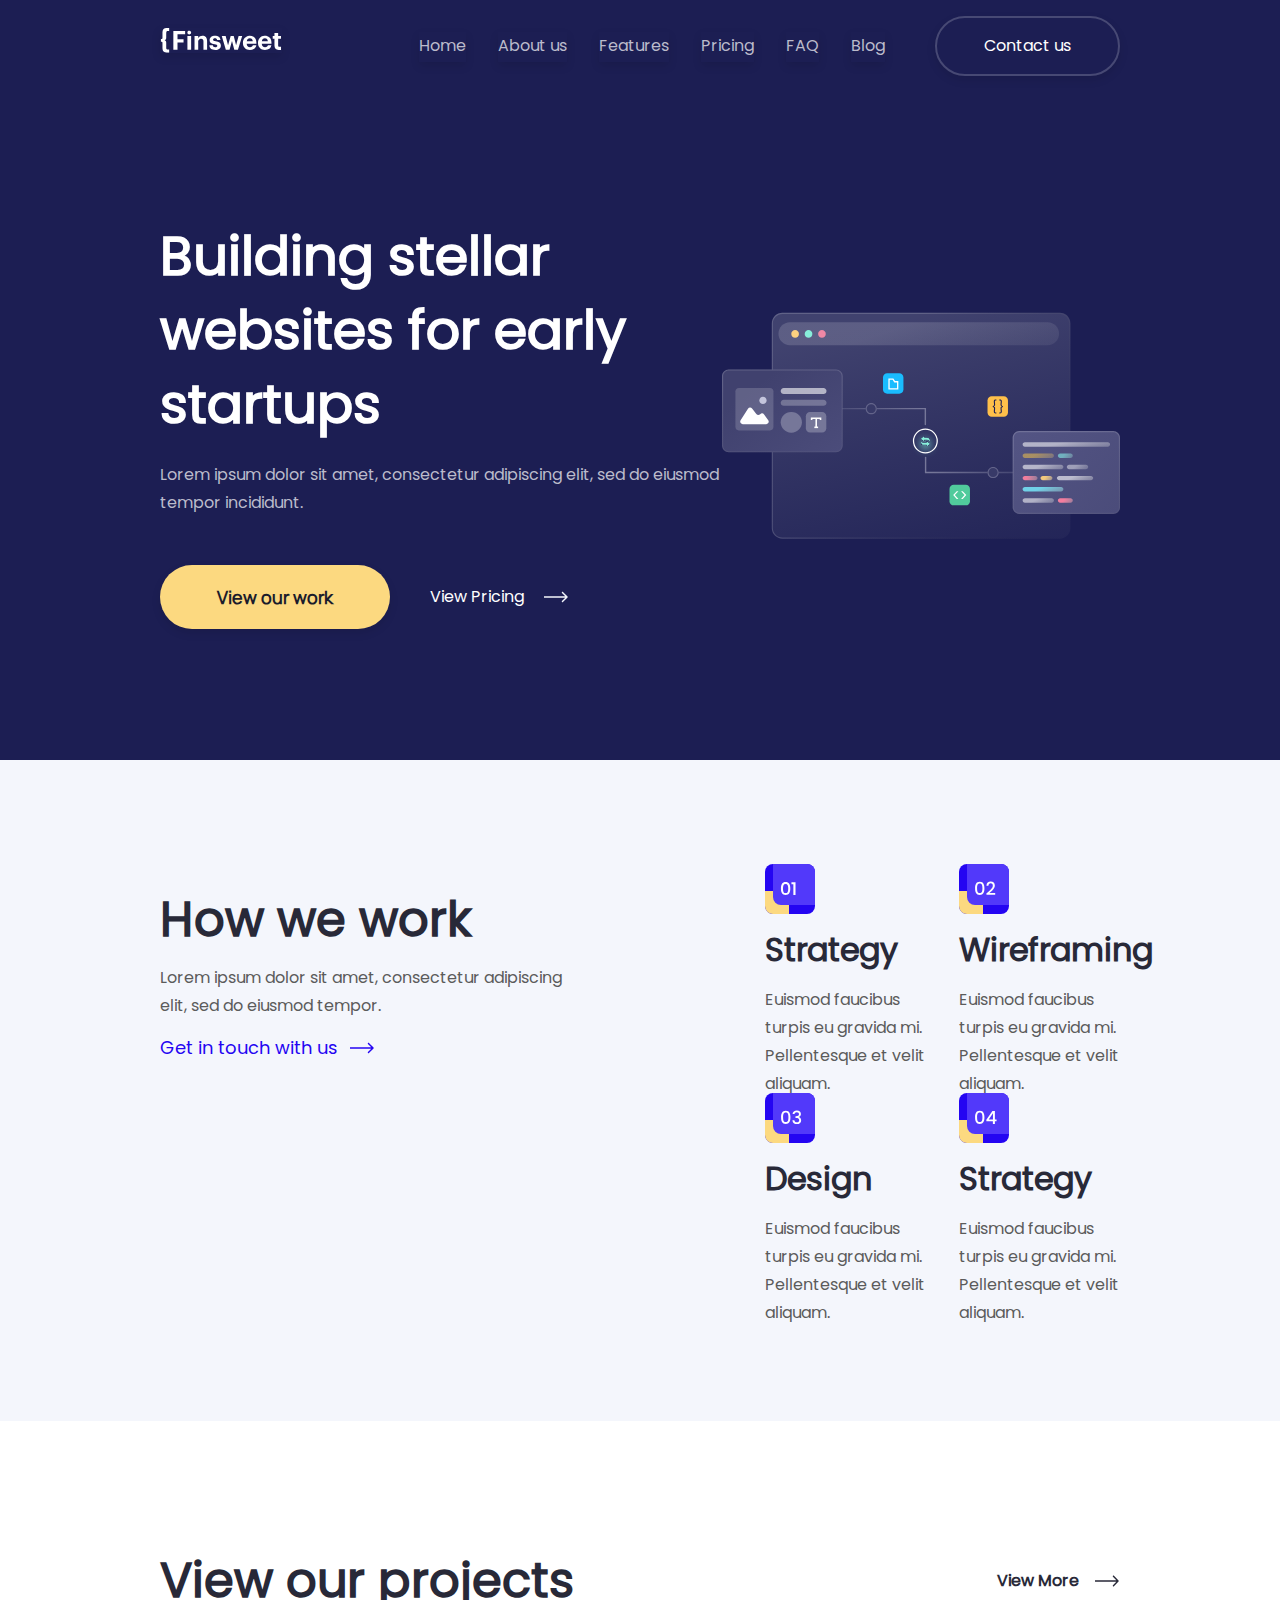
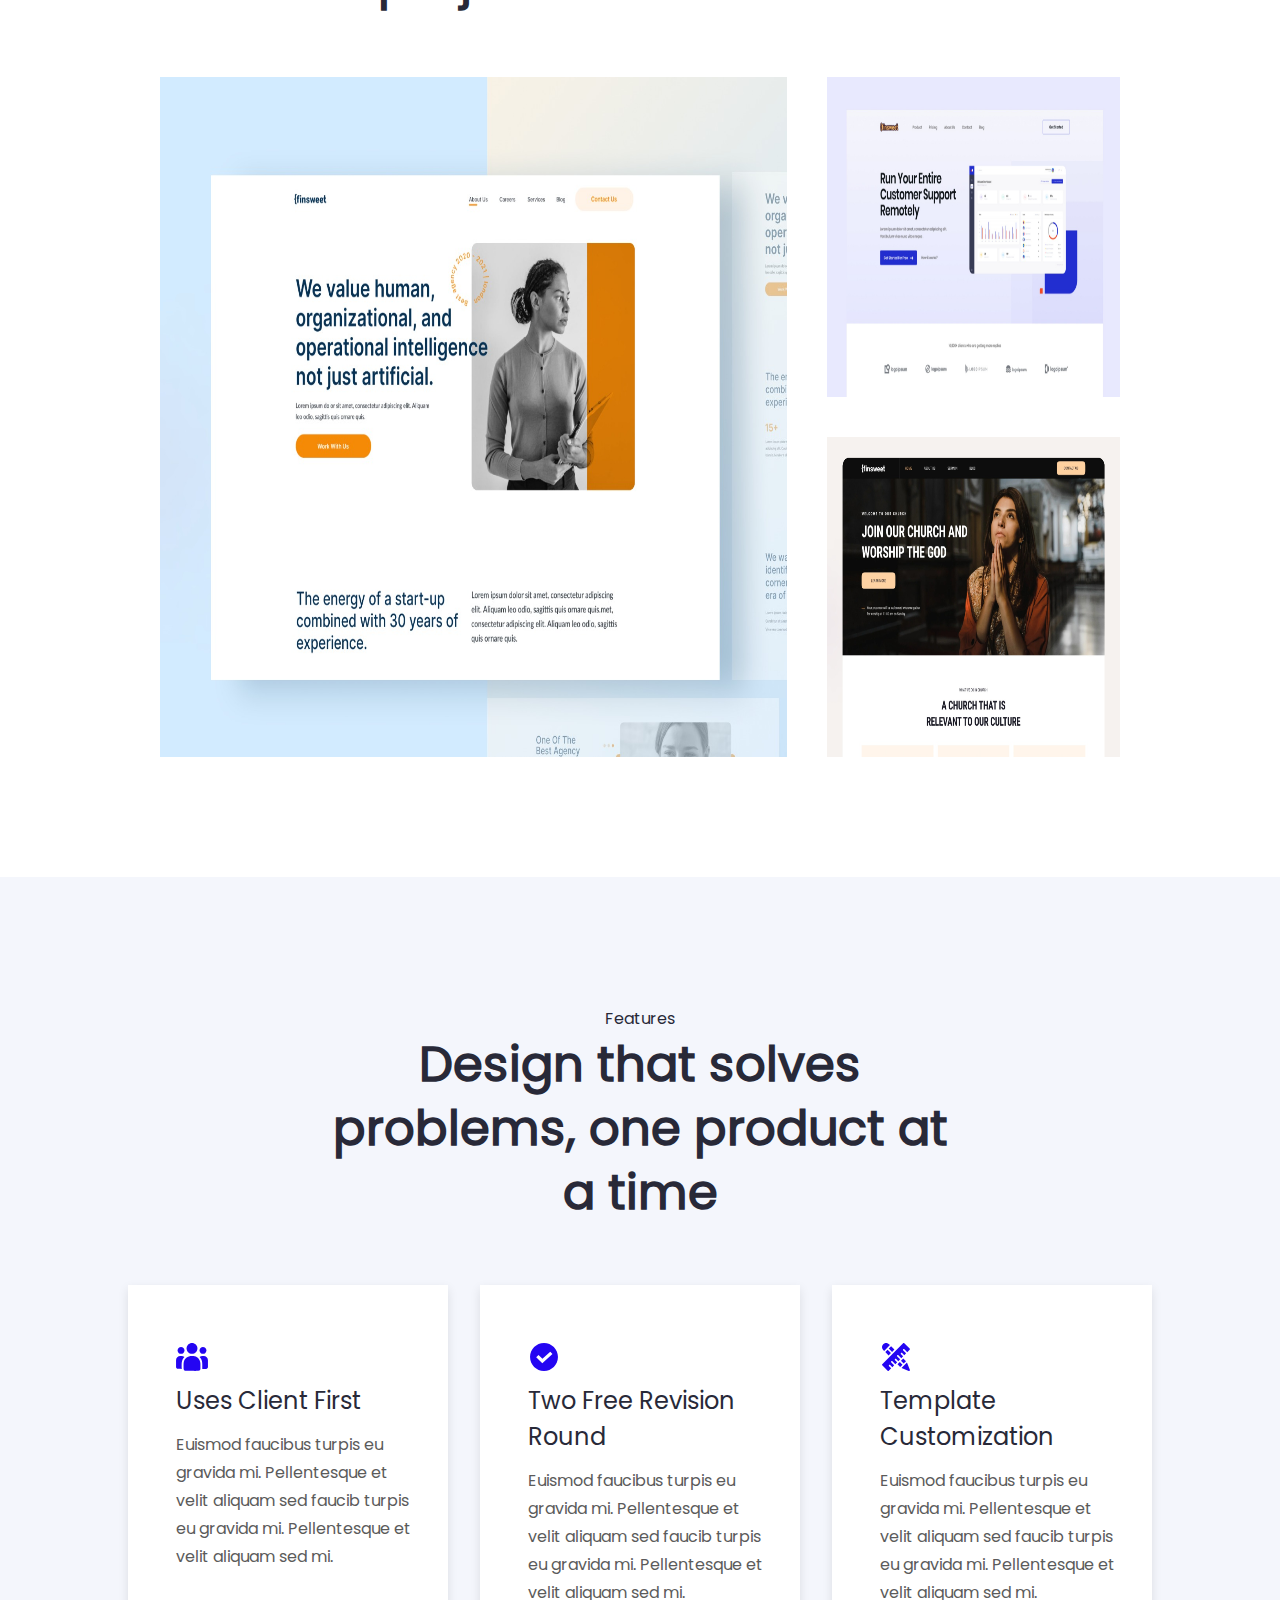
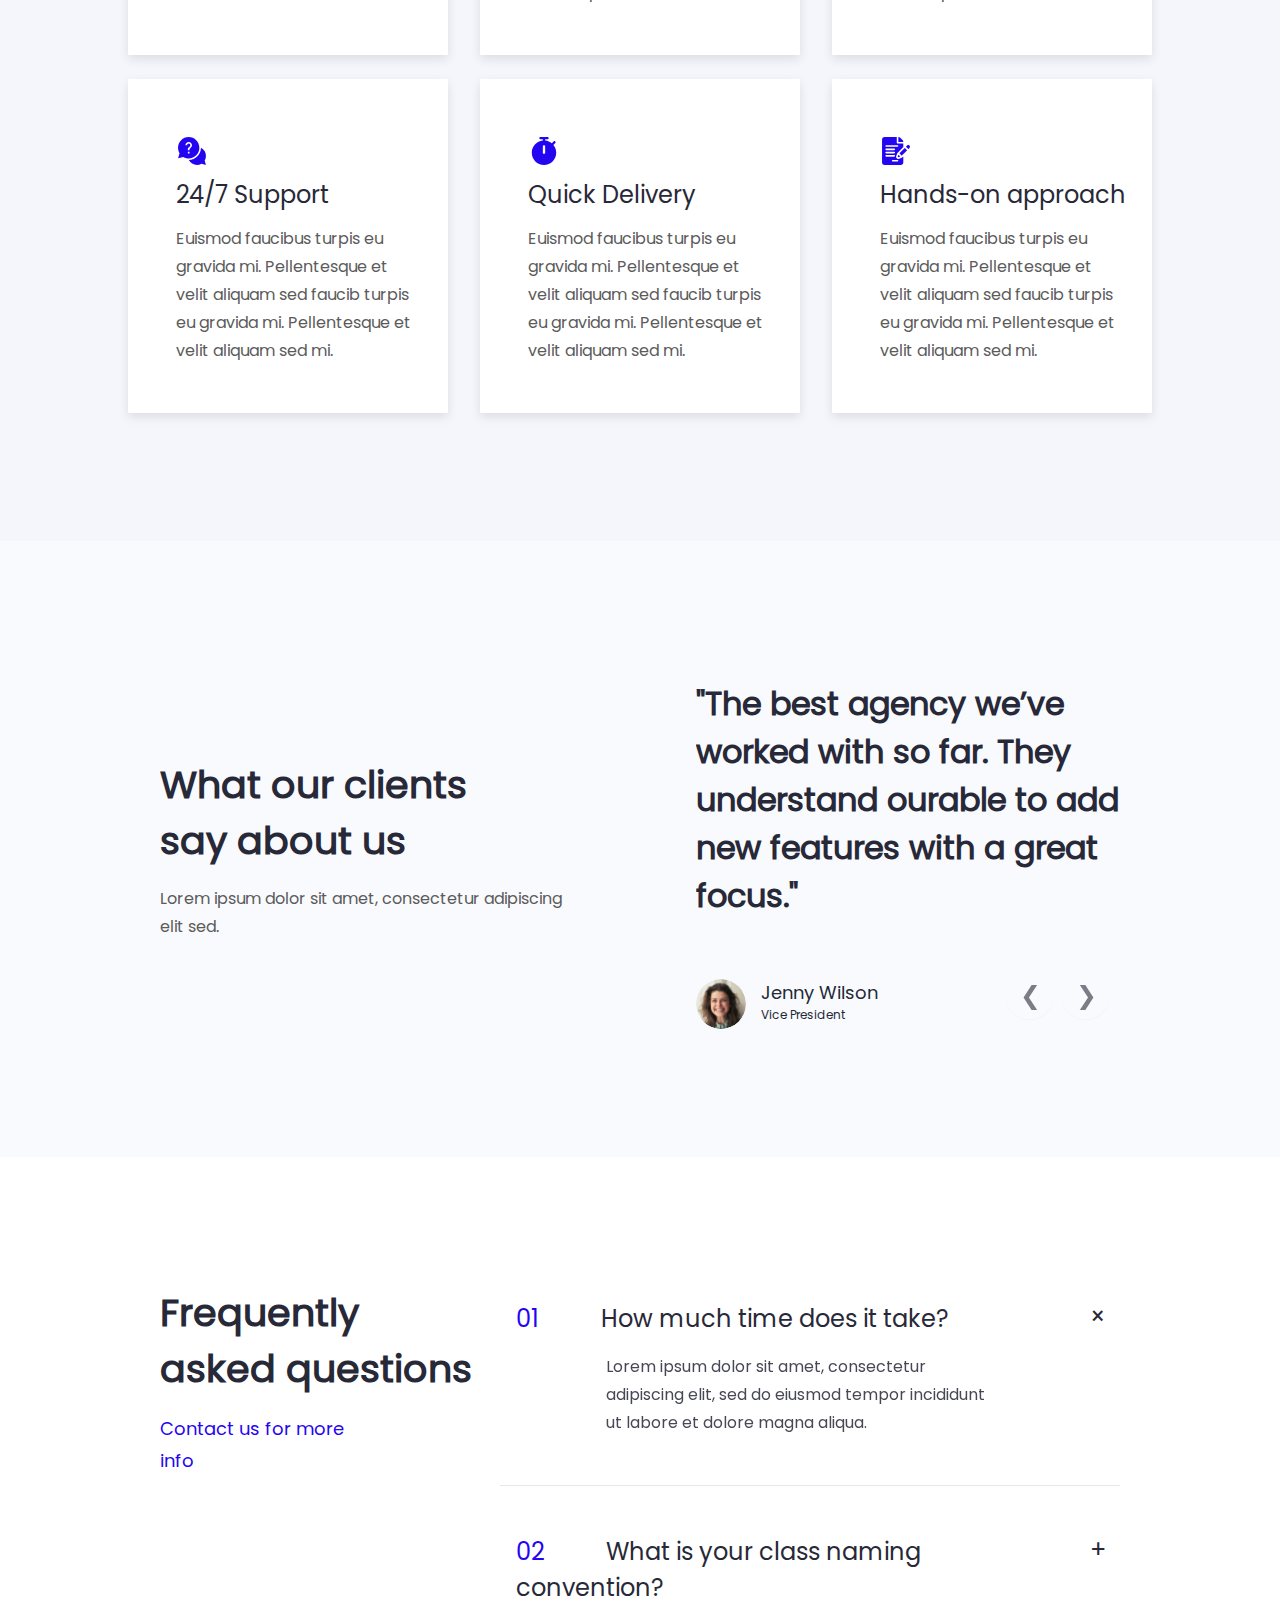
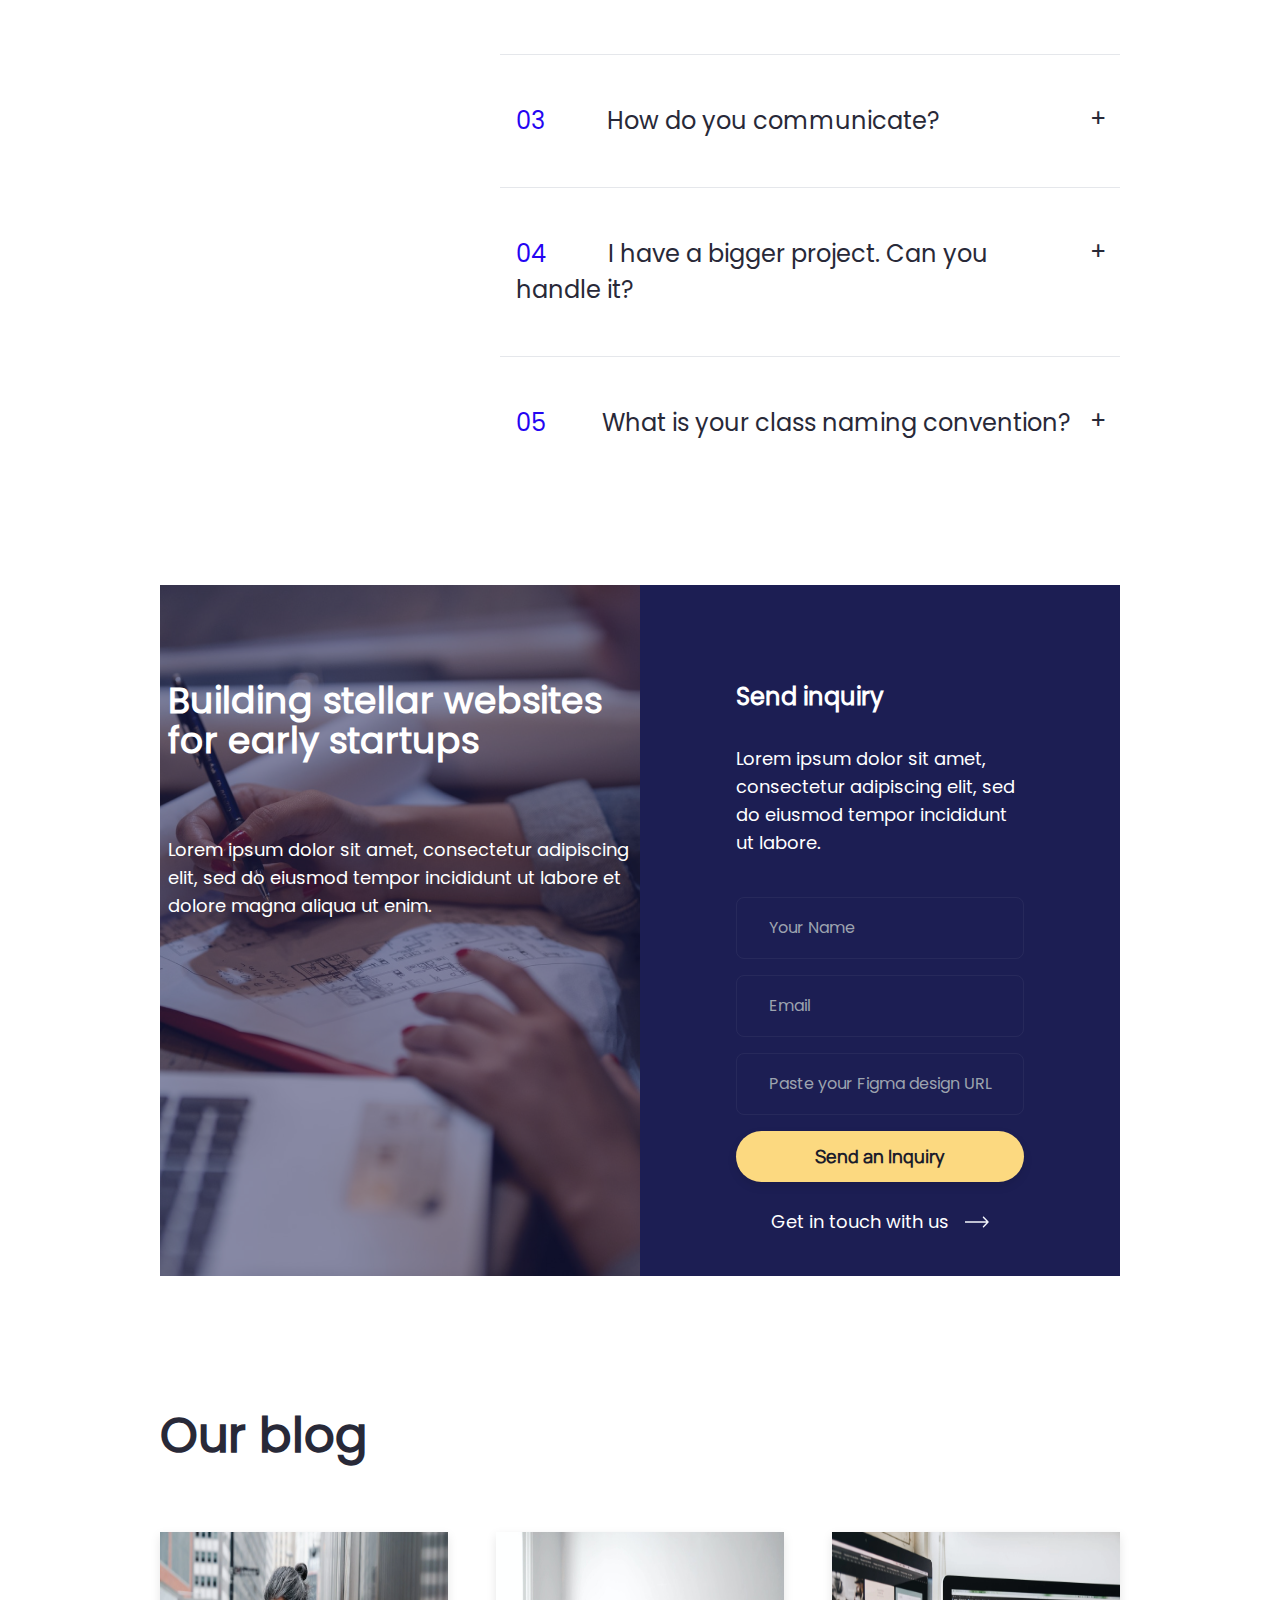
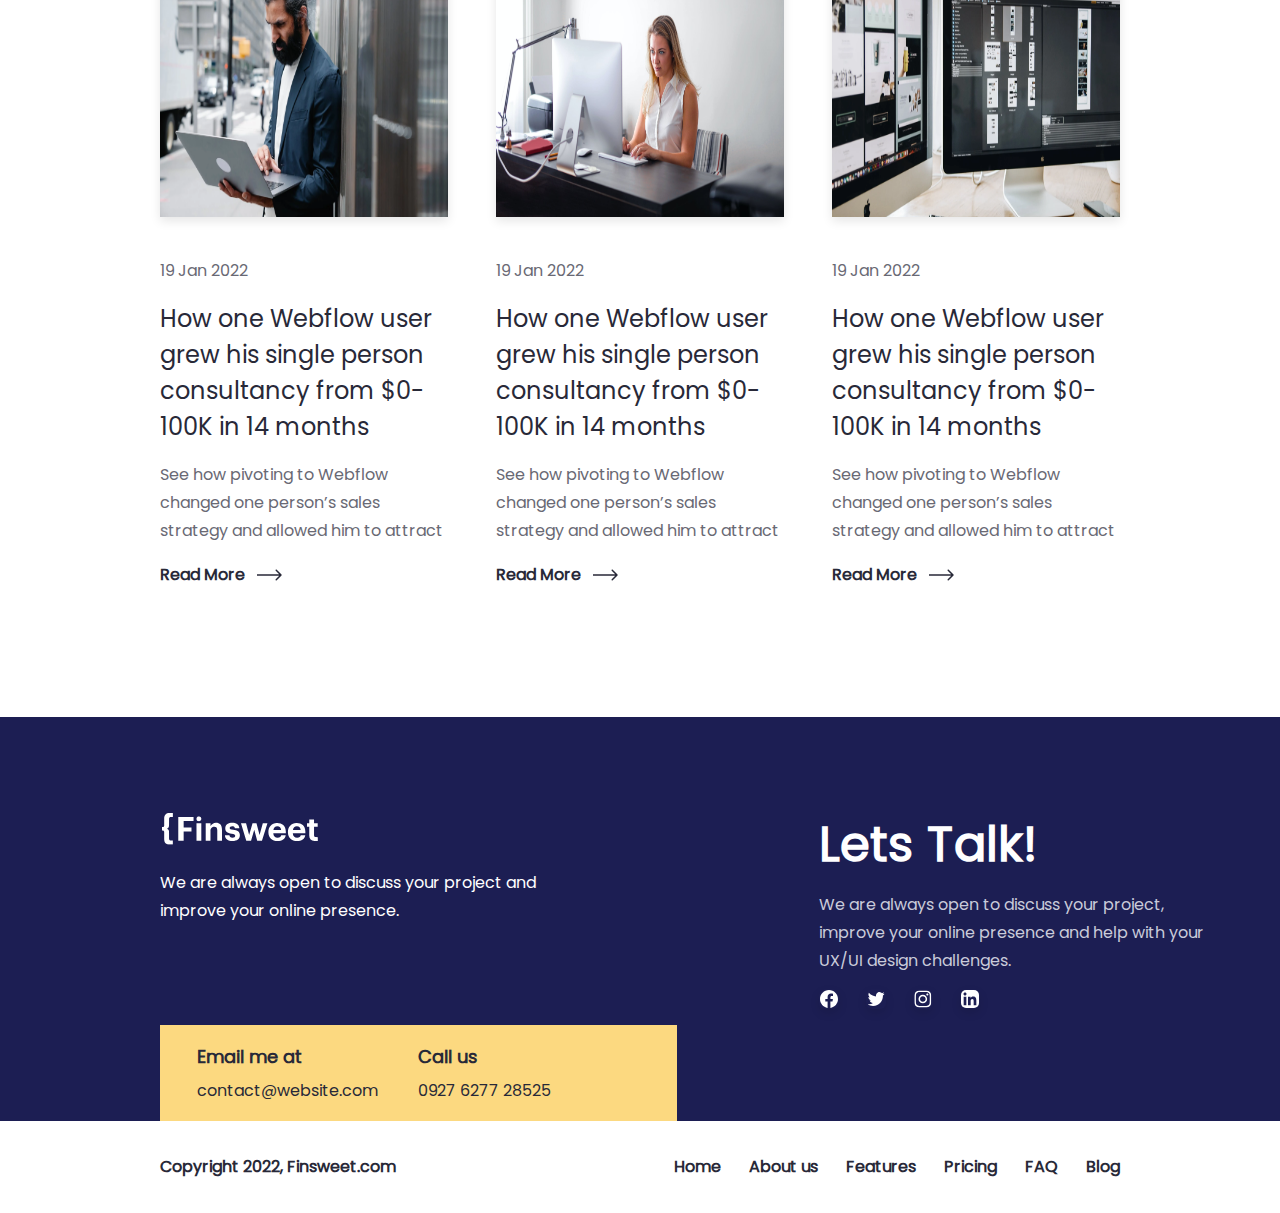
==== commit 5352cbed: "version-1.0.1" ====
--- a/index.html
+++ b/index.html
@@ -545,7 +545,7 @@
               <div class="sliderDiv">
                 <div class="avatar">
                   <div class="w-[50px] rounded-full">
-                    <img src="./public/Images/testimonials/Mask Group.svg" />
+                    <img src="./public/images/testimonials/Mask Group.svg" />
                   </div>
                 </div>
                 <div class="font-normal">
@@ -570,7 +570,7 @@
               <div class="sliderDiv">
                 <div class="avatar">
                   <div class="w-[50px] rounded-full">
-                    <img src="./public/Images/testimonials/02.jpeg" />
+                    <img src="./public/images/testimonials/02.jpeg" />
                   </div>
                 </div>
                 <div class="font-normal">
@@ -595,7 +595,7 @@
               <div class="sliderDiv">
                 <div class="avatar">
                   <div class="w-[50px] rounded-full">
-                    <img src="./public/Images/testimonials/03.jpeg" />
+                    <img src="./public/images/testimonials/03.jpeg" />
                   </div>
                 </div>
                 <div class="font-normal">
@@ -620,7 +620,7 @@
               <div class="sliderDiv">
                 <div class="avatar">
                   <div class="w-[50px] rounded-full">
-                    <img src="./public/Images/testimonials/04.jpeg" />
+                    <img src="./public/images/testimonials/04.jpeg" />
                   </div>
                 </div>
                 <div class="font-normal">
@@ -743,7 +743,7 @@
       <div class="w-full h-fit pb-32 px-4 md:px-16 xl:px-40">
         <div class="flex flex-col lg:flex-row w-full h-auto lg:h-[691px]">
           <div
-            class="w-full lg:w-1/2 h-[350px] lg:h-[691px] flex justify-center bg-cover bg-center bg-[url('/public/images/Contact_Form/woman-writing-on-paper-3228878.png')] relative"
+            class="w-full lg:w-1/2 h-[350px] lg:h-[691px] flex justify-center bg-cover bg-center bg-[url('/public/images/Contact_Form/01.png')] relative"
           >
             <div class="w-full h-full absolute bg-[#1C1E5380]"></div>
             <div
--- a/public/css/main.css
+++ b/public/css/main.css
@@ -4488,6 +4488,22 @@
   background-image: linear-gradient(to top, var(--tw-gradient-stops));
 }
 
+.bg-\[url\(\'\.\/public\/images\/Contact_Form\/woman-writing-on-paper-3228878\.png\'\)\] {
+  background-image: url('./public/images/Contact_Form/woman-writing-on-paper-3228878.png');
+}
+
+.bg-\[url\(\'\/public\/images\/Contact_Form\/01\'\)\] {
+  background-image: url('/public/images/Contact_Form/01');
+}
+
+.bg-\[url\(\'\/public\/images\/Contact_Form\/01\.\'\)\] {
+  background-image: url('/public/images/Contact_Form/01.');
+}
+
+.bg-\[url\(\'\/public\/images\/Contact_Form\/01\.png\'\)\] {
+  background-image: url('/public/images/Contact_Form/01.png');
+}
+
 .from-\[\#5239FA\] {
   --tw-gradient-from: #5239FA var(--tw-gradient-from-position);
   --tw-gradient-to: rgb(82 57 250 / 0) var(--tw-gradient-to-position);
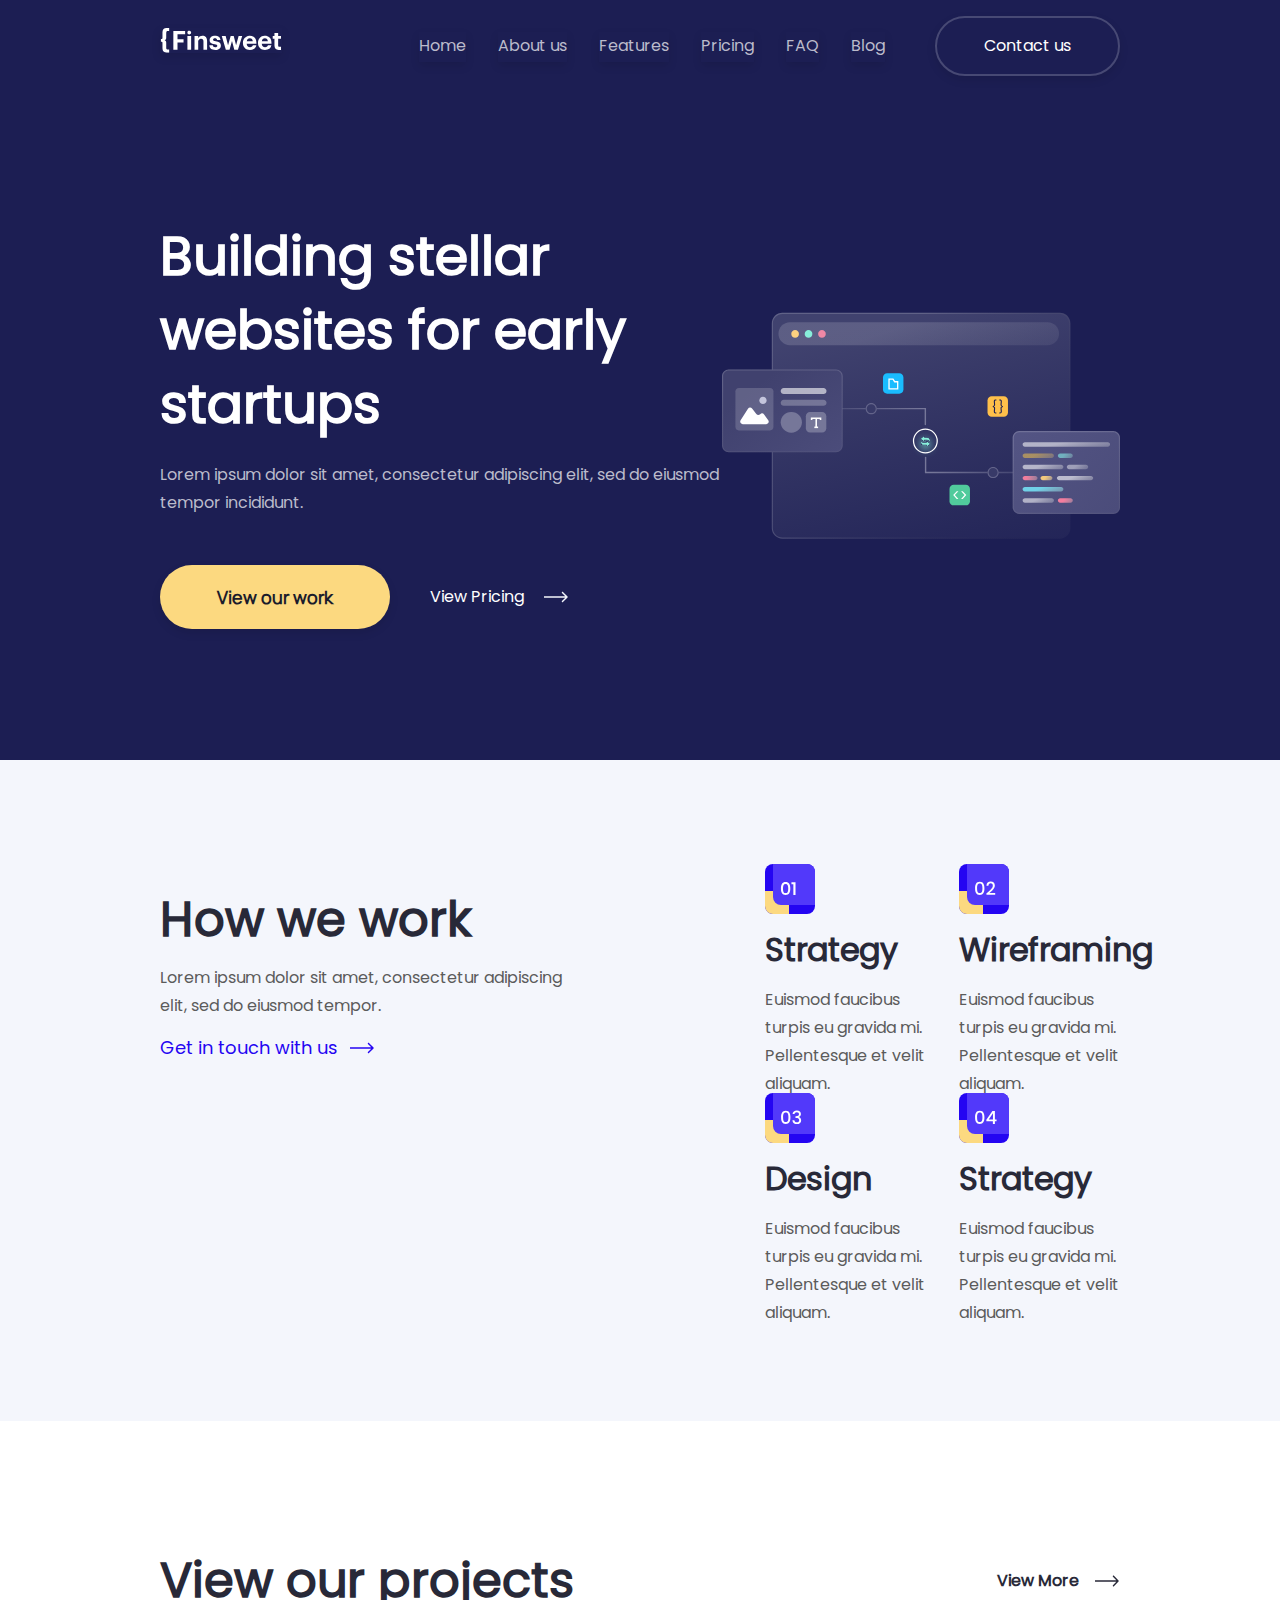
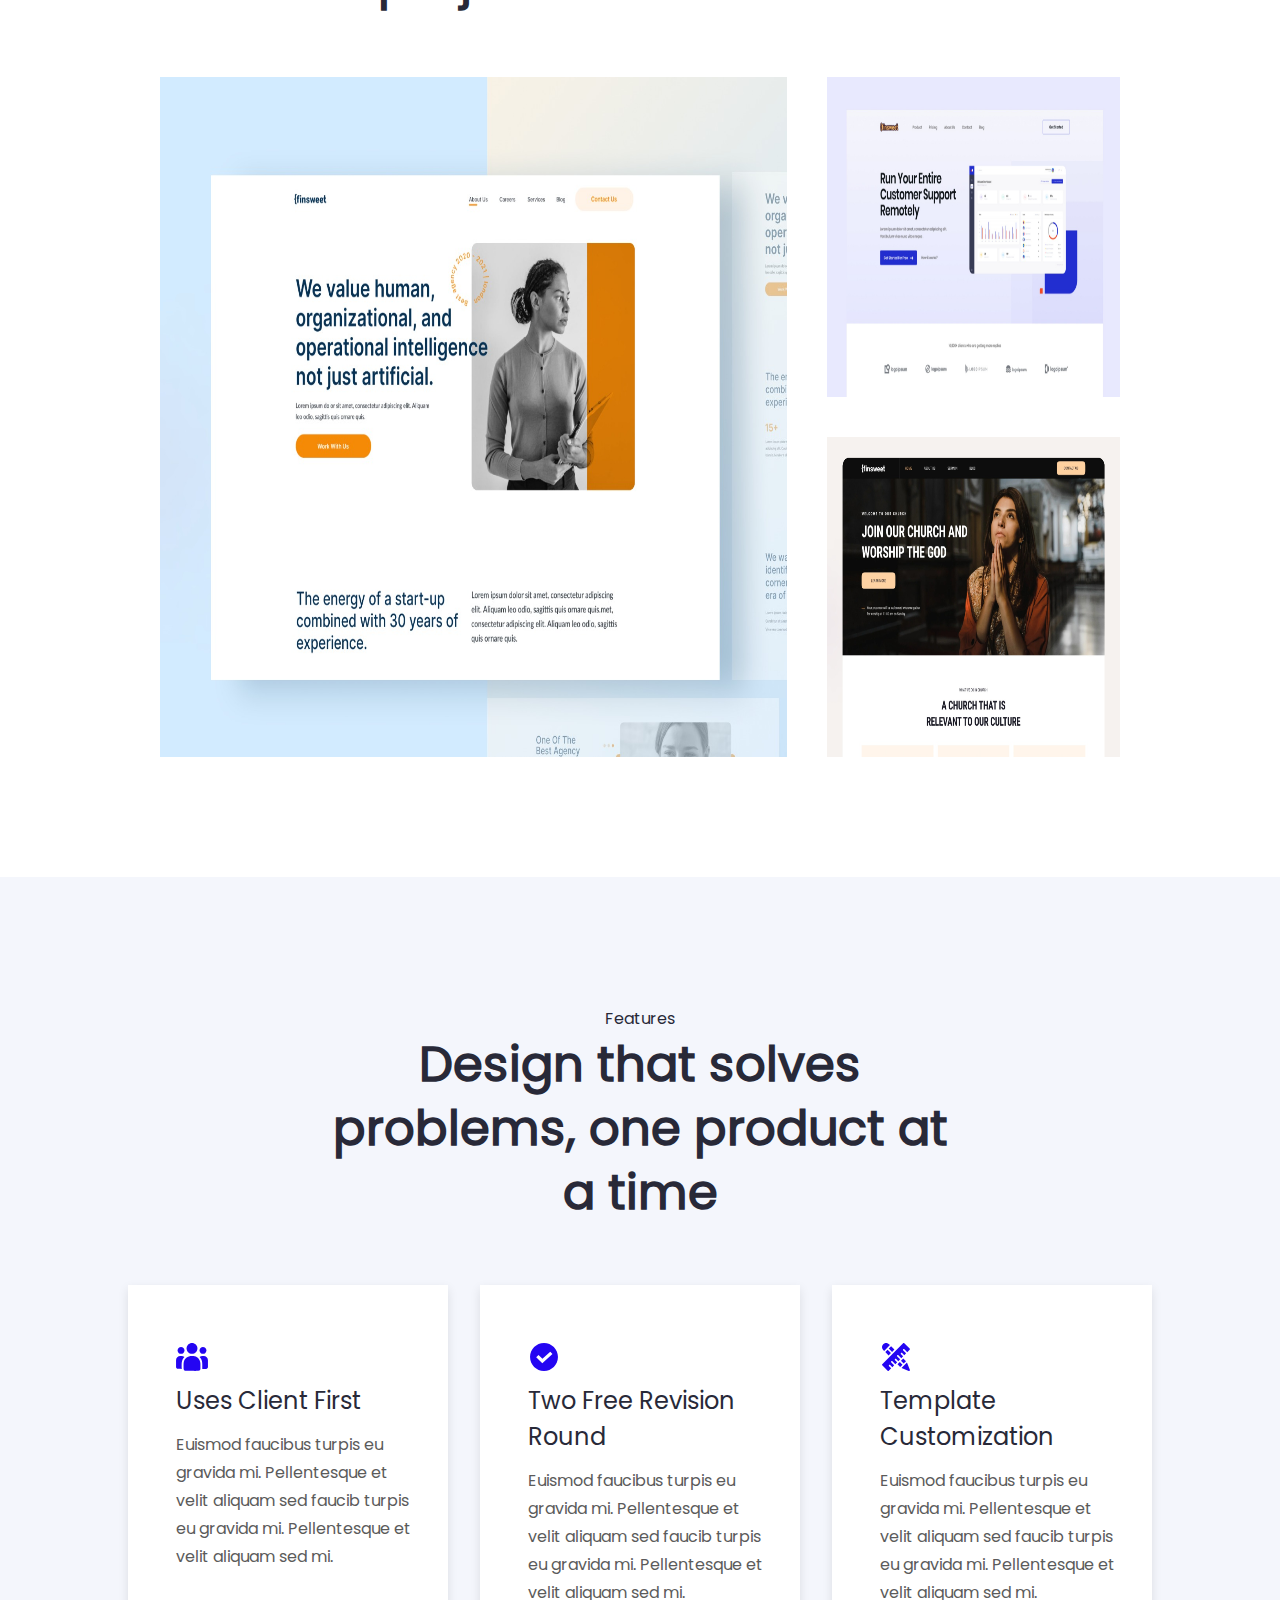
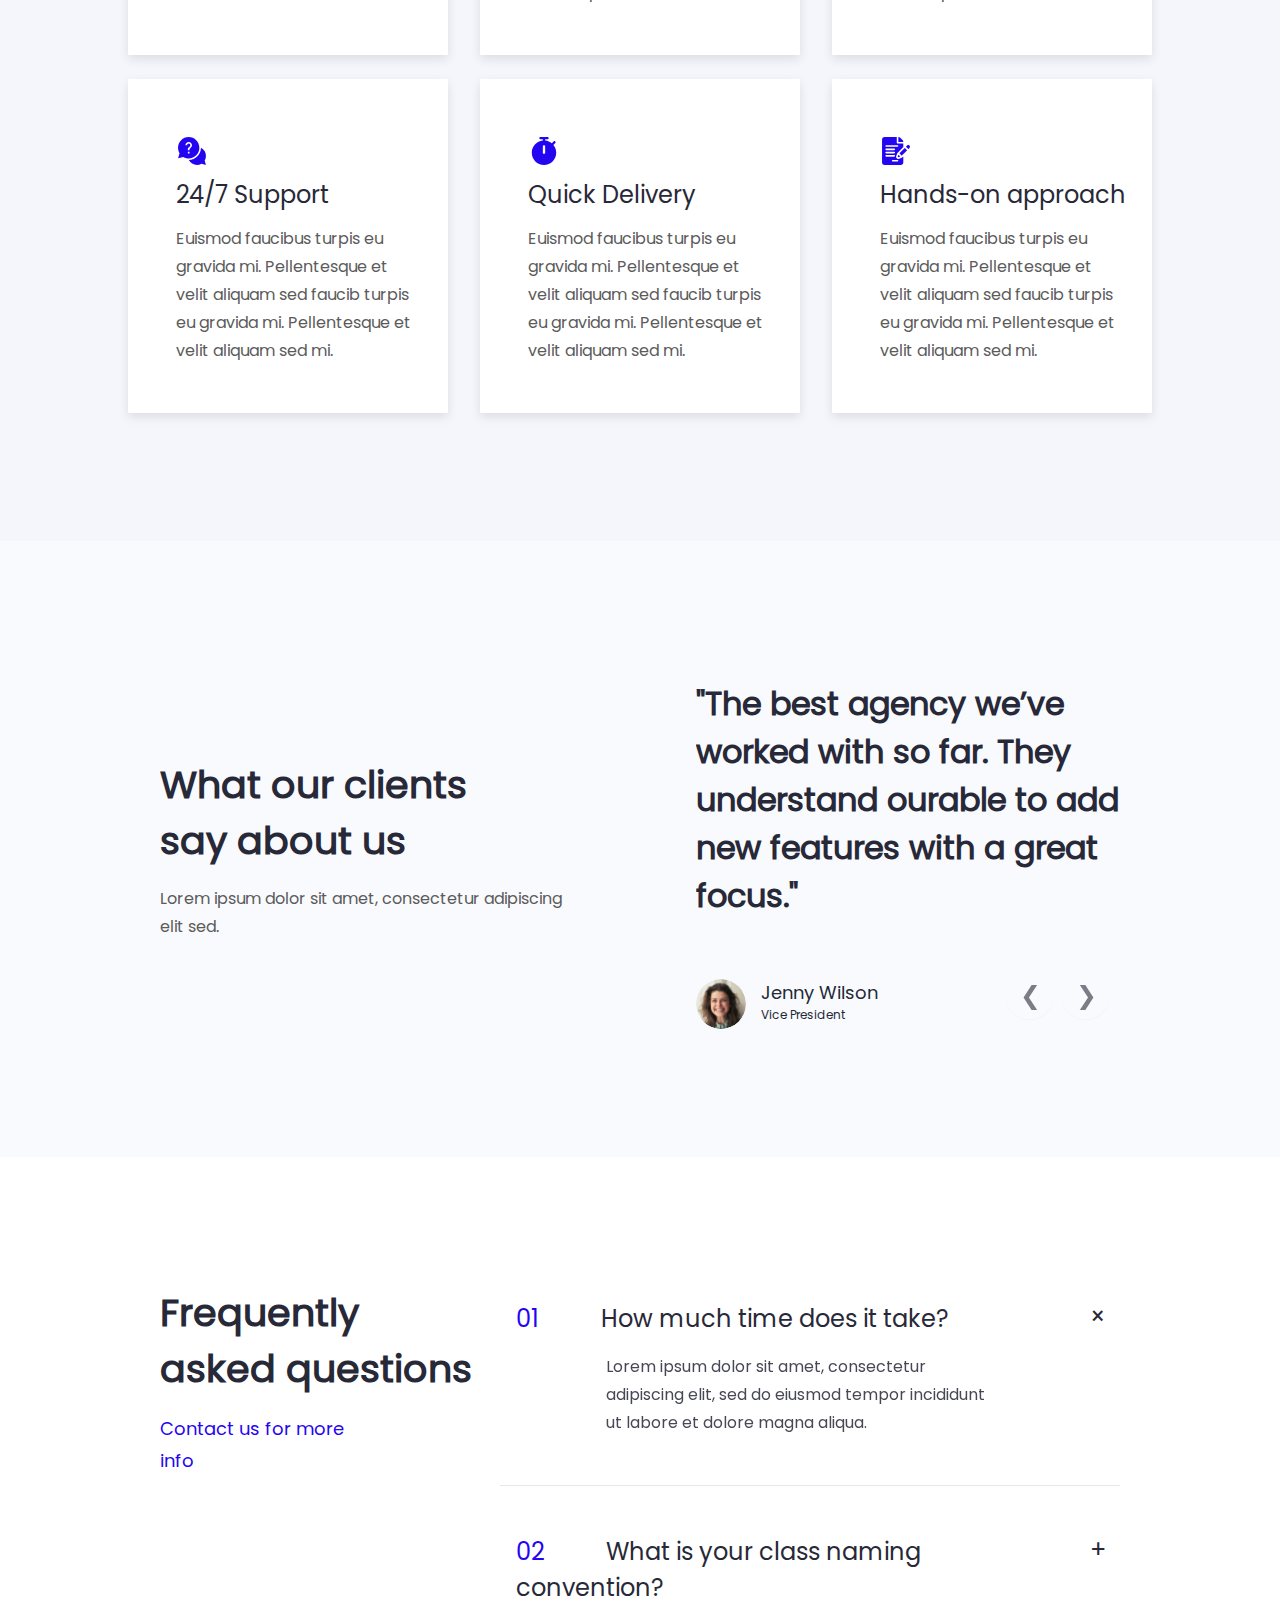
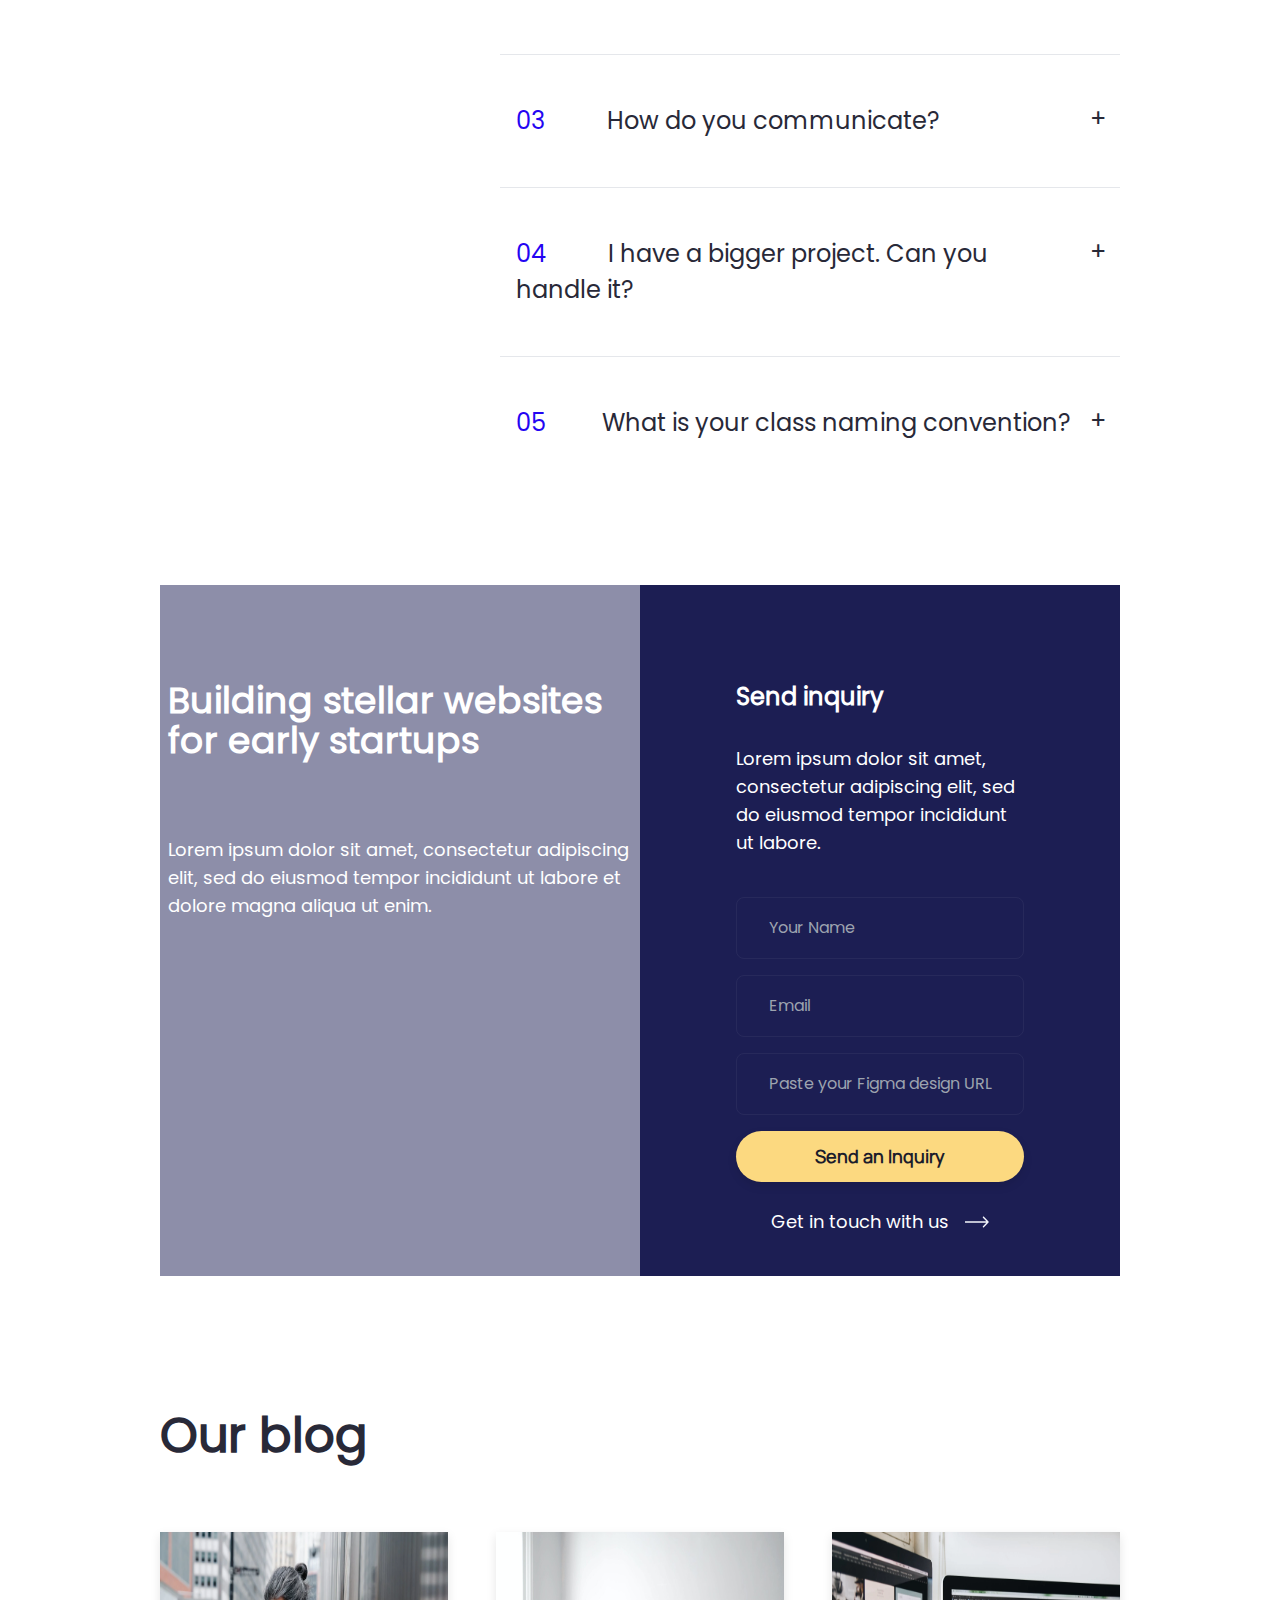
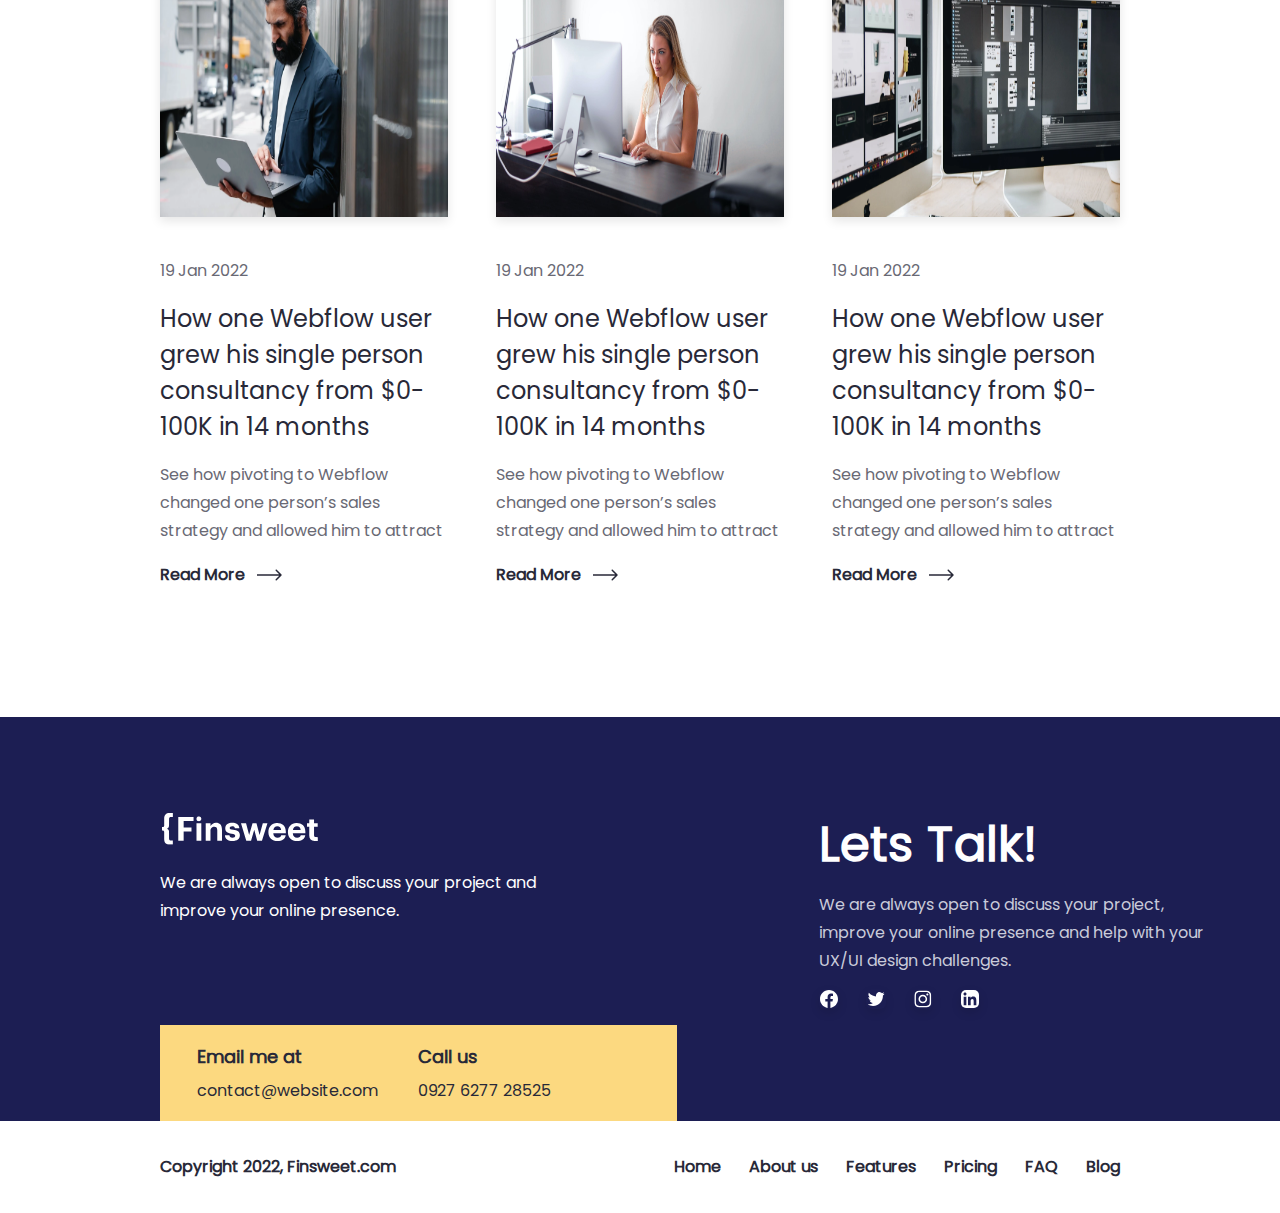
==== commit 34d6734a: "version-1.0.2" ====
--- a/index.html
+++ b/index.html
@@ -743,7 +743,7 @@
       <div class="w-full h-fit pb-32 px-4 md:px-16 xl:px-40">
         <div class="flex flex-col lg:flex-row w-full h-auto lg:h-[691px]">
           <div
-            class="w-full lg:w-1/2 h-[350px] lg:h-[691px] flex justify-center bg-cover bg-center bg-[url('/public/images/Contact_Form/01.png')] relative"
+            class="w-full lg:w-1/2 h-[350px] lg:h-[691px] flex justify-center bg-cover bg-center bg-[url('/images/Contact_Form/01.png')] relative"
           >
             <div class="w-full h-full absolute bg-[#1C1E5380]"></div>
             <div
--- a/public/css/main.css
+++ b/public/css/main.css
@@ -4504,6 +4504,10 @@
   background-image: url('/public/images/Contact_Form/01.png');
 }
 
+.bg-\[url\(\'\/images\/Contact_Form\/01\.png\'\)\] {
+  background-image: url('/images/Contact_Form/01.png');
+}
+
 .from-\[\#5239FA\] {
   --tw-gradient-from: #5239FA var(--tw-gradient-from-position);
   --tw-gradient-to: rgb(82 57 250 / 0) var(--tw-gradient-to-position);
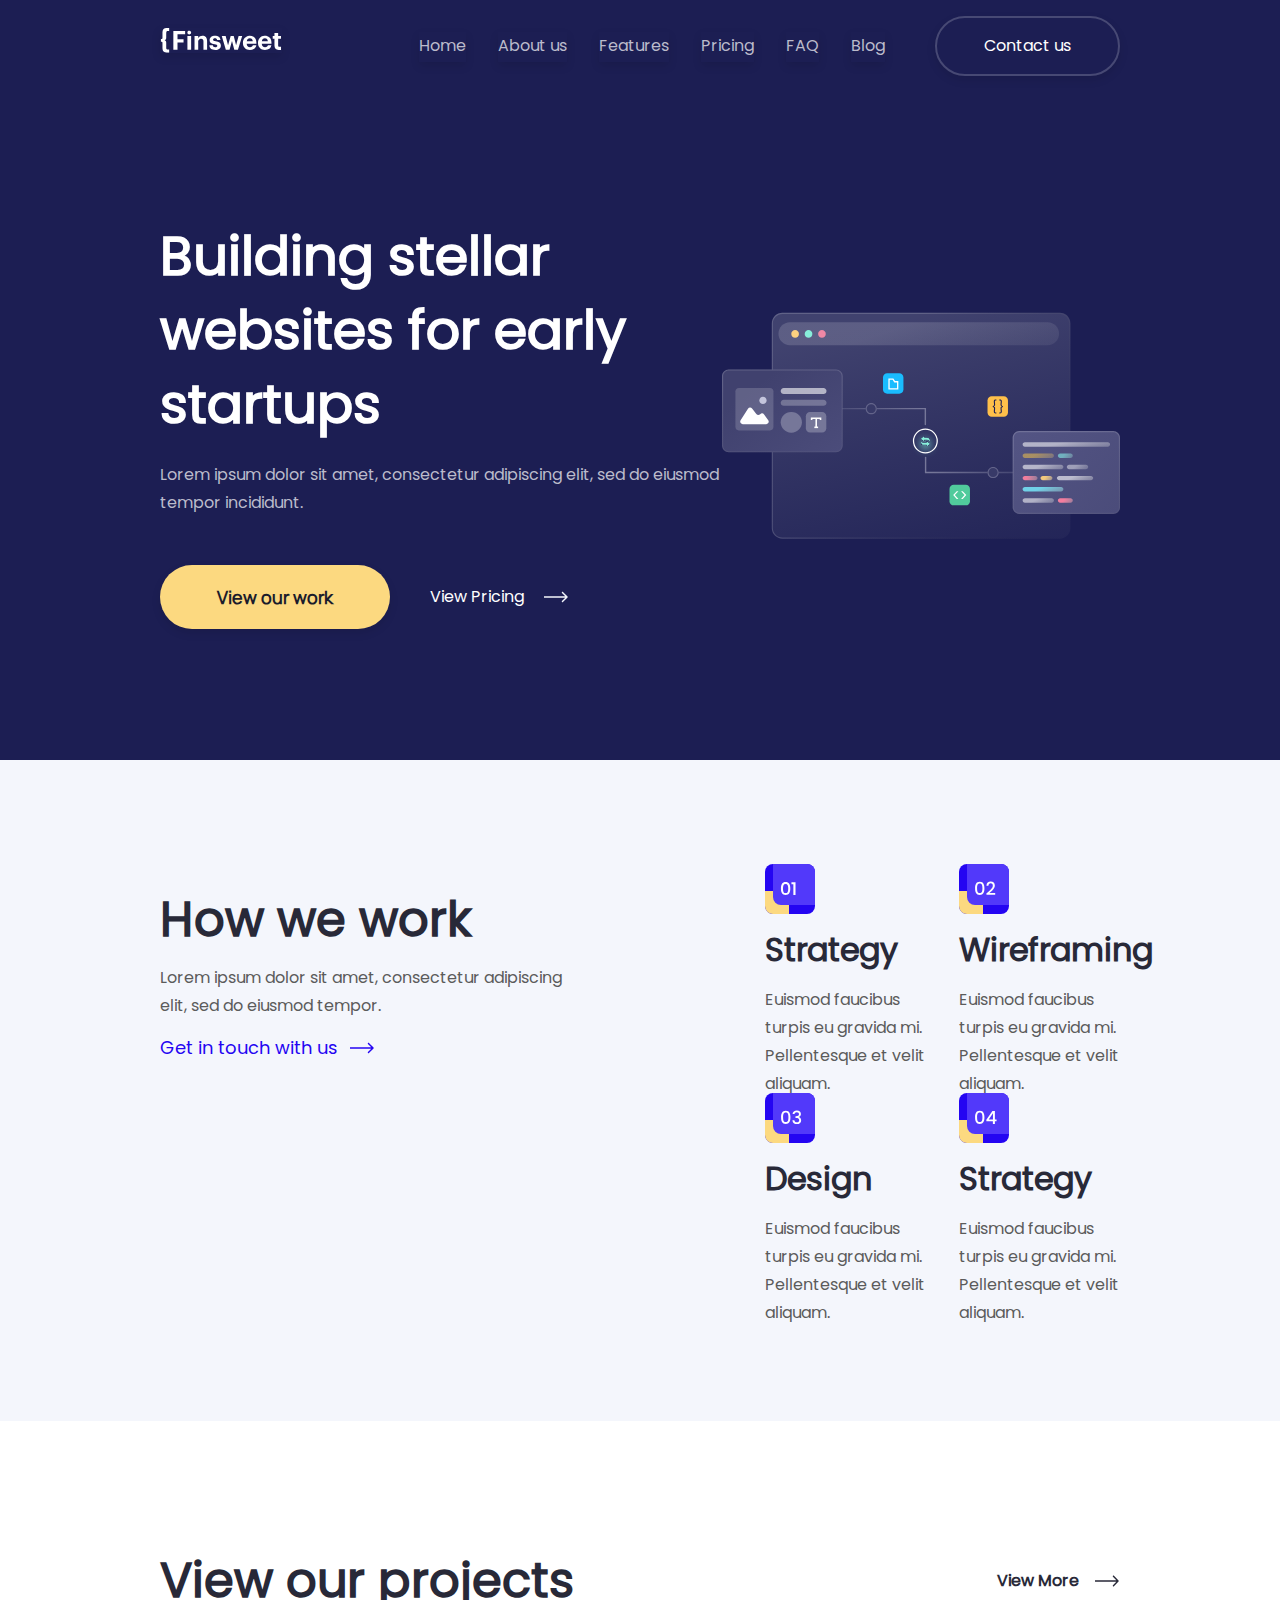
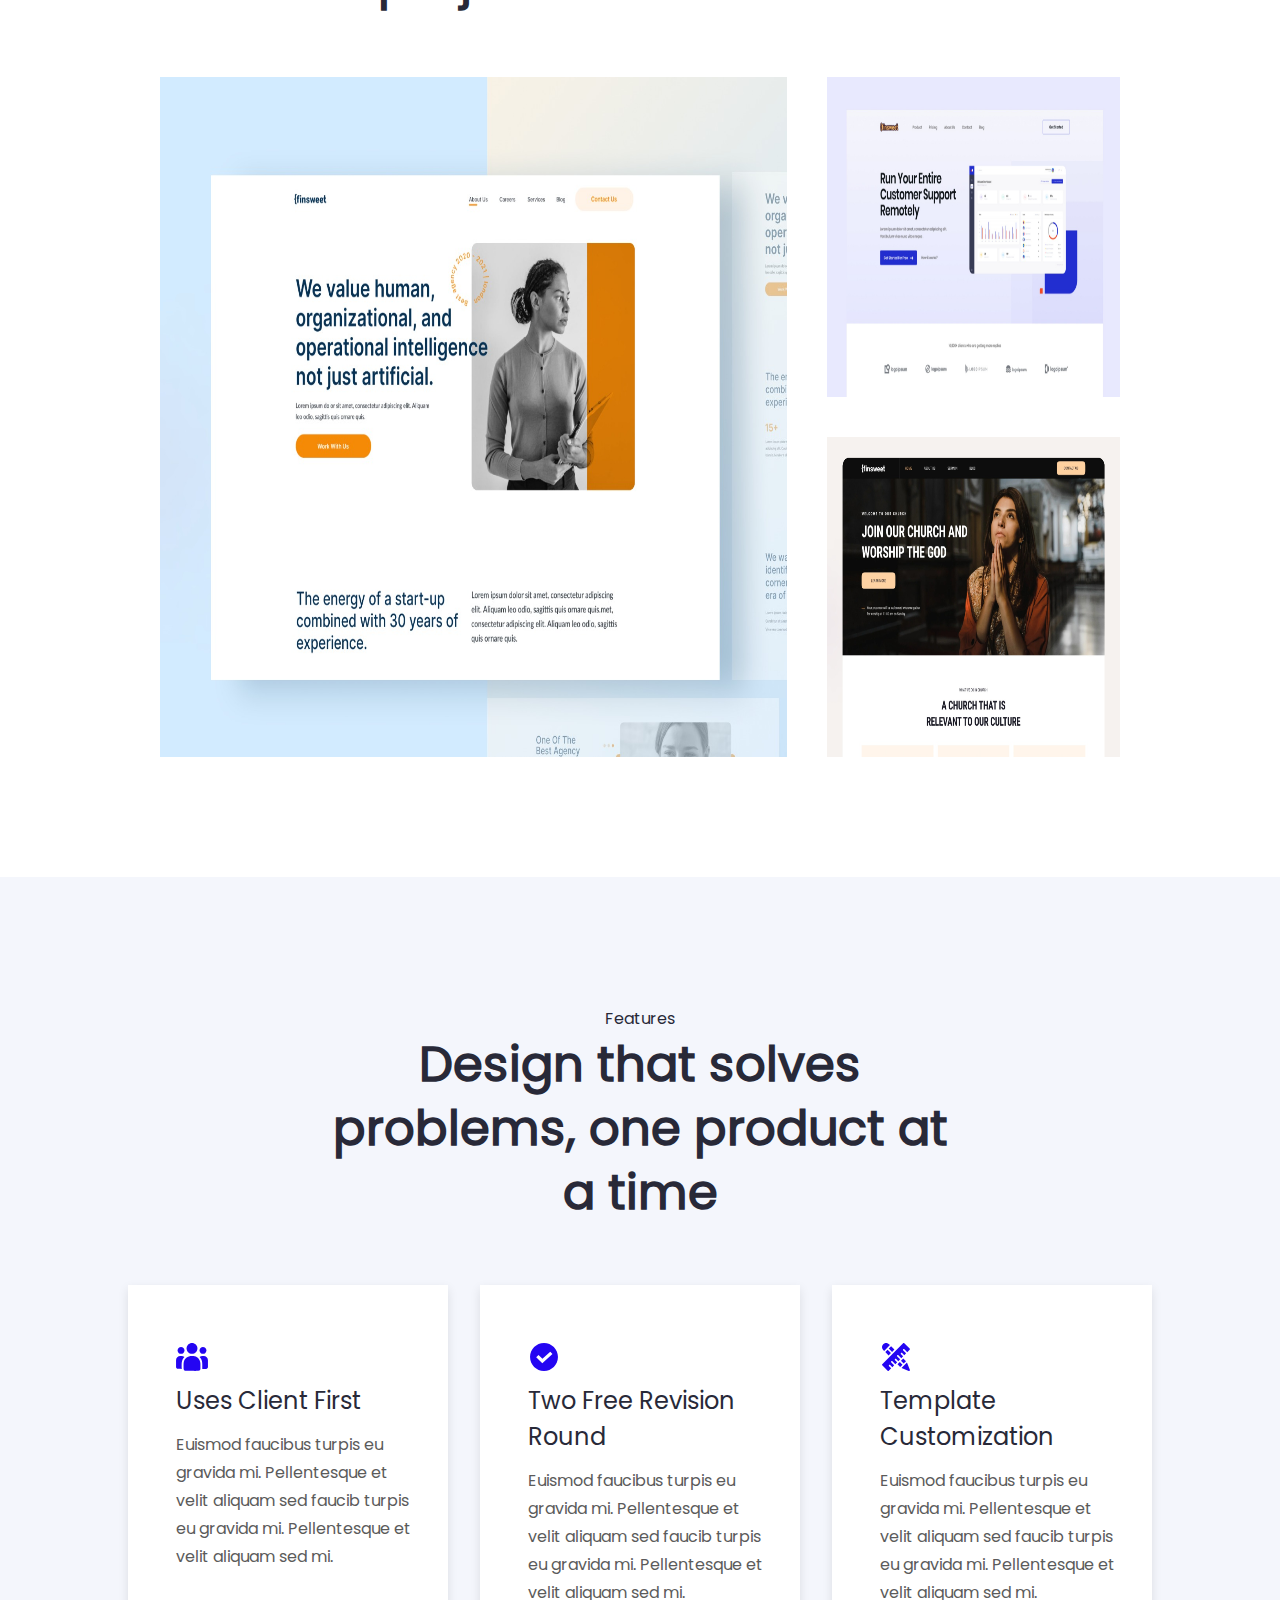
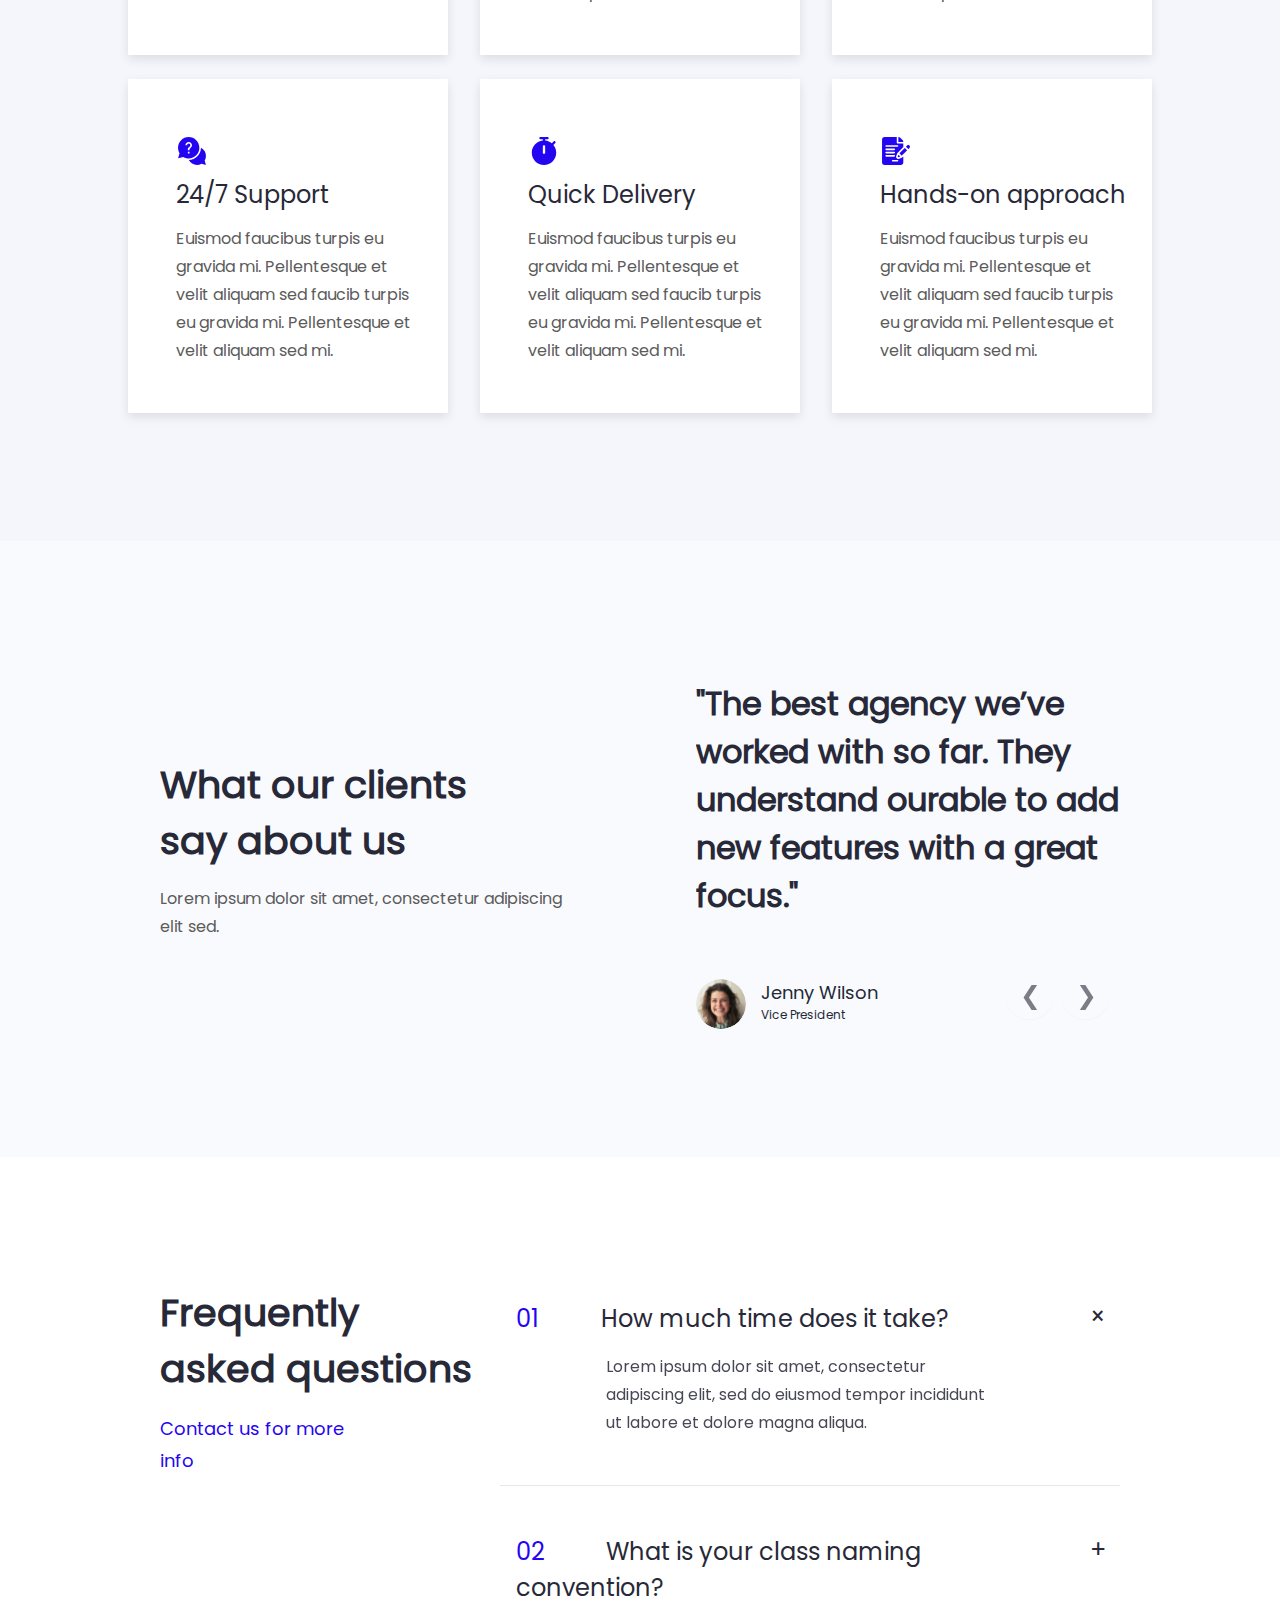
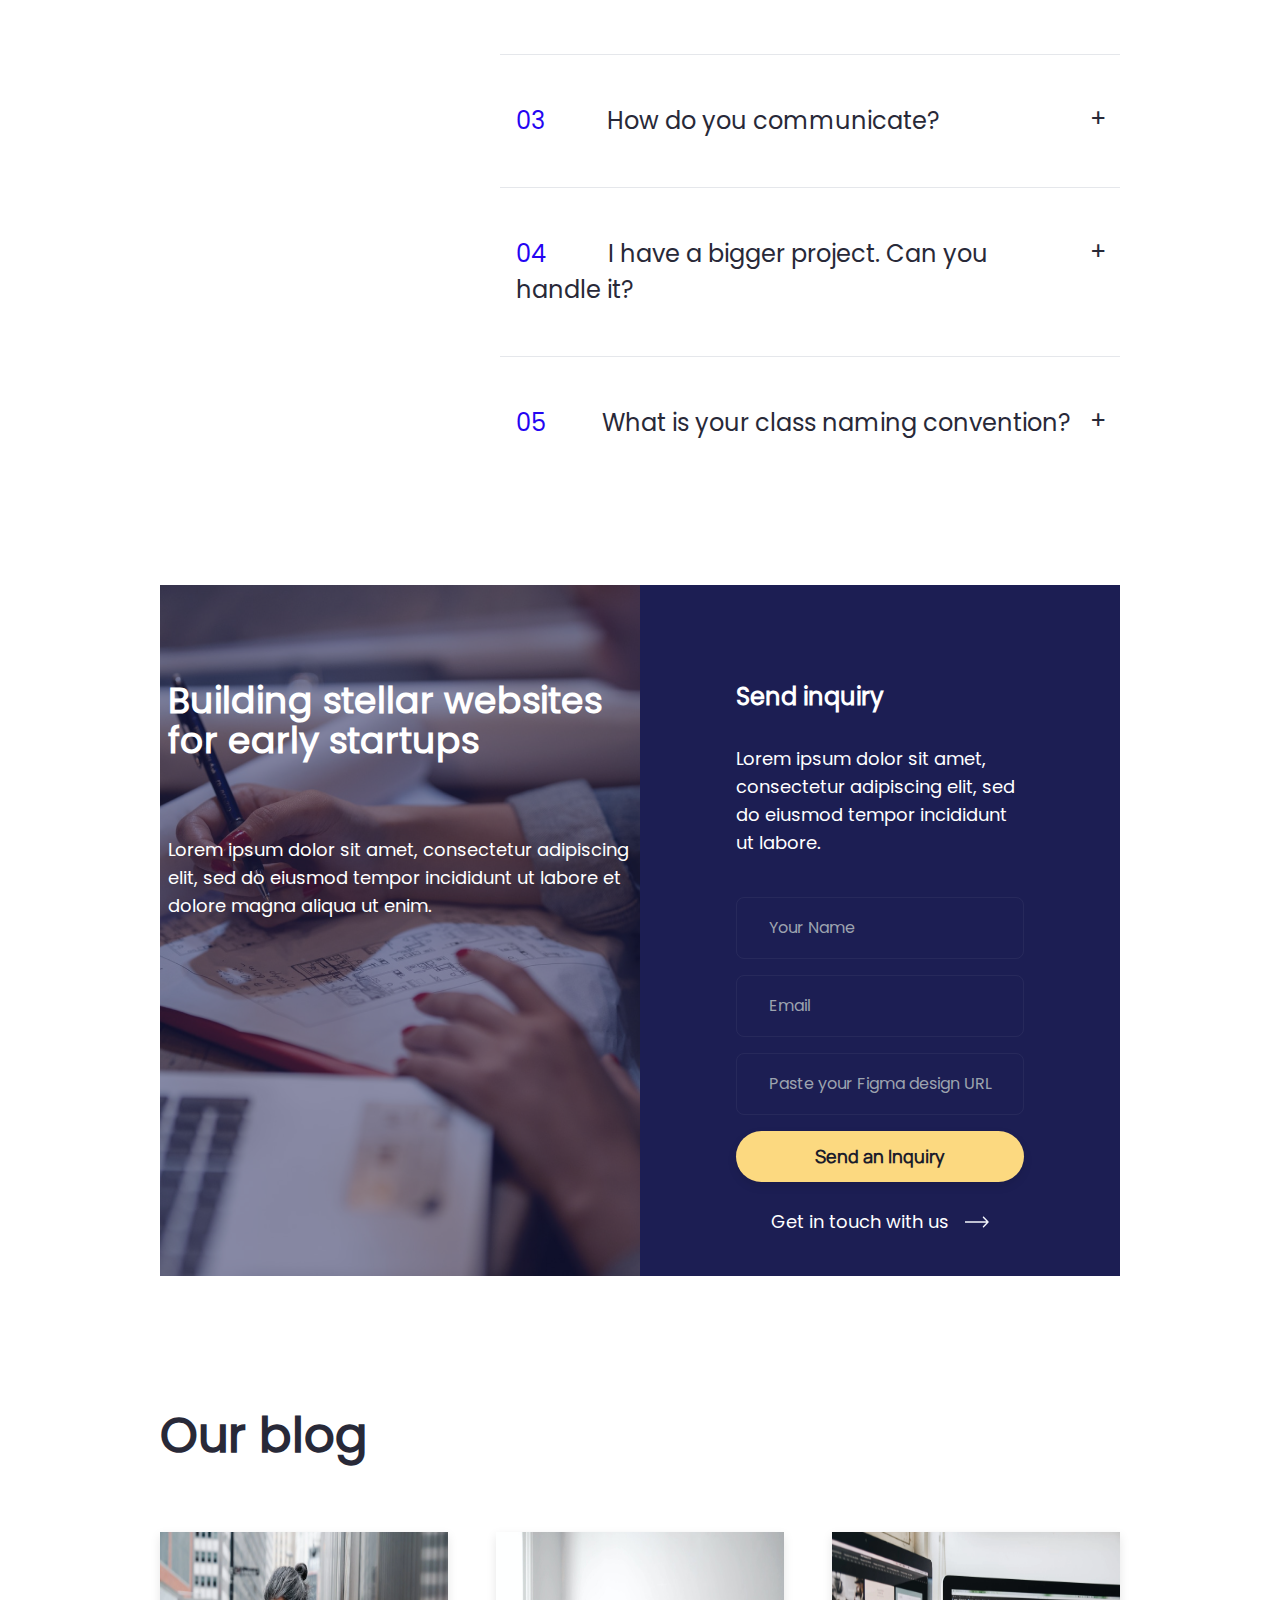
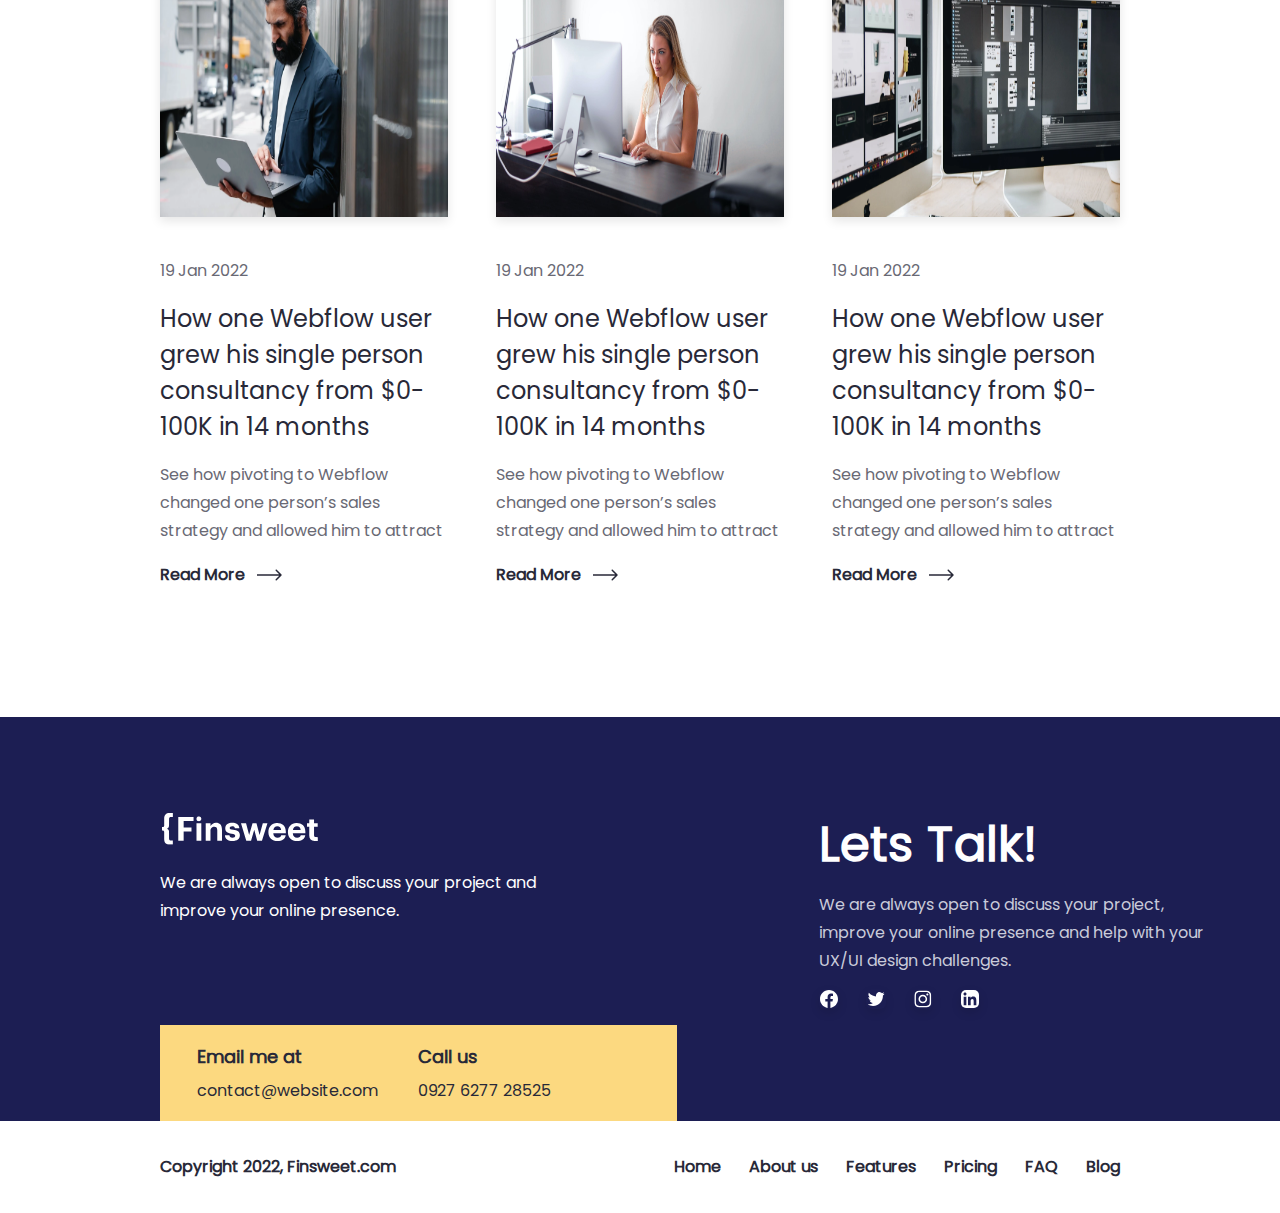
==== commit 0d1c5e6f: "version-1.0.3" ====
--- a/index.html
+++ b/index.html
@@ -743,7 +743,7 @@
       <div class="w-full h-fit pb-32 px-4 md:px-16 xl:px-40">
         <div class="flex flex-col lg:flex-row w-full h-auto lg:h-[691px]">
           <div
-            class="w-full lg:w-1/2 h-[350px] lg:h-[691px] flex justify-center bg-cover bg-center bg-[url('/images/Contact_Form/01.png')] relative"
+            class="w-full lg:w-1/2 h-[350px] lg:h-[691px] flex justify-center bg-cover bg-center bg-[url('../images/Contact_Form/01.png')] relative"
           >
             <div class="w-full h-full absolute bg-[#1C1E5380]"></div>
             <div
--- a/public/css/main.css
+++ b/public/css/main.css
@@ -4508,6 +4508,22 @@
   background-image: url('/images/Contact_Form/01.png');
 }
 
+.bg-\[url\(\'\.\/\/images\/Contact_Form\/01\.png\'\)\] {
+  background-image: url('.//images/Contact_Form/01.png');
+}
+
+.bg-\[url\(\'\.\/\62D\639\630\/images\/Contact_Form\/01\.png\'\)\] {
+  background-image: url('./حعذ/images/Contact_Form/01.png');
+}
+
+.bg-\[url\(\'\.\/images\/Contact_Form\/01\.png\'\)\] {
+  background-image: url('./images/Contact_Form/01.png');
+}
+
+.bg-\[url\(\'\.\.\/images\/Contact_Form\/01\.png\'\)\] {
+  background-image: url('../images/Contact_Form/01.png');
+}
+
 .from-\[\#5239FA\] {
   --tw-gradient-from: #5239FA var(--tw-gradient-from-position);
   --tw-gradient-to: rgb(82 57 250 / 0) var(--tw-gradient-to-position);
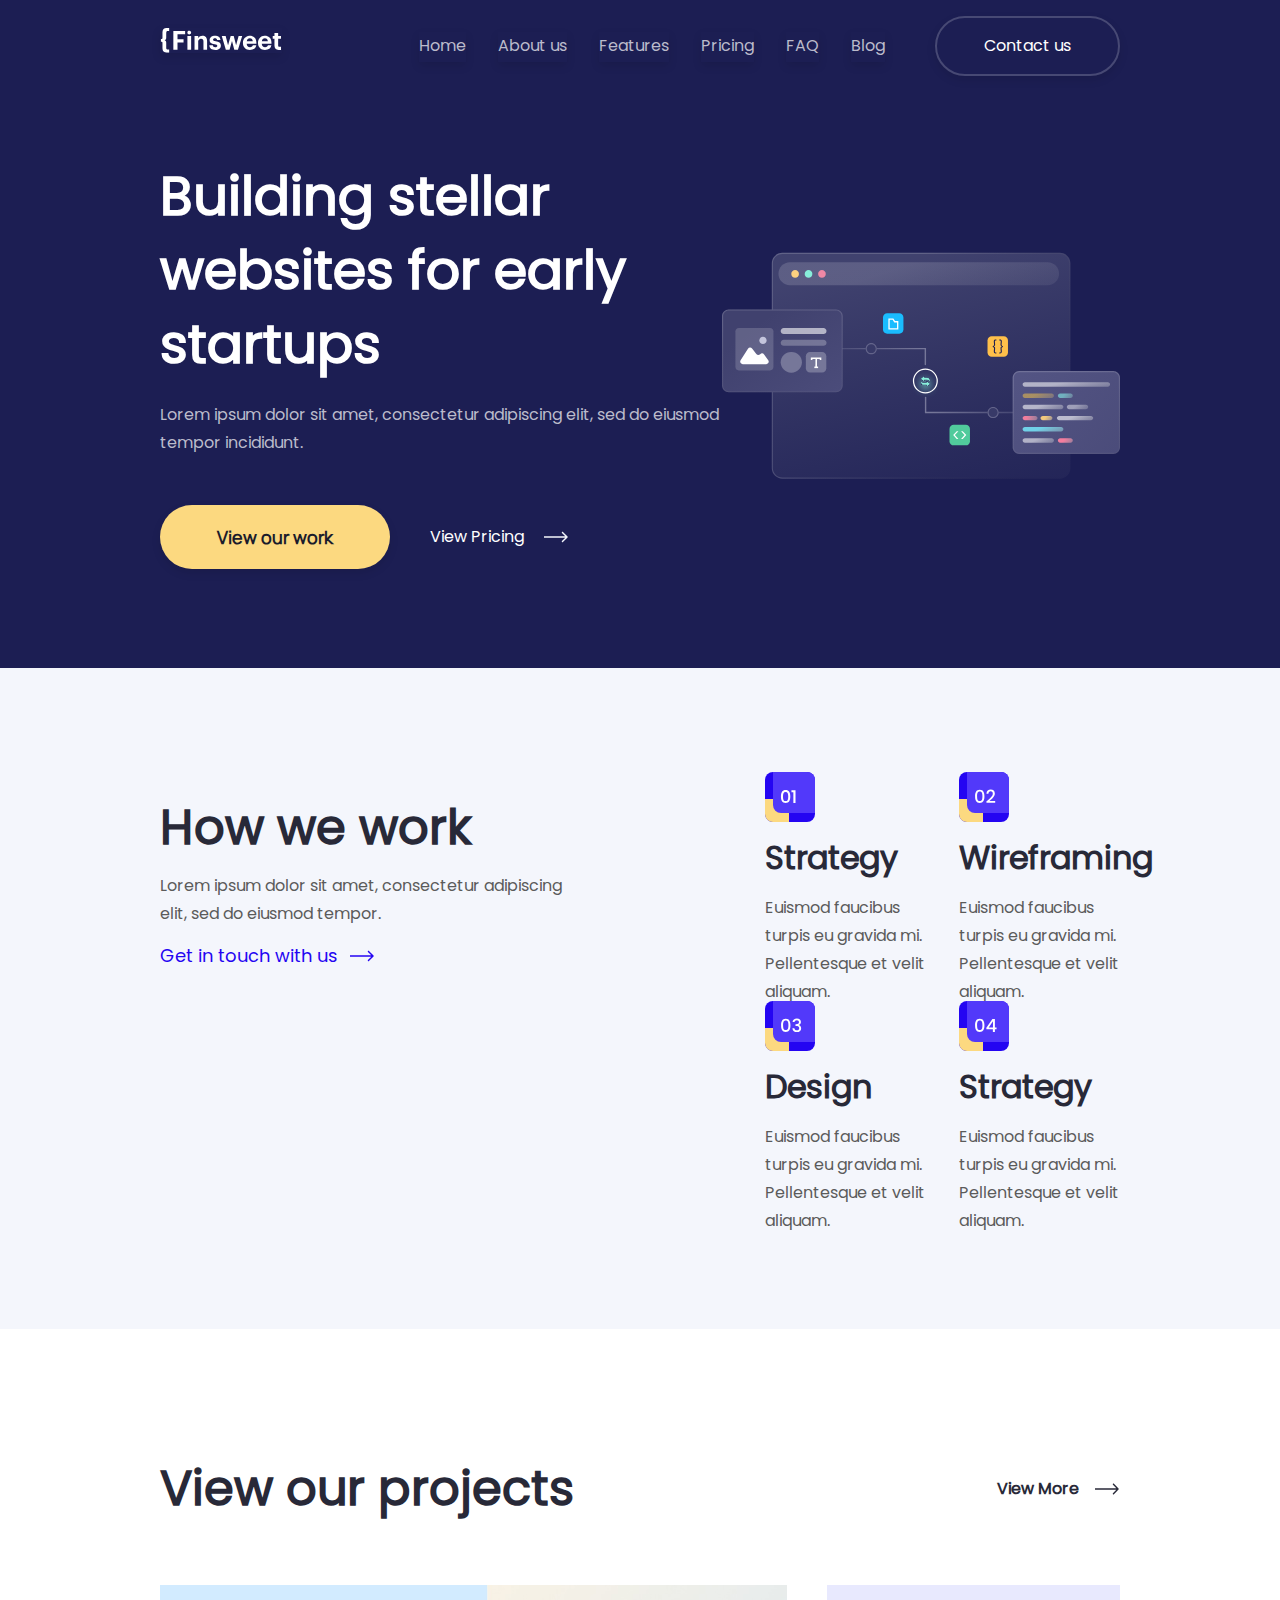
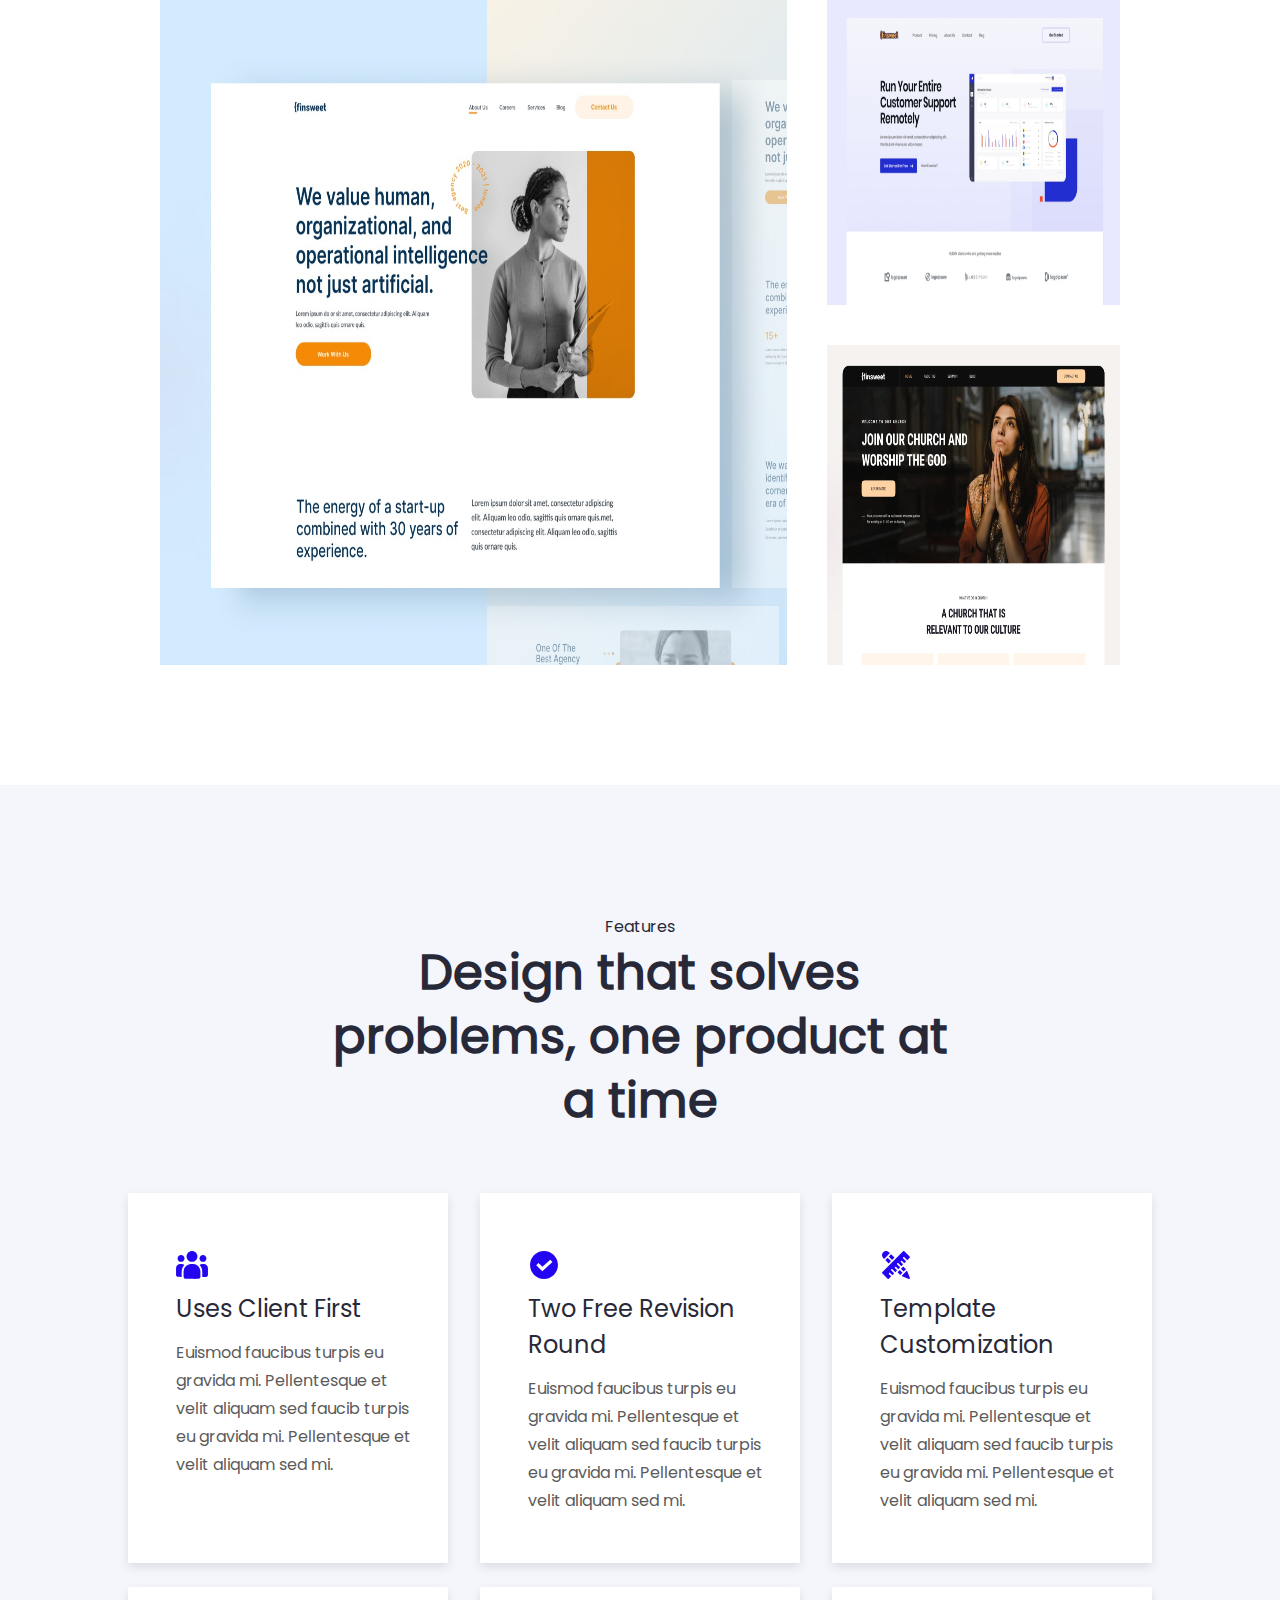
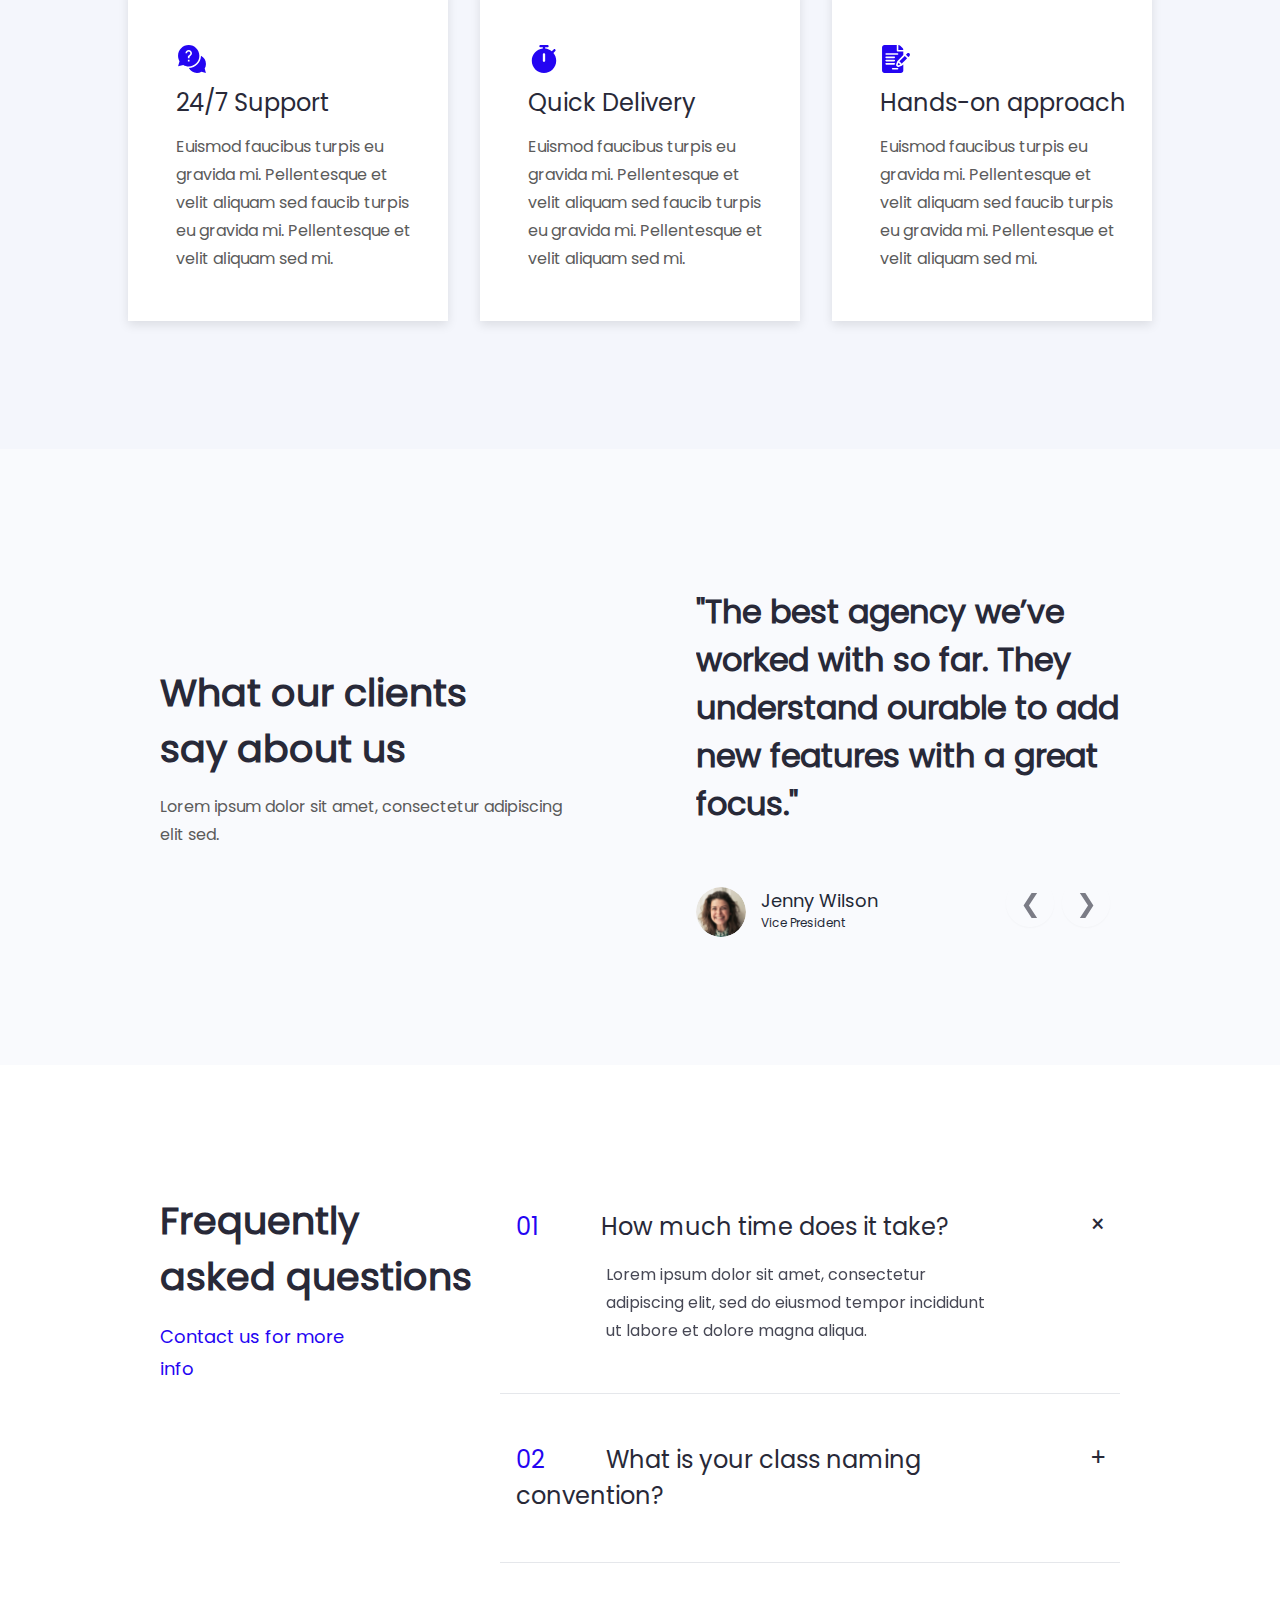
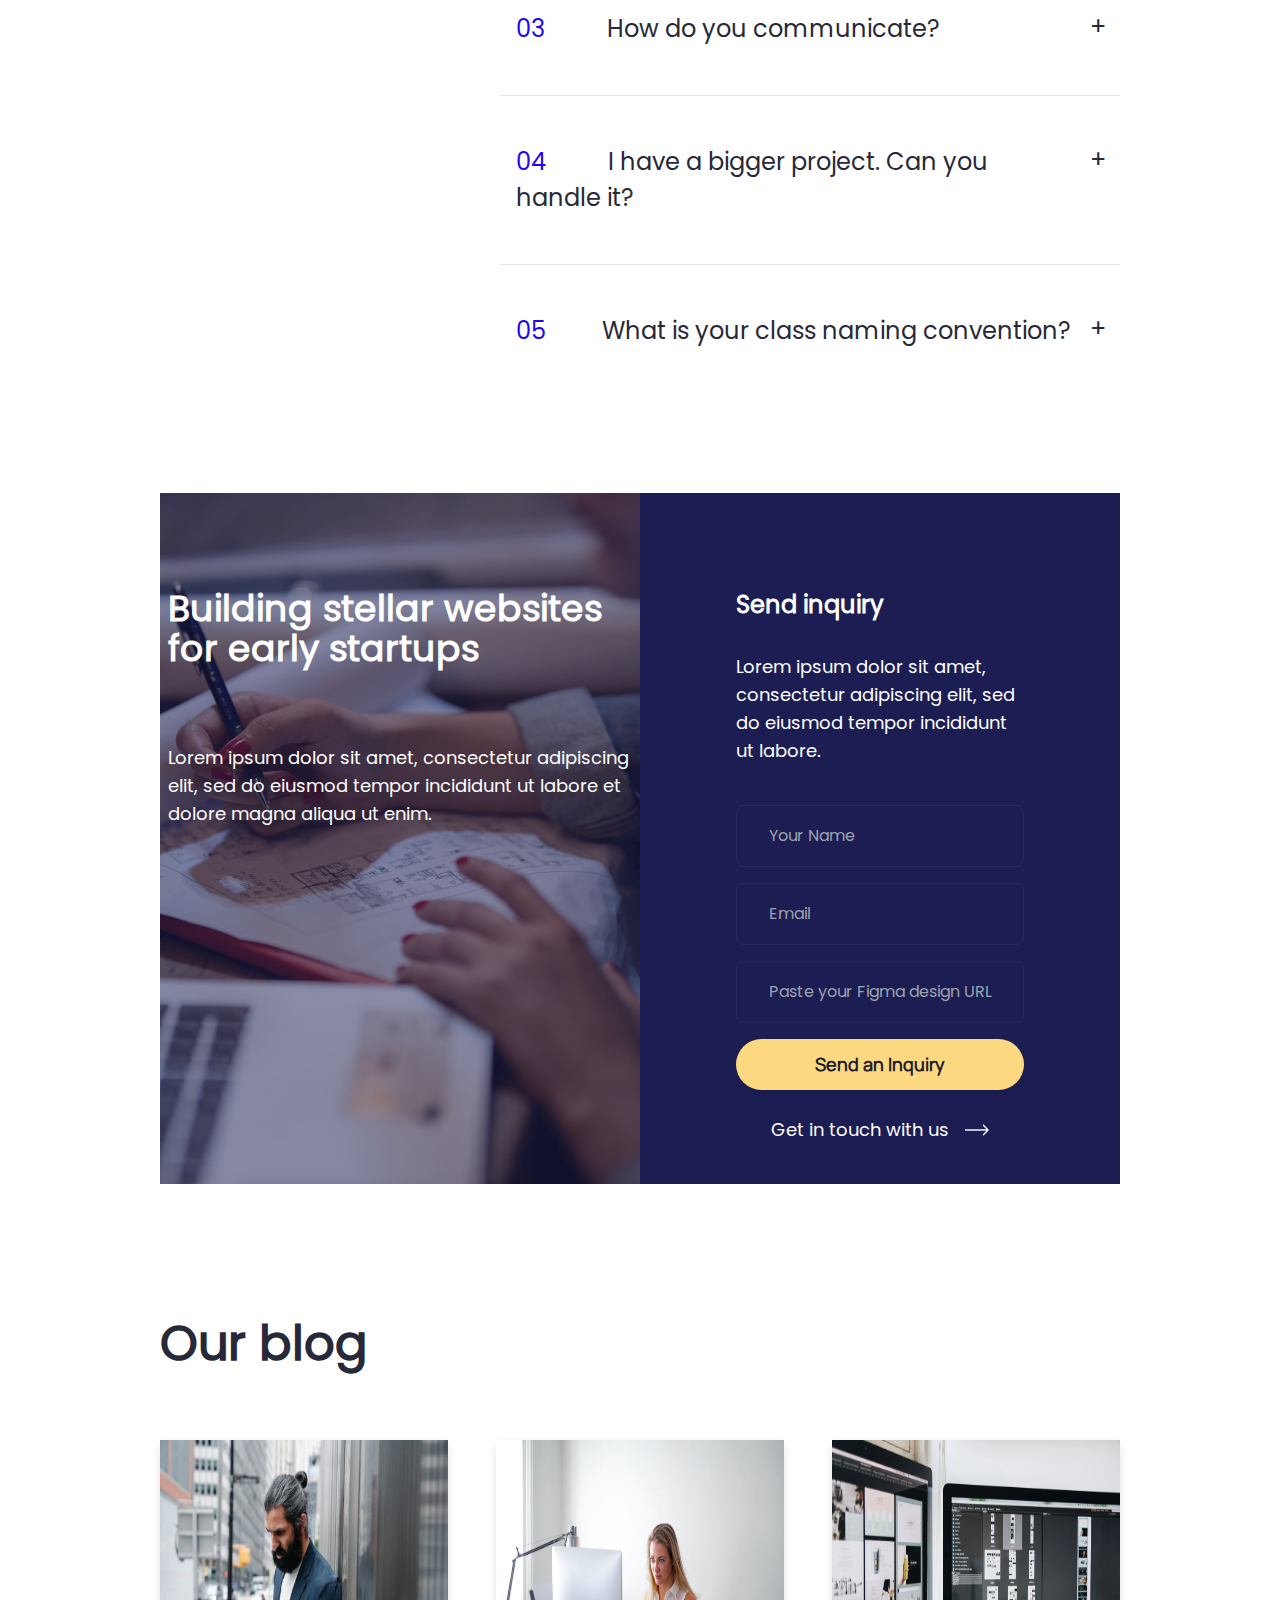
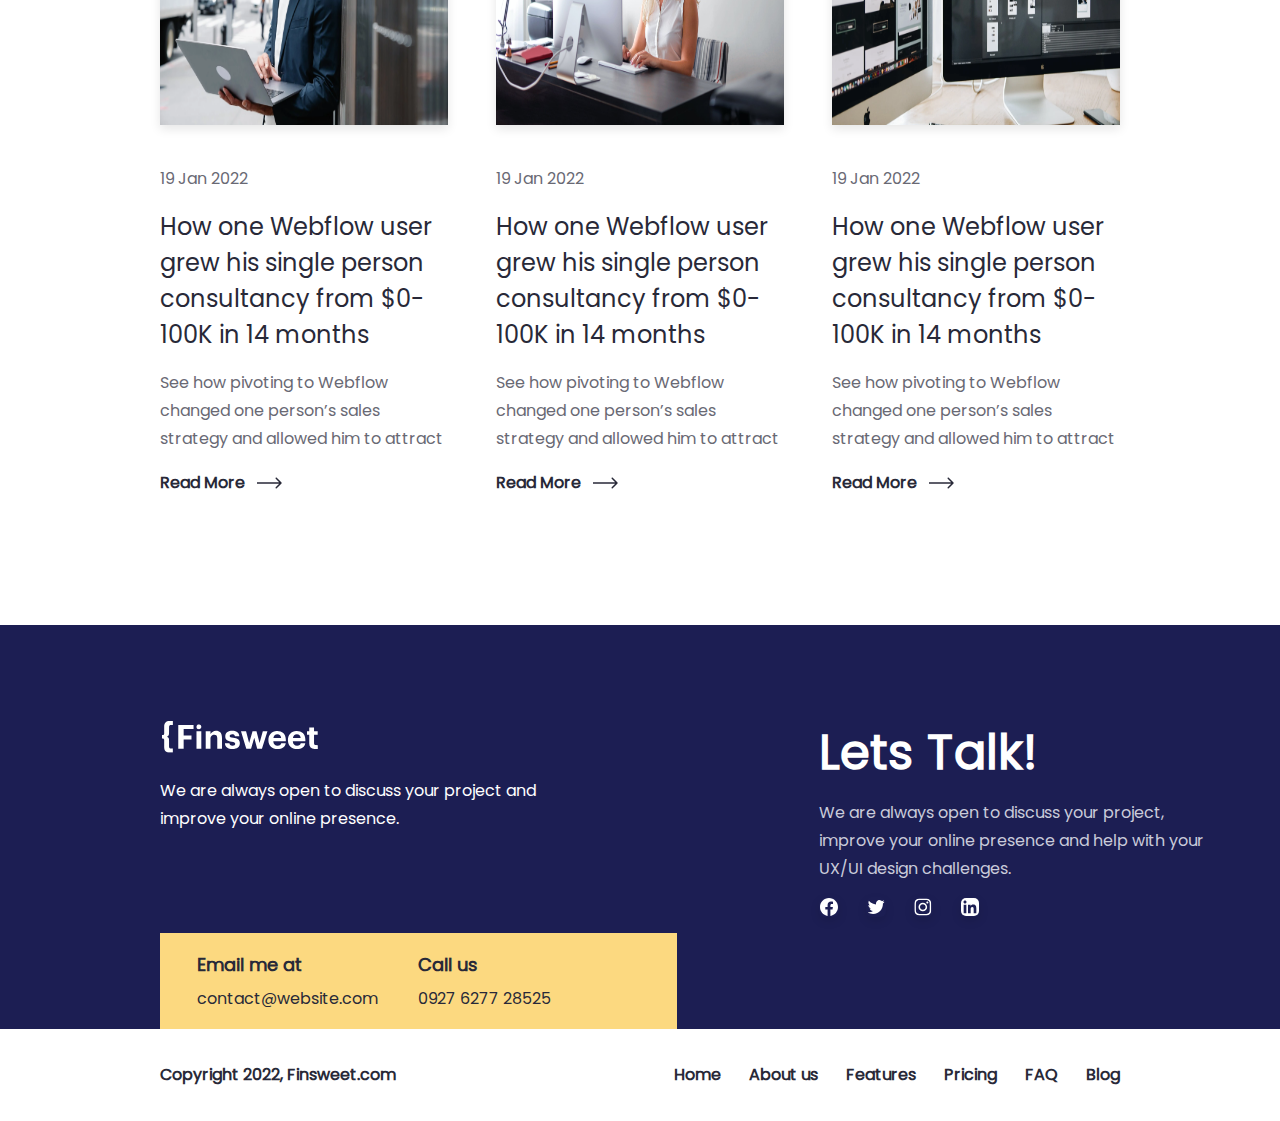
==== commit 738dd1f2: "version-1.0.5" ====
--- a/index.html
+++ b/index.html
@@ -11,7 +11,7 @@
     <div class="wrapper">
       <!-- Header -->
 
-      <header class="w-full h-fit flex flex-col bg-tintBlue">
+      <header class="w-full h-fit flex flex-col bg-tintBlue fixed top-0 left-0 right-0 z-50 mb-24">
         <div
           class="w-full spaceLeftRight h-[92px] flex flex-row justify-between"
         >
@@ -81,31 +81,11 @@
               Menu
             </h3>
           </div>
-
-          <!-- <div class="md:hidden flex items-center px-2.5 sm:px-9 space-x-4">
-            <button
-              id="hamburger-btn"
-              class="btn btn-ghost btn-circle transform transition-transform duration-200 ease-in-out"
-            >
-              <img
-                id="menu-icon"
-                src="./public/images/header/menu-icon.svg"
-                alt=""
-                class="w-10 h-10"
-              />
-            </button>
-            <h3
-              id="menu-close-open"
-              class="text-white button_text hidden sm:flex"
-            >
-              Menu
-            </h3>
-          </div> -->
         </div>
       </header>
       <nav
         id="mobile-menu"
-        class="hidden flex-col space-y-2 px-8 pb-4 bg-tintBlue md:hidden"
+        class="hidden flex-col space-y-2 px-8 pb-4 bg-tintBlue md:hidden fixed top-[92px] left-0 right-0 z-50 mb-24"
       >
         <a href="./index.html" class="headerMenuStyle text-white">
           <div>Home</div>
@@ -142,7 +122,7 @@
 
       <!-- Home Hero -->
       <div
-        class="w-full h-fit lg:h-[668px] bg-tintBlue flex flex-col lg:flex-row-reverse flex-nowrap items-center justify-center lg:justify-between px-0 lg:px-40 py-8 lg:py-24"
+        class="w-full h-fit lg:h-[668px] bg-tintBlue flex flex-col space-y-10 lg:space-y-0 lg:flex-row-reverse flex-nowrap items-center justify-center lg:justify-between px-0 lg:px-40 pb-8 lg:pb-24 pt-40"
       >       
         <div class="flex justify-center lg:justify-end w-full h-[361.12px]">
           <img
--- a/public/css/main.css
+++ b/public/css/main.css
@@ -2052,6 +2052,11 @@
   }
 }
 
+main {
+  margin-top: 92px;
+  /* فاصله به اندازه ارتفاع هدر */
+}
+
 .menu_text-1 {
   transition: transform 0.1s ease;
   box-shadow: 0px 4px 10px rgba(0, 0, 0, 0.1);
@@ -3785,6 +3790,14 @@
   visibility: collapse;
 }
 
+.static {
+  position: static;
+}
+
+.fixed {
+  position: fixed;
+}
+
 .absolute {
   position: absolute;
 }
@@ -3793,6 +3806,10 @@
   position: relative;
 }
 
+.sticky {
+  position: sticky;
+}
+
 .inset-0 {
   inset: 0px;
 }
@@ -3801,6 +3818,42 @@
   bottom: 0.5rem;
 }
 
+.left-0 {
+  left: 0px;
+}
+
+.right-0 {
+  right: 0px;
+}
+
+.top-0 {
+  top: 0px;
+}
+
+.top-9 {
+  top: 2.25rem;
+}
+
+.top-\[\] {
+  top: ;
+}
+
+.top-\[92\] {
+  top: 92;
+}
+
+.top-\[92px\] {
+  top: 92px;
+}
+
+.top-\[0px\] {
+  top: 0px;
+}
+
+.z-50 {
+  z-index: 50;
+}
+
 .col-span-1 {
   grid-column: span 1 / span 1;
 }
@@ -3867,6 +3920,10 @@
 
 .mt-\[32\.04px\] {
   margin-top: 32.04px;
+}
+
+.mb-24 {
+  margin-bottom: 6rem;
 }
 
 .block {
@@ -4366,6 +4423,18 @@
   margin-bottom: calc(2.25rem * var(--tw-space-y-reverse));
 }
 
+.space-x-5 > :not([hidden]) ~ :not([hidden]) {
+  --tw-space-x-reverse: 0;
+  margin-right: calc(1.25rem * var(--tw-space-x-reverse));
+  margin-left: calc(1.25rem * calc(1 - var(--tw-space-x-reverse)));
+}
+
+.space-x-20 > :not([hidden]) ~ :not([hidden]) {
+  --tw-space-x-reverse: 0;
+  margin-right: calc(5rem * var(--tw-space-x-reverse));
+  margin-left: calc(5rem * calc(1 - var(--tw-space-x-reverse)));
+}
+
 .overflow-hidden {
   overflow: hidden;
 }
@@ -4476,8 +4545,8 @@
   background-color: rgb(255 255 255 / var(--tw-bg-opacity));
 }
 
-.bg-\[url\(\'\/public\/images\/Contact_Form\/woman-writing-on-paper-3228878\.png\'\)\] {
-  background-image: url('/public/images/Contact_Form/woman-writing-on-paper-3228878.png');
+.bg-\[url\(\'\.\.\/images\/Contact_Form\/01\.png\'\)\] {
+  background-image: url('../images/Contact_Form/01.png');
 }
 
 .bg-gradient-to-br {
@@ -4486,42 +4555,6 @@
 
 .bg-gradient-to-t {
   background-image: linear-gradient(to top, var(--tw-gradient-stops));
-}
-
-.bg-\[url\(\'\.\/public\/images\/Contact_Form\/woman-writing-on-paper-3228878\.png\'\)\] {
-  background-image: url('./public/images/Contact_Form/woman-writing-on-paper-3228878.png');
-}
-
-.bg-\[url\(\'\/public\/images\/Contact_Form\/01\'\)\] {
-  background-image: url('/public/images/Contact_Form/01');
-}
-
-.bg-\[url\(\'\/public\/images\/Contact_Form\/01\.\'\)\] {
-  background-image: url('/public/images/Contact_Form/01.');
-}
-
-.bg-\[url\(\'\/public\/images\/Contact_Form\/01\.png\'\)\] {
-  background-image: url('/public/images/Contact_Form/01.png');
-}
-
-.bg-\[url\(\'\/images\/Contact_Form\/01\.png\'\)\] {
-  background-image: url('/images/Contact_Form/01.png');
-}
-
-.bg-\[url\(\'\.\/\/images\/Contact_Form\/01\.png\'\)\] {
-  background-image: url('.//images/Contact_Form/01.png');
-}
-
-.bg-\[url\(\'\.\/\62D\639\630\/images\/Contact_Form\/01\.png\'\)\] {
-  background-image: url('./حعذ/images/Contact_Form/01.png');
-}
-
-.bg-\[url\(\'\.\/images\/Contact_Form\/01\.png\'\)\] {
-  background-image: url('./images/Contact_Form/01.png');
-}
-
-.bg-\[url\(\'\.\.\/images\/Contact_Form\/01\.png\'\)\] {
-  background-image: url('../images/Contact_Form/01.png');
 }
 
 .from-\[\#5239FA\] {
@@ -4552,10 +4585,6 @@
   background-position: center;
 }
 
-.fill-current {
-  fill: currentColor;
-}
-
 .fill-white {
   fill: #fff;
 }
@@ -4735,6 +4764,18 @@
 
 .pt-\[44px\] {
   padding-top: 44px;
+}
+
+.pb-24 {
+  padding-bottom: 6rem;
+}
+
+.pt-40 {
+  padding-top: 10rem;
+}
+
+.pt-60 {
+  padding-top: 15rem;
 }
 
 .text-center {
@@ -5404,6 +5445,11 @@
     padding-bottom: 8rem;
   }
 
+  .md\:py-40 {
+    padding-top: 10rem;
+    padding-bottom: 10rem;
+  }
+
   .md\:pb-16 {
     padding-bottom: 4rem;
   }
@@ -5430,6 +5476,14 @@
 
   .md\:pt-4 {
     padding-top: 1rem;
+  }
+
+  .md\:pb-24 {
+    padding-bottom: 6rem;
+  }
+
+  .md\:pb-40 {
+    padding-bottom: 10rem;
   }
 
   .md\:text-left {
@@ -5656,6 +5710,12 @@
 
   .lg\:flex-row-reverse {
     flex-direction: row-reverse;
+  }
+
+  @media (min-width: 1024px) {
+    .lg\:lg\:flex-row-reverse {
+      flex-direction: row-reverse;
+    }
   }
 
   .lg\:items-start {
@@ -5824,6 +5884,14 @@
     padding-top: 30px;
   }
 
+  .lg\:pb-32 {
+    padding-bottom: 8rem;
+  }
+
+  .lg\:pb-24 {
+    padding-bottom: 6rem;
+  }
+
   .lg\:text-left {
     text-align: left;
   }
